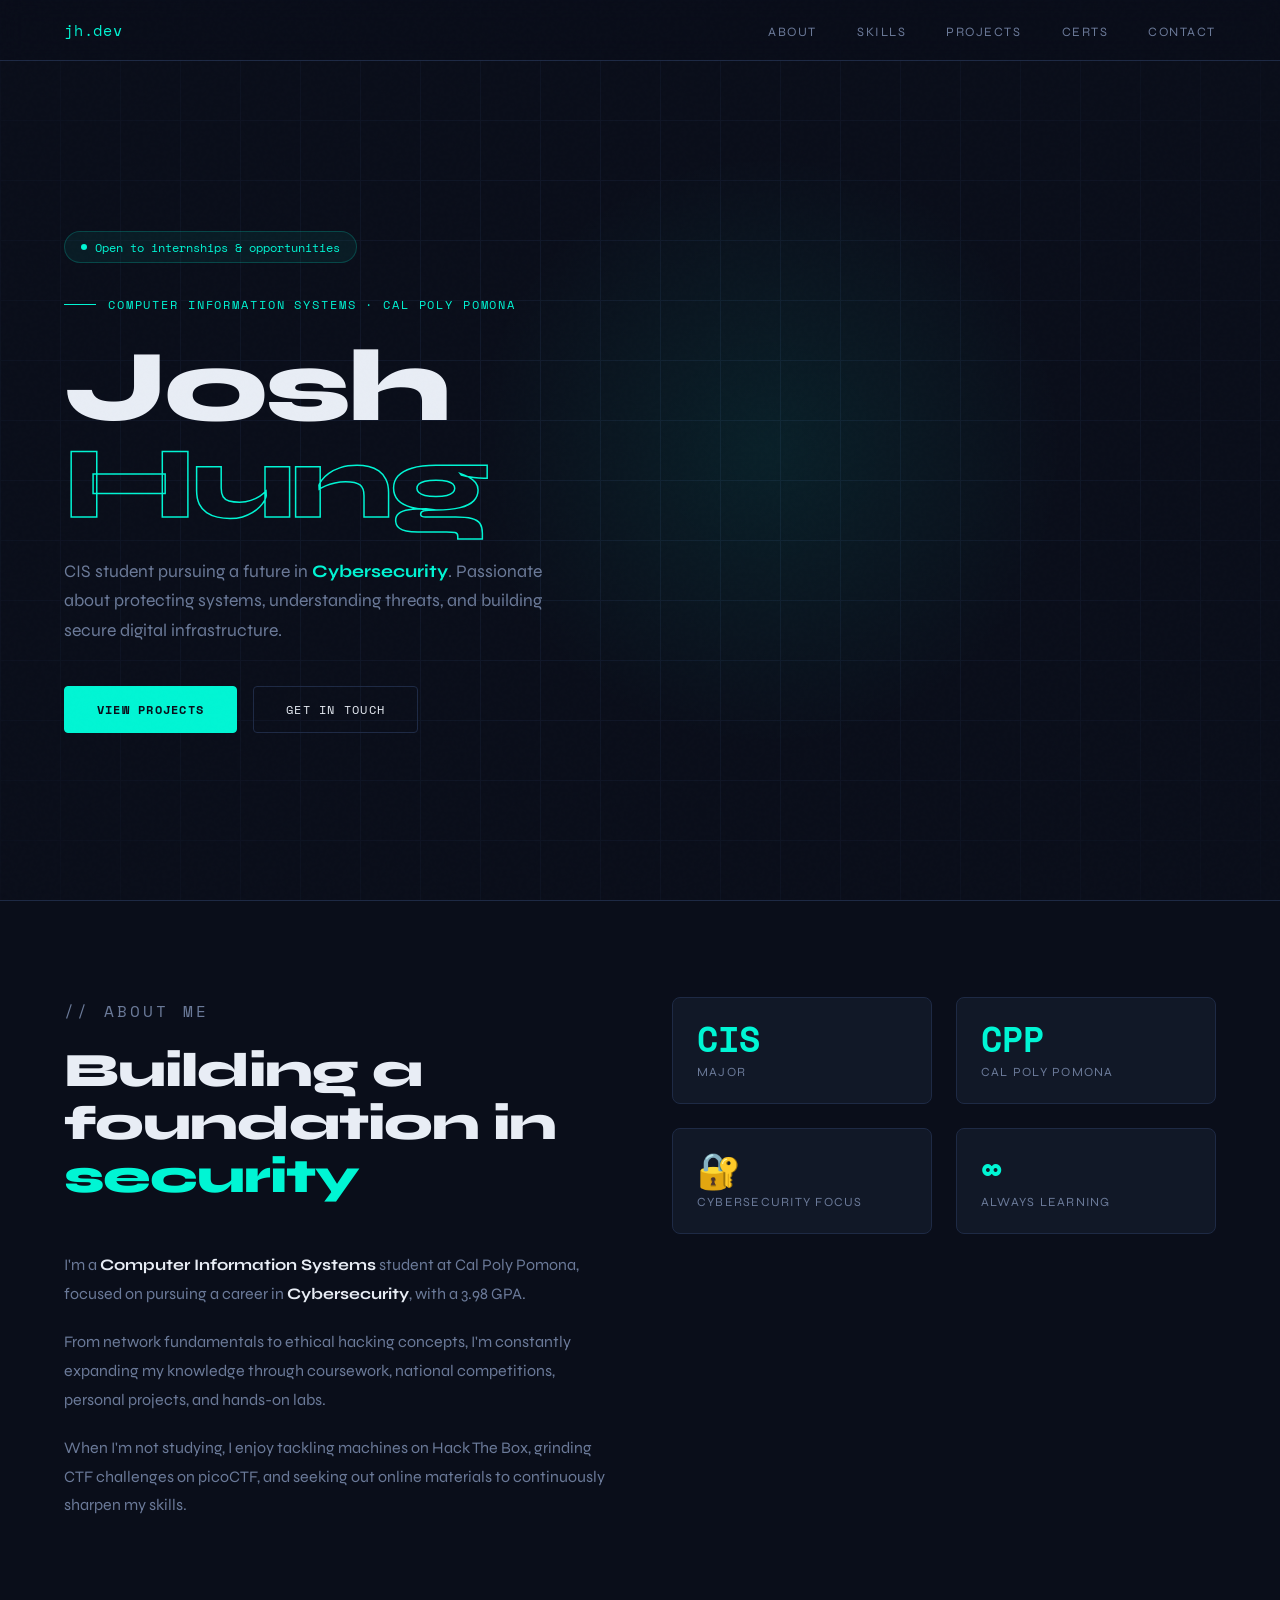
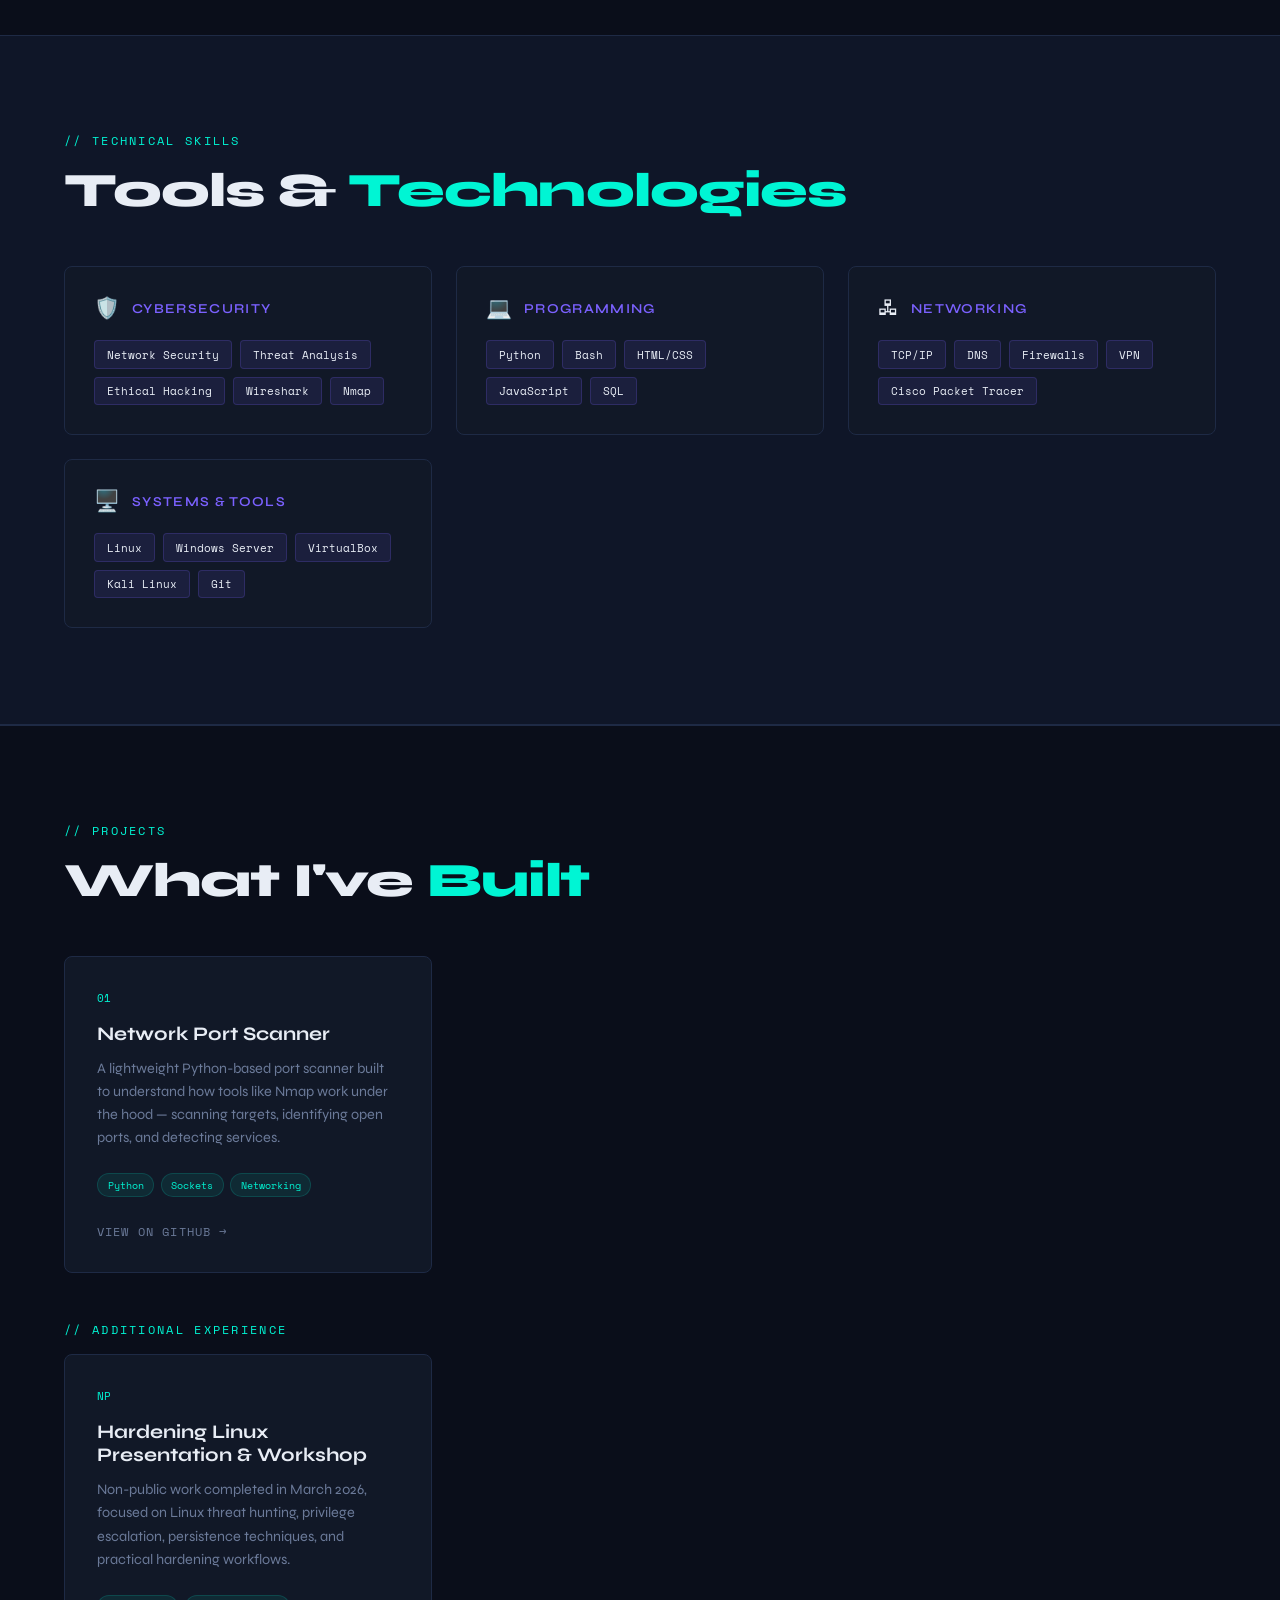
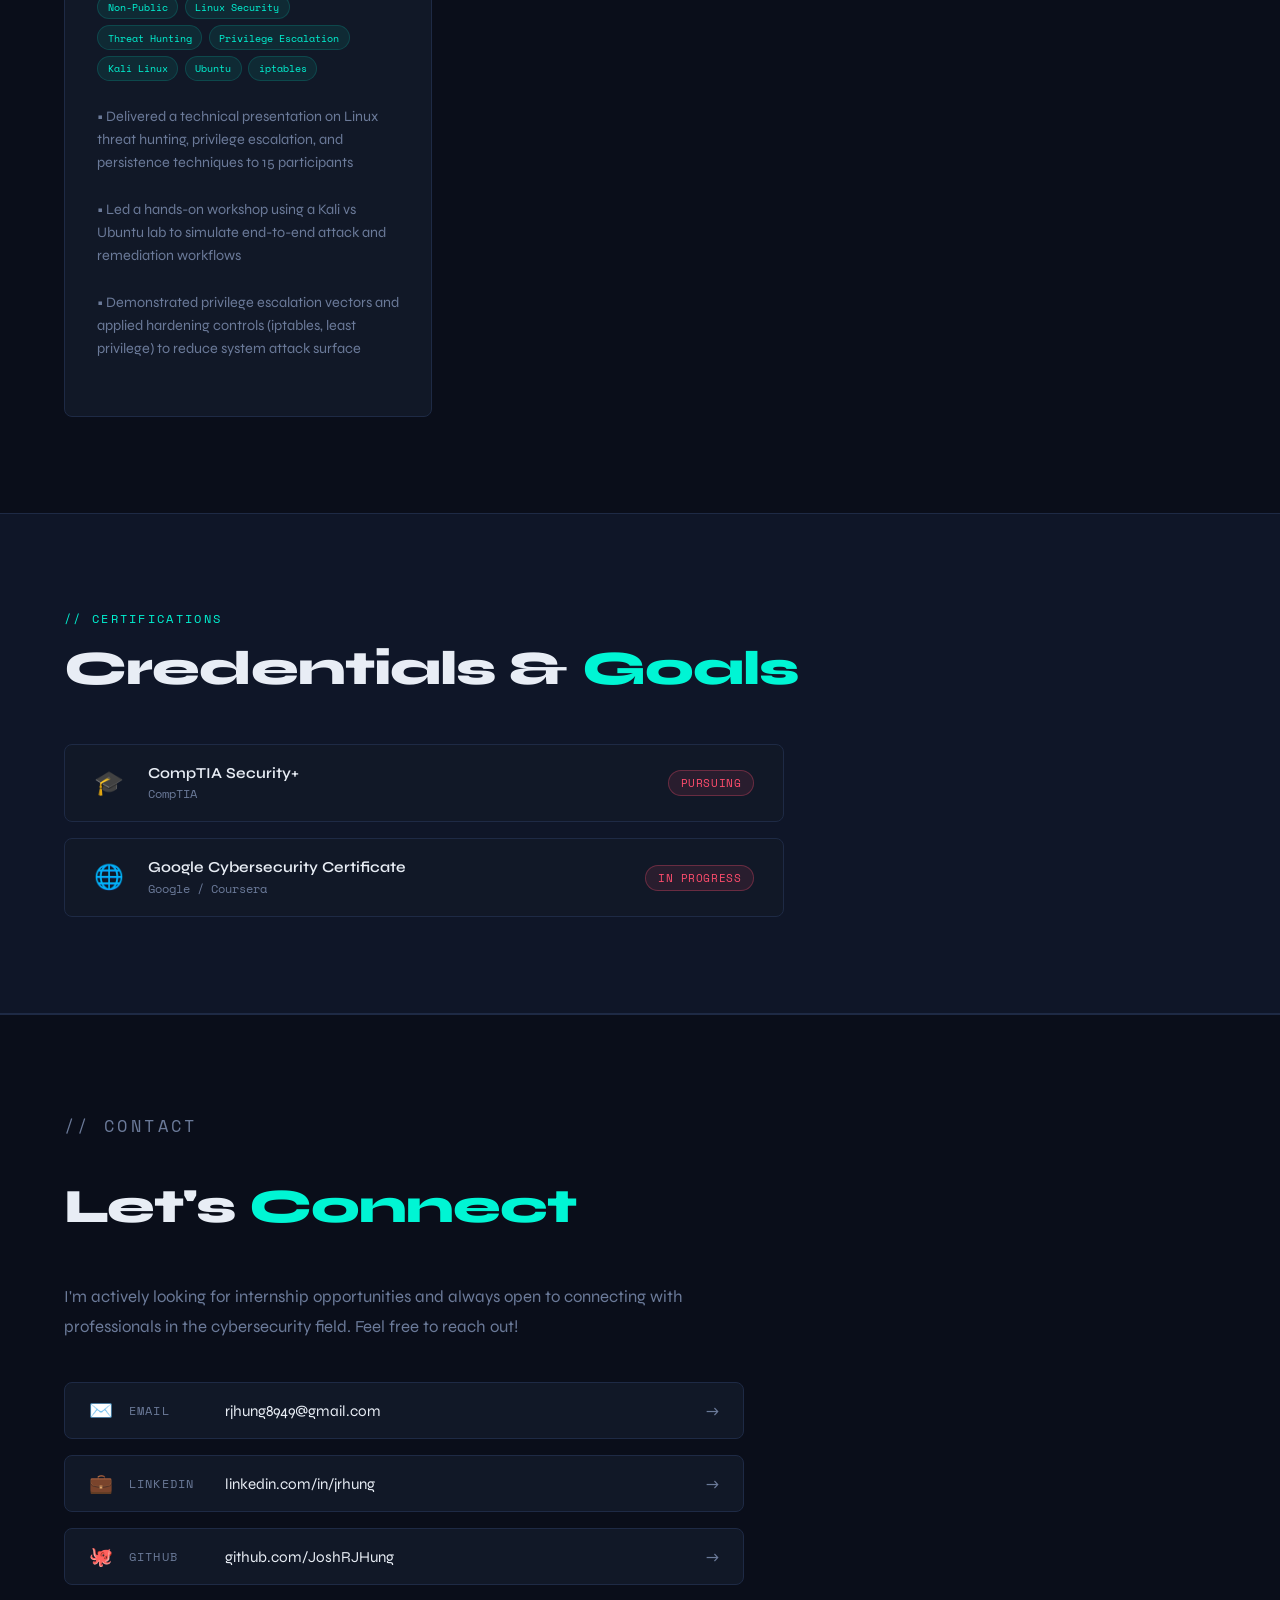
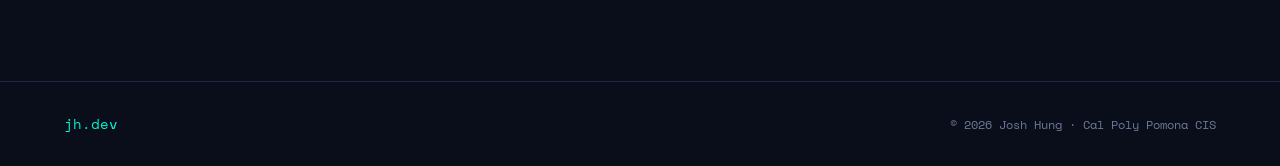
==== index.html @ 4ffeeb9e "Removed Unnecssary projects and made sure Network Port Scanner pointed to the project on my github." ====
<!DOCTYPE html>
<html lang="en">
<head>
  <meta charset="UTF-8" />
  <meta name="viewport" content="width=device-width, initial-scale=1.0"/>
  <title>Josh Hung | CIS & Cybersecurity</title>
  <link href="https://fonts.googleapis.com/css2?family=Space+Mono:wght@400;700&family=Syne:wght@400;600;800&display=swap" rel="stylesheet">
  <style>
    :root {
      --bg: #0a0e1a;
      --surface: #0f1628;
      --border: #1e2a45;
      --accent: #00f5d4;
      --accent2: #7b61ff;
      --accent3: #ff4d6d;
      --text: #e8edf5;
      --muted: #6b7a99;
      --card: #111827;
    }

    * { margin: 0; padding: 0; box-sizing: border-box; }

    html { scroll-behavior: smooth; }

    body {
      font-family: 'Syne', sans-serif;
      background: var(--bg);
      color: var(--text);
      overflow-x: hidden;
    }

    /* ─── NOISE OVERLAY ─── */
    body::before {
      content: '';
      position: fixed;
      inset: 0;
      background-image: url("data:image/svg+xml,%3Csvg viewBox='0 0 256 256' xmlns='http://www.w3.org/2000/svg'%3E%3Cfilter id='noise'%3E%3CfeTurbulence type='fractalNoise' baseFrequency='0.9' numOctaves='4' stitchTiles='stitch'/%3E%3C/filter%3E%3Crect width='100%25' height='100%25' filter='url(%23noise)' opacity='0.03'/%3E%3C/svg%3E");
      pointer-events: none;
      z-index: 9999;
      opacity: 0.4;
    }

    /* ─── NAV ─── */
    nav {
      position: fixed;
      top: 0; left: 0; right: 0;
      z-index: 100;
      display: flex;
      justify-content: space-between;
      align-items: center;
      padding: 1.2rem 4rem;
      border-bottom: 1px solid var(--border);
      background: rgba(10, 14, 26, 0.85);
      backdrop-filter: blur(12px);
    }

    .nav-logo {
      font-family: 'Space Mono', monospace;
      font-size: 0.95rem;
      color: var(--accent);
      letter-spacing: 0.05em;
    }

    .nav-links {
      display: flex;
      gap: 2.5rem;
      list-style: none;
    }

    .nav-links a {
      font-size: 0.8rem;
      text-transform: uppercase;
      letter-spacing: 0.12em;
      color: var(--muted);
      text-decoration: none;
      transition: color 0.2s;
    }

    .nav-links a:hover { color: var(--accent); }

    /* ─── HERO ─── */
    #hero {
      min-height: 100vh;
      display: flex;
      align-items: center;
      padding: 8rem 4rem 4rem;
      position: relative;
      overflow: hidden;
    }

    .hero-grid {
      position: absolute;
      inset: 0;
      background-image:
        linear-gradient(var(--border) 1px, transparent 1px),
        linear-gradient(90deg, var(--border) 1px, transparent 1px);
      background-size: 60px 60px;
      opacity: 0.4;
      mask-image: radial-gradient(ellipse 80% 80% at 50% 50%, black 20%, transparent 100%);
    }

    .hero-glow {
      position: absolute;
      width: 600px; height: 600px;
      border-radius: 50%;
      background: radial-gradient(circle, rgba(0,245,212,0.08) 0%, transparent 70%);
      top: 50%; left: 60%;
      transform: translate(-50%, -50%);
      pointer-events: none;
    }

    .hero-content { position: relative; max-width: 900px; }

    .hero-tag {
      font-family: 'Space Mono', monospace;
      font-size: 0.78rem;
      color: var(--accent);
      letter-spacing: 0.15em;
      text-transform: uppercase;
      margin-bottom: 1.5rem;
      display: flex;
      align-items: center;
      gap: 0.75rem;
    }

    .hero-tag::before {
      content: '';
      display: inline-block;
      width: 32px; height: 1px;
      background: var(--accent);
    }

    h1 {
      font-size: clamp(3.5rem, 8vw, 7rem);
      font-weight: 800;
      line-height: 0.95;
      letter-spacing: -0.03em;
      margin-bottom: 1.5rem;
    }

    h1 span.highlight {
      color: transparent;
      -webkit-text-stroke: 1.5px var(--accent);
    }

    .hero-desc {
      font-size: 1.1rem;
      color: var(--muted);
      max-width: 520px;
      line-height: 1.7;
      margin-bottom: 2.5rem;
    }

    .hero-btns {
      display: flex;
      gap: 1rem;
      flex-wrap: wrap;
    }

    .btn {
      padding: 0.8rem 2rem;
      font-family: 'Space Mono', monospace;
      font-size: 0.78rem;
      letter-spacing: 0.1em;
      text-transform: uppercase;
      text-decoration: none;
      border-radius: 4px;
      transition: all 0.2s;
      cursor: pointer;
    }

    .btn-primary {
      background: var(--accent);
      color: var(--bg);
      border: 1px solid var(--accent);
      font-weight: 700;
    }

    .btn-primary:hover {
      background: transparent;
      color: var(--accent);
    }

    .btn-secondary {
      background: transparent;
      color: var(--text);
      border: 1px solid var(--border);
    }

    .btn-secondary:hover {
      border-color: var(--accent);
      color: var(--accent);
    }

    .status-badge {
      display: inline-flex;
      align-items: center;
      gap: 0.5rem;
      background: rgba(0,245,212,0.06);
      border: 1px solid rgba(0,245,212,0.2);
      padding: 0.4rem 1rem;
      border-radius: 999px;
      font-family: 'Space Mono', monospace;
      font-size: 0.72rem;
      color: var(--accent);
      margin-bottom: 2rem;
    }

    .status-dot {
      width: 6px; height: 6px;
      background: var(--accent);
      border-radius: 50%;
      animation: pulse 2s infinite;
    }

    @keyframes pulse {
      0%, 100% { opacity: 1; transform: scale(1); }
      50% { opacity: 0.4; transform: scale(1.4); }
    }

    /* ─── SECTIONS ─── */
    section { padding: 6rem 4rem; }

    .section-label {
      font-family: 'Space Mono', monospace;
      font-size: 0.72rem;
      text-transform: uppercase;
      letter-spacing: 0.2em;
      color: var(--accent);
      margin-bottom: 1rem;
    }

    .section-title {
      font-size: clamp(2rem, 4vw, 3rem);
      font-weight: 800;
      letter-spacing: -0.02em;
      margin-bottom: 3rem;
      line-height: 1.1;
    }

    .section-title span { color: var(--accent); }

    /* ─── ABOUT ─── */
    #about { border-top: 1px solid var(--border); }

    .about-grid {
      display: grid;
      grid-template-columns: 1fr 1fr;
      gap: 4rem;
      align-items: start;
    }

    .about-text p {
      color: var(--muted);
      line-height: 1.8;
      margin-bottom: 1.2rem;
      font-size: 1rem;
    }

    .about-text p strong { color: var(--text); }

    .about-stats {
      display: grid;
      grid-template-columns: 1fr 1fr;
      gap: 1.5rem;
    }

    .stat-card {
      background: var(--card);
      border: 1px solid var(--border);
      border-radius: 8px;
      padding: 1.5rem;
      transition: border-color 0.2s;
    }

    .stat-card:hover { border-color: var(--accent); }

    .stat-num {
      font-size: 2.2rem;
      font-weight: 800;
      color: var(--accent);
      font-family: 'Space Mono', monospace;
      line-height: 1;
      margin-bottom: 0.4rem;
    }

    .stat-label {
      font-size: 0.78rem;
      color: var(--muted);
      text-transform: uppercase;
      letter-spacing: 0.1em;
    }

    /* ─── SKILLS ─── */
    #skills { background: var(--surface); border-top: 1px solid var(--border); border-bottom: 1px solid var(--border); }

    .skills-grid {
      display: grid;
      grid-template-columns: repeat(auto-fill, minmax(280px, 1fr));
      gap: 1.5rem;
    }

    .skill-category {
      background: var(--card);
      border: 1px solid var(--border);
      border-radius: 8px;
      padding: 1.8rem;
      transition: border-color 0.2s, transform 0.2s;
    }

    .skill-category:hover {
      border-color: var(--accent2);
      transform: translateY(-2px);
    }

    .skill-cat-header {
      display: flex;
      align-items: center;
      gap: 0.75rem;
      margin-bottom: 1.2rem;
    }

    .skill-icon {
      font-size: 1.3rem;
    }

    .skill-cat-name {
      font-size: 0.85rem;
      font-weight: 600;
      text-transform: uppercase;
      letter-spacing: 0.1em;
      color: var(--accent2);
    }

    .skill-tags {
      display: flex;
      flex-wrap: wrap;
      gap: 0.5rem;
    }

    .tag {
      font-family: 'Space Mono', monospace;
      font-size: 0.7rem;
      padding: 0.3rem 0.75rem;
      border-radius: 4px;
      background: rgba(123,97,255,0.1);
      border: 1px solid rgba(123,97,255,0.2);
      color: var(--text);
    }

    /* ─── PROJECTS ─── */
    #projects { border-top: 1px solid var(--border); }

    .projects-grid {
      display: grid;
      grid-template-columns: repeat(auto-fill, minmax(340px, 1fr));
      gap: 1.5rem;
    }

    .project-card {
      background: var(--card);
      border: 1px solid var(--border);
      border-radius: 8px;
      padding: 2rem;
      transition: border-color 0.2s, transform 0.2s;
      position: relative;
      overflow: hidden;
    }

    .project-card::before {
      content: '';
      position: absolute;
      top: 0; left: 0; right: 0;
      height: 3px;
      background: linear-gradient(90deg, var(--accent), var(--accent2));
      opacity: 0;
      transition: opacity 0.2s;
    }

    .project-card:hover {
      border-color: var(--accent);
      transform: translateY(-3px);
    }

    .project-card:hover::before { opacity: 1; }

    .project-num {
      font-family: 'Space Mono', monospace;
      font-size: 0.7rem;
      color: var(--accent);
      margin-bottom: 1rem;
    }

    .project-title {
      font-size: 1.2rem;
      font-weight: 700;
      margin-bottom: 0.75rem;
    }

    .project-desc {
      font-size: 0.9rem;
      color: var(--muted);
      line-height: 1.6;
      margin-bottom: 1.5rem;
    }

    .project-techs {
      display: flex;
      flex-wrap: wrap;
      gap: 0.4rem;
      margin-bottom: 1.5rem;
    }

    .tech-pill {
      font-family: 'Space Mono', monospace;
      font-size: 0.65rem;
      padding: 0.2rem 0.6rem;
      border-radius: 999px;
      background: rgba(0,245,212,0.08);
      border: 1px solid rgba(0,245,212,0.15);
      color: var(--accent);
    }

    .project-link {
      font-family: 'Space Mono', monospace;
      font-size: 0.72rem;
      color: var(--muted);
      text-decoration: none;
      text-transform: uppercase;
      letter-spacing: 0.1em;
      transition: color 0.2s;
      display: inline-flex;
      align-items: center;
      gap: 0.4rem;
    }

    .project-link:hover { color: var(--accent); }

    /* ─── CERTIFICATIONS ─── */
    #certifications { background: var(--surface); border-top: 1px solid var(--border); border-bottom: 1px solid var(--border); }

    .cert-list {
      display: flex;
      flex-direction: column;
      gap: 1rem;
      max-width: 720px;
    }

    .cert-item {
      display: flex;
      align-items: center;
      gap: 1.5rem;
      background: var(--card);
      border: 1px solid var(--border);
      border-radius: 8px;
      padding: 1.2rem 1.8rem;
      transition: border-color 0.2s;
    }

    .cert-item:hover { border-color: var(--accent3); }

    .cert-icon {
      font-size: 1.5rem;
      flex-shrink: 0;
    }

    .cert-name {
      font-weight: 600;
      font-size: 0.95rem;
      margin-bottom: 0.2rem;
    }

    .cert-org {
      font-family: 'Space Mono', monospace;
      font-size: 0.72rem;
      color: var(--muted);
    }

    .cert-status {
      margin-left: auto;
      font-family: 'Space Mono', monospace;
      font-size: 0.68rem;
      padding: 0.25rem 0.75rem;
      border-radius: 999px;
      text-transform: uppercase;
      letter-spacing: 0.05em;
    }

    .cert-status.pursuing {
      background: rgba(255, 77, 109, 0.1);
      border: 1px solid rgba(255, 77, 109, 0.3);
      color: var(--accent3);
    }

    .cert-status.earned {
      background: rgba(0,245,212,0.1);
      border: 1px solid rgba(0,245,212,0.3);
      color: var(--accent);
    }

    /* ─── CONTACT ─── */
    #contact { border-top: 1px solid var(--border); }

    .contact-inner {
      max-width: 680px;
    }

    .contact-inner p {
      color: var(--muted);
      line-height: 1.8;
      margin-bottom: 2.5rem;
      font-size: 1.05rem;
    }

    .contact-links {
      display: flex;
      flex-direction: column;
      gap: 1rem;
    }

    .contact-row {
      display: flex;
      align-items: center;
      gap: 1rem;
      padding: 1rem 1.5rem;
      background: var(--card);
      border: 1px solid var(--border);
      border-radius: 8px;
      text-decoration: none;
      color: var(--text);
      transition: border-color 0.2s, transform 0.2s;
    }

    .contact-row:hover {
      border-color: var(--accent);
      transform: translateX(4px);
    }

    .contact-row-icon { font-size: 1.2rem; }

    .contact-row-label {
      font-family: 'Space Mono', monospace;
      font-size: 0.72rem;
      color: var(--muted);
      text-transform: uppercase;
      letter-spacing: 0.1em;
      min-width: 80px;
    }

    .contact-row-value { font-size: 0.95rem; }

    .contact-row-arrow {
      margin-left: auto;
      color: var(--muted);
      transition: color 0.2s, transform 0.2s;
    }

    .contact-row:hover .contact-row-arrow {
      color: var(--accent);
      transform: translateX(4px);
    }

    /* ─── FOOTER ─── */
    footer {
      border-top: 1px solid var(--border);
      padding: 2rem 4rem;
      display: flex;
      justify-content: space-between;
      align-items: center;
    }

    footer .logo {
      font-family: 'Space Mono', monospace;
      font-size: 0.85rem;
      color: var(--accent);
    }

    footer p {
      font-family: 'Space Mono', monospace;
      font-size: 0.72rem;
      color: var(--muted);
    }

    /* ─── ANIMATIONS ─── */
    .fade-in {
      opacity: 0;
      transform: translateY(20px);
      transition: opacity 0.6s ease, transform 0.6s ease;
    }

    .fade-in.visible {
      opacity: 1;
      transform: translateY(0);
    }

    /* ─── RESPONSIVE ─── */
    @media (max-width: 768px) {
      nav { padding: 1rem 1.5rem; }
      .nav-links { display: none; }
      #hero { padding: 7rem 1.5rem 3rem; }
      section { padding: 4rem 1.5rem; }
      .about-grid { grid-template-columns: 1fr; gap: 2.5rem; }
      footer { flex-direction: column; gap: 1rem; text-align: center; padding: 2rem 1.5rem; }
    }
  </style>
</head>
<body>

  <!-- NAV -->
  <nav>
    <div class="nav-logo">jh.dev</div>
    <ul class="nav-links">
      <li><a href="#about">About</a></li>
      <li><a href="#skills">Skills</a></li>
      <li><a href="#projects">Projects</a></li>
      <li><a href="#certifications">Certs</a></li>
      <li><a href="#contact">Contact</a></li>
    </ul>
  </nav>

  <!-- HERO -->
  <section id="hero">
    <div class="hero-grid"></div>
    <div class="hero-glow"></div>
    <div class="hero-content">
      <div class="status-badge">
        <span class="status-dot"></span>
        Open to internships & opportunities
      </div>
      <div class="hero-tag">Computer Information Systems · Cal Poly Pomona</div>
      <h1>Josh<br><span class="highlight">Hung</span></h1>
      <p class="hero-desc">
        CIS student pursuing a future in <strong style="color:var(--accent)">Cybersecurity</strong>.
        Passionate about protecting systems, understanding threats, and building secure digital infrastructure.
      </p>
      <div class="hero-btns">
        <a href="#projects" class="btn btn-primary">View Projects</a>
        <a href="#contact" class="btn btn-secondary">Get in Touch</a>
      </div>
    </div>
  </section>

  <!-- ABOUT -->
  <section id="about">
    <div class="about-grid fade-in">
      <div class="about-text">
        <p class="section-label">// about me</p>
        <h2 class="section-title">Building a foundation in <span>security</span></h2>
        <p>
          I'm a <strong>Computer Information Systems</strong> student at Cal Poly Pomona, 
          focused on pursuing a career in <strong>Cybersecurity</strong>, with a 3.98 GPA.
        </p>
        <p>
          From network fundamentals to ethical hacking concepts, I'm constantly expanding my 
          knowledge through coursework, national competitions, personal projects, and hands-on labs.
        </p>
        <p>
          When I'm not studying, I enjoy tackling machines on Hack The Box, grinding CTF challenges on picoCTF, 
	  and seeking out online materials to continuously sharpen my skills.
        </p>
      </div>
      <div class="about-stats">
        <div class="stat-card">
          <div class="stat-num">CIS</div>
          <div class="stat-label">Major</div>
        </div>
        <div class="stat-card">
          <div class="stat-num">CPP</div>
          <div class="stat-label">Cal Poly Pomona</div>
        </div>
        <div class="stat-card">
          <div class="stat-num">🔐</div>
          <div class="stat-label">Cybersecurity Focus</div>
        </div>
        <div class="stat-card">
          <div class="stat-num">∞</div>
          <div class="stat-label">Always Learning</div>
        </div>
      </div>
    </div>
  </section>

  <!-- SKILLS -->
  <section id="skills">
    <div class="fade-in">
      <p class="section-label">// technical skills</p>
      <h2 class="section-title">Tools & <span>Technologies</span></h2>
      <div class="skills-grid">
        <div class="skill-category">
          <div class="skill-cat-header">
            <span class="skill-icon">🛡️</span>
            <span class="skill-cat-name">Cybersecurity</span>
          </div>
          <div class="skill-tags">
            <span class="tag">Network Security</span>
            <span class="tag">Threat Analysis</span>
            <span class="tag">Ethical Hacking</span>
            <span class="tag">Wireshark</span>
            <span class="tag">Nmap</span>
          </div>
        </div>
        <div class="skill-category">
          <div class="skill-cat-header">
            <span class="skill-icon">💻</span>
            <span class="skill-cat-name">Programming</span>
          </div>
          <div class="skill-tags">
            <span class="tag">Python</span>
            <span class="tag">Bash</span>
            <span class="tag">HTML/CSS</span>
            <span class="tag">JavaScript</span>
            <span class="tag">SQL</span>
          </div>
        </div>
        <div class="skill-category">
          <div class="skill-cat-header">
            <span class="skill-icon">🖧</span>
            <span class="skill-cat-name">Networking</span>
          </div>
          <div class="skill-tags">
            <span class="tag">TCP/IP</span>
            <span class="tag">DNS</span>
            <span class="tag">Firewalls</span>
            <span class="tag">VPN</span>
            <span class="tag">Cisco Packet Tracer</span>
          </div>
        </div>
        <div class="skill-category">
          <div class="skill-cat-header">
            <span class="skill-icon">🖥️</span>
            <span class="skill-cat-name">Systems & Tools</span>
          </div>
          <div class="skill-tags">
            <span class="tag">Linux</span>
            <span class="tag">Windows Server</span>
            <span class="tag">VirtualBox</span>
            <span class="tag">Kali Linux</span>
            <span class="tag">Git</span>
          </div>
        </div>
      </div>
    </div>
  </section>

  <!-- PROJECTS -->
  <section id="projects">
    <div class="fade-in">
      <p class="section-label">// projects</p>
      <h2 class="section-title">What I've <span>Built</span></h2>
      <div class="projects-grid">

        <div class="project-card">
          <div class="project-num">01</div>
          <div class="project-title">Network Port Scanner</div>
          <div class="project-desc">
            A lightweight Python-based port scanner built to understand how tools like Nmap 
            work under the hood — scanning targets, identifying open ports, and detecting services.
          </div>
          <div class="project-techs">
            <span class="tech-pill">Python</span>
            <span class="tech-pill">Sockets</span>
            <span class="tech-pill">Networking</span>
          </div>
          <a href="https://github.com/JoshRJHung/packet-sniffer" target="_blank" rel="noreferrer" class="project-link">View on GitHub →</a>
        </div>

      </div>
      <p class="section-label" style="margin-top: 3rem;">// additional experience</p>
      <div class="projects-grid">

        <div class="project-card">
          <div class="project-num">NP</div>
          <div class="project-title">Hardening Linux Presentation & Workshop</div>
          <div class="project-desc">
            Non-public work completed in March 2026, focused on Linux threat hunting, privilege escalation,
            persistence techniques, and practical hardening workflows.
          </div>
          <div class="project-techs">
            <span class="tech-pill">Non-Public</span>
            <span class="tech-pill">Linux Security</span>
            <span class="tech-pill">Threat Hunting</span>
            <span class="tech-pill">Privilege Escalation</span>
            <span class="tech-pill">Kali Linux</span>
            <span class="tech-pill">Ubuntu</span>
            <span class="tech-pill">iptables</span>
          </div>
          <div class="project-desc">
            • Delivered a technical presentation on Linux threat hunting, privilege escalation, and persistence techniques to 15 participants
          </div>
          <div class="project-desc">
            • Led a hands-on workshop using a Kali vs Ubuntu lab to simulate end-to-end attack and remediation workflows
          </div>
          <div class="project-desc">
            • Demonstrated privilege escalation vectors and applied hardening controls (iptables, least privilege) to reduce system attack surface
          </div>
        </div>

      </div>
    </div>
  </section>

  <!-- CERTIFICATIONS -->
  <section id="certifications">
    <div class="fade-in">
      <p class="section-label">// certifications</p>
      <h2 class="section-title">Credentials & <span>Goals</span></h2>
      <div class="cert-list">
        <div class="cert-item">
          <span class="cert-icon">🎓</span>
          <div>
            <div class="cert-name">CompTIA Security+</div>
            <div class="cert-org">CompTIA</div>
          </div>
          <span class="cert-status pursuing">Pursuing</span>
        </div>
        <div class="cert-item">
          <span class="cert-icon">🌐</span>
          <div>
            <div class="cert-name">Google Cybersecurity Certificate</div>
            <div class="cert-org">Google / Coursera</div>
          </div>
          <span class="cert-status pursuing">In Progress</span>
        </div>
      </div>
    </div>
  </section>

  <!-- CONTACT -->
  <section id="contact">
    <div class="contact-inner fade-in">
      <p class="section-label">// contact</p>
      <h2 class="section-title">Let's <span>Connect</span></h2>
      <p>
        I'm actively looking for internship opportunities and always open to connecting with 
        professionals in the cybersecurity field. Feel free to reach out!
      </p>
      <div class="contact-links">
        <a href="mailto:rjhung8949@gmail.com" class="contact-row">
          <span class="contact-row-icon">✉️</span>
          <span class="contact-row-label">Email</span>
          <span class="contact-row-value">rjhung8949@gmail.com</span>
          <span class="contact-row-arrow">→</span>
        </a>
        <a href="https://linkedin.com/in/joshhung" target="_blank" class="contact-row">
          <span class="contact-row-icon">💼</span>
          <span class="contact-row-label">LinkedIn</span>
          <span class="contact-row-value">linkedin.com/in/jrhung</span>
          <span class="contact-row-arrow">→</span>
        </a>
        <a href="https://github.com/JoshRJHung" target="_blank" class="contact-row">
          <span class="contact-row-icon">🐙</span>
          <span class="contact-row-label">GitHub</span>
          <span class="contact-row-value">github.com/JoshRJHung</span>
          <span class="contact-row-arrow">→</span>
        </a>
      </div>
    </div>
  </section>

  <!-- FOOTER -->
  <footer>
    <div class="logo">jh.dev</div>
    <p>© 2026 Josh Hung · Cal Poly Pomona CIS</p>
  </footer>

  <script>
    // Fade-in on scroll
    const observer = new IntersectionObserver((entries) => {
      entries.forEach(e => {
        if (e.isIntersecting) {
          e.target.classList.add('visible');
          observer.unobserve(e.target);
        }
      });
    }, { threshold: 0.1 });

    document.querySelectorAll('.fade-in').forEach(el => observer.observe(el));
  </script>

</body>
</html>
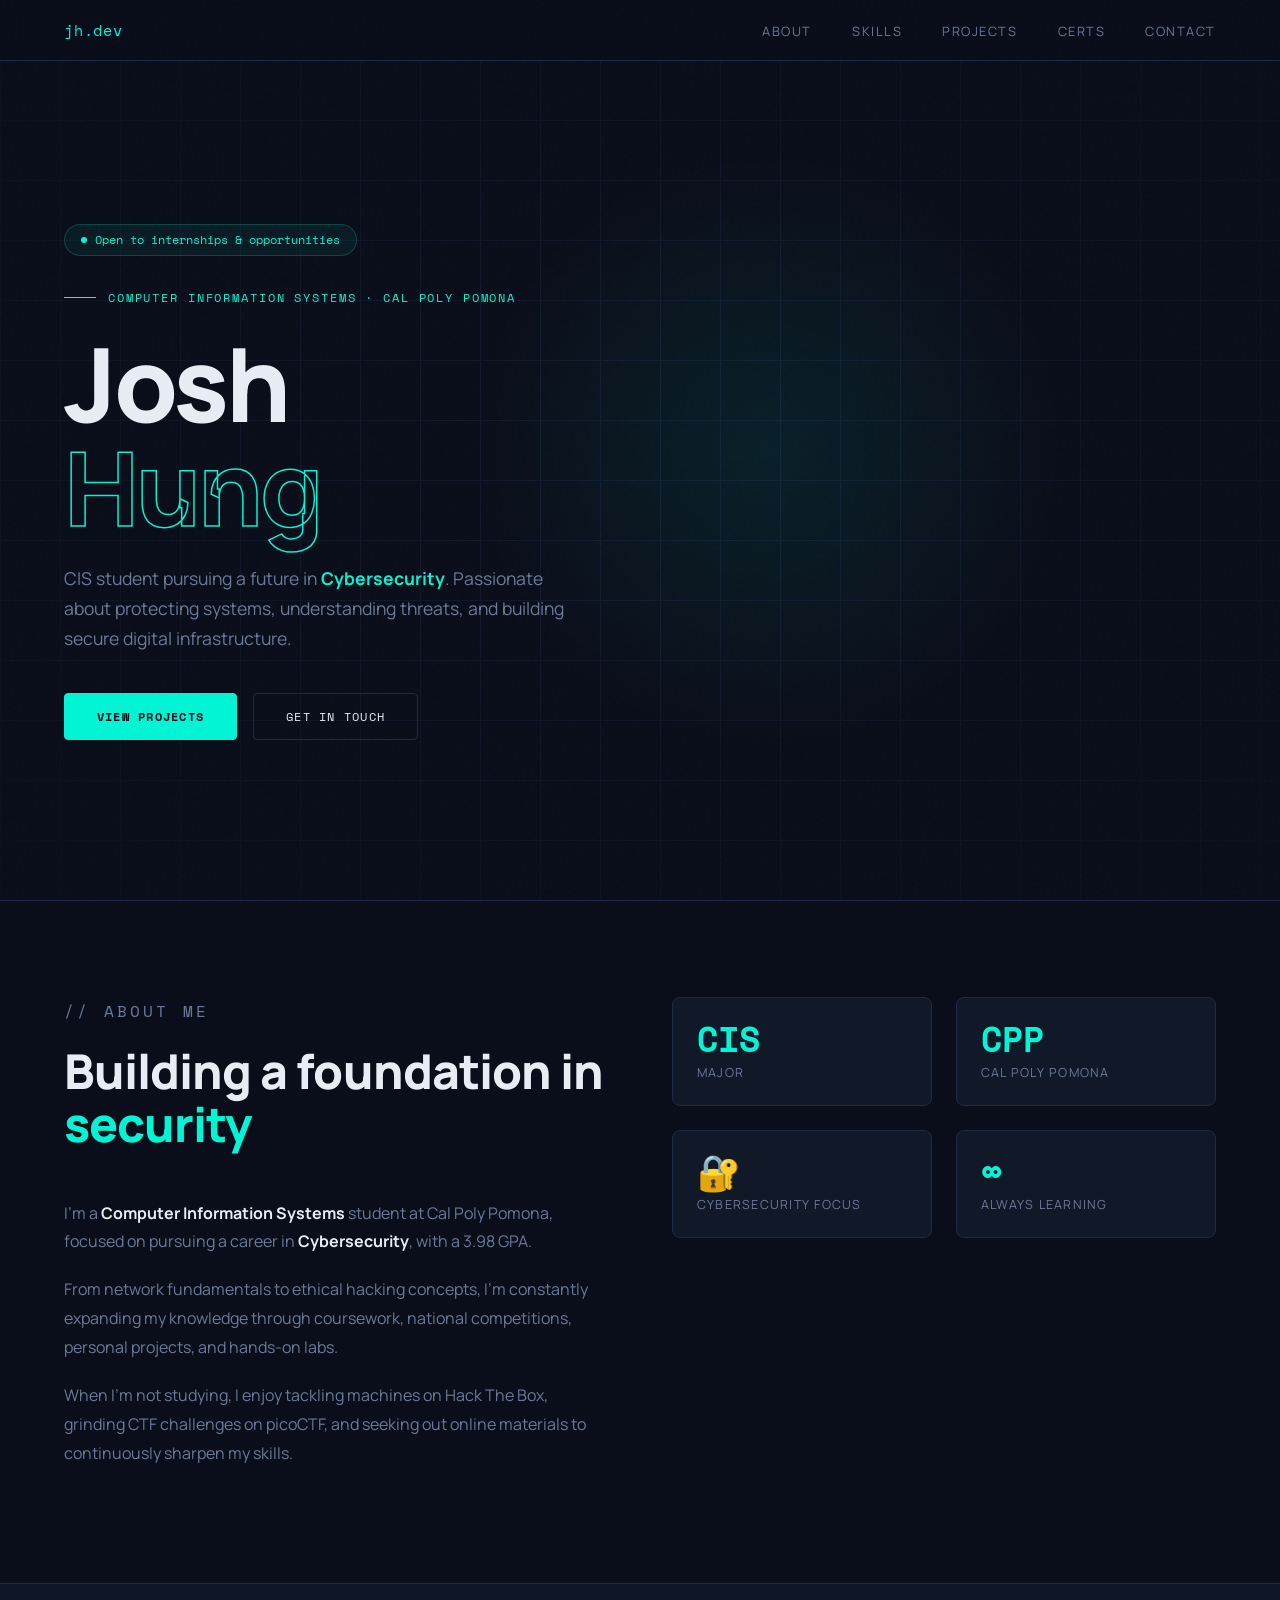
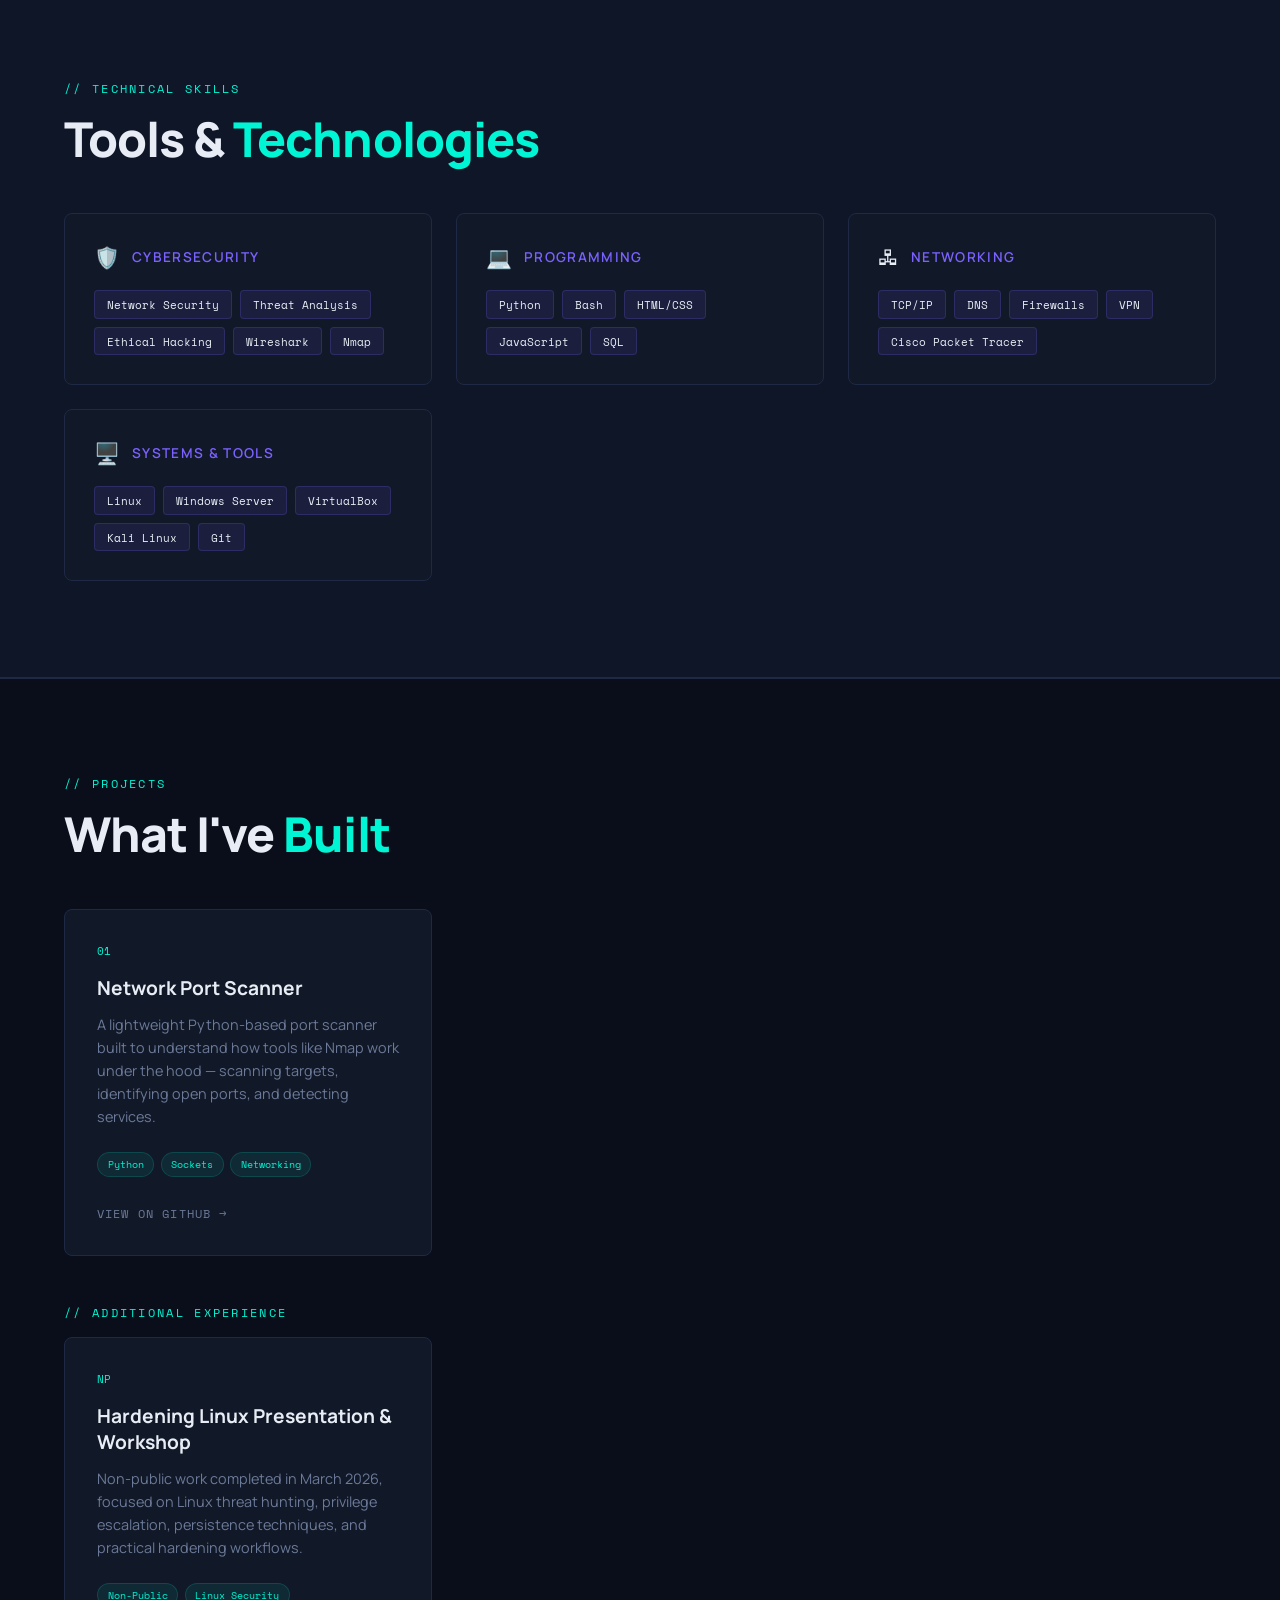
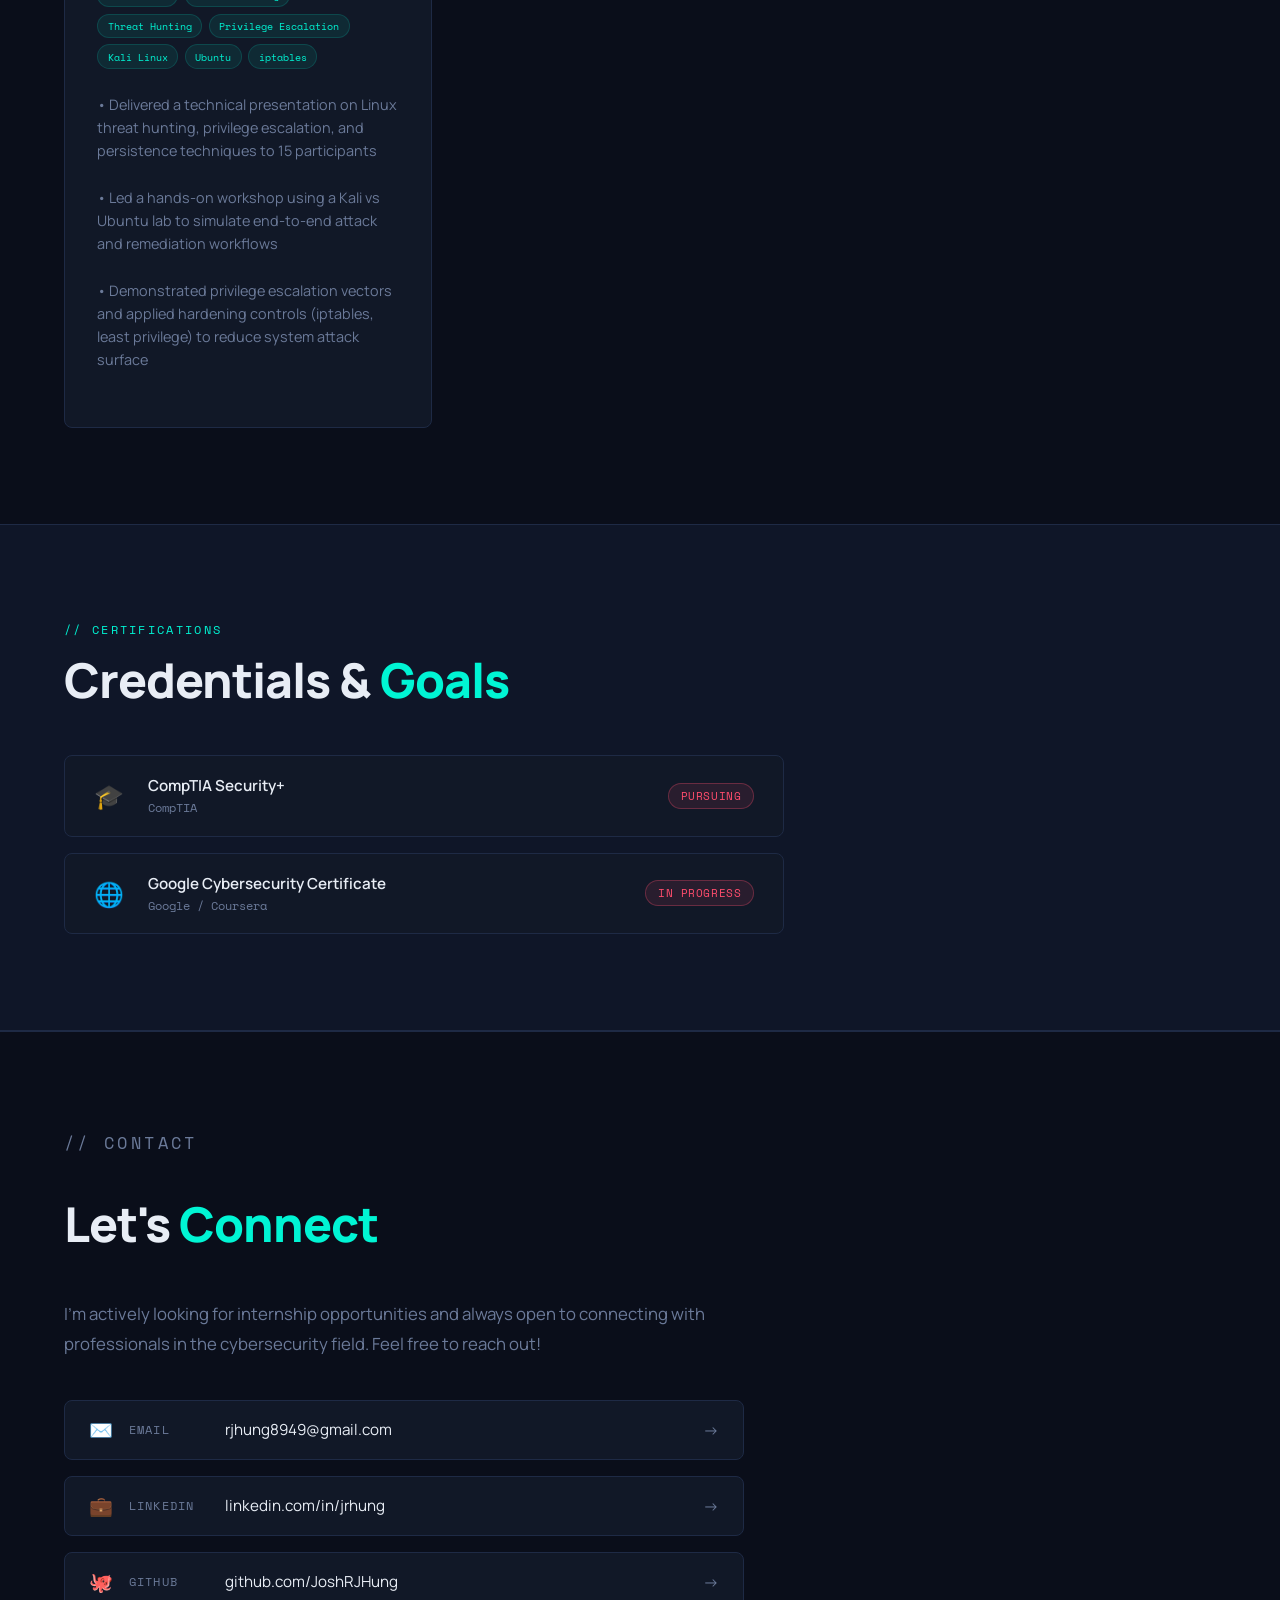
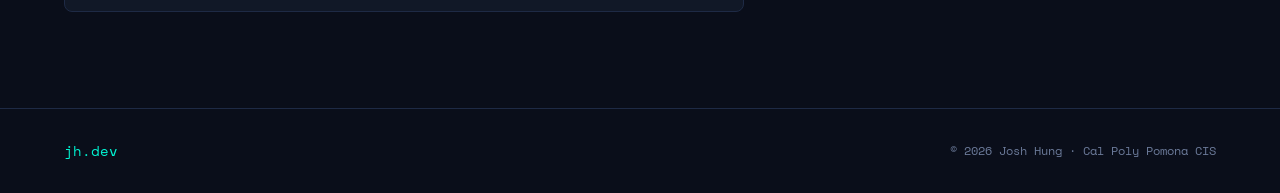
==== commit 266cbba7: "Changed font that index.html was using." ====
--- a/index.html
+++ b/index.html
@@ -4,7 +4,7 @@
   <meta charset="UTF-8" />
   <meta name="viewport" content="width=device-width, initial-scale=1.0"/>
   <title>Josh Hung | CIS & Cybersecurity</title>
-  <link href="https://fonts.googleapis.com/css2?family=Space+Mono:wght@400;700&family=Syne:wght@400;600;800&display=swap" rel="stylesheet">
+  <link href="https://fonts.googleapis.com/css2?family=Manrope:wght@400;500;700;800&family=Space+Mono:wght@400;700&display=swap" rel="stylesheet">
   <style>
     :root {
       --bg: #0a0e1a;
@@ -23,7 +23,7 @@
     html { scroll-behavior: smooth; }
 
     body {
-      font-family: 'Syne', sans-serif;
+      font-family: 'Manrope', sans-serif;
       background: var(--bg);
       color: var(--text);
       overflow-x: hidden;
@@ -133,7 +133,7 @@
     h1 {
       font-size: clamp(3.5rem, 8vw, 7rem);
       font-weight: 800;
-      line-height: 0.95;
+      line-height: 1.02;
       letter-spacing: -0.03em;
       margin-bottom: 1.5rem;
     }
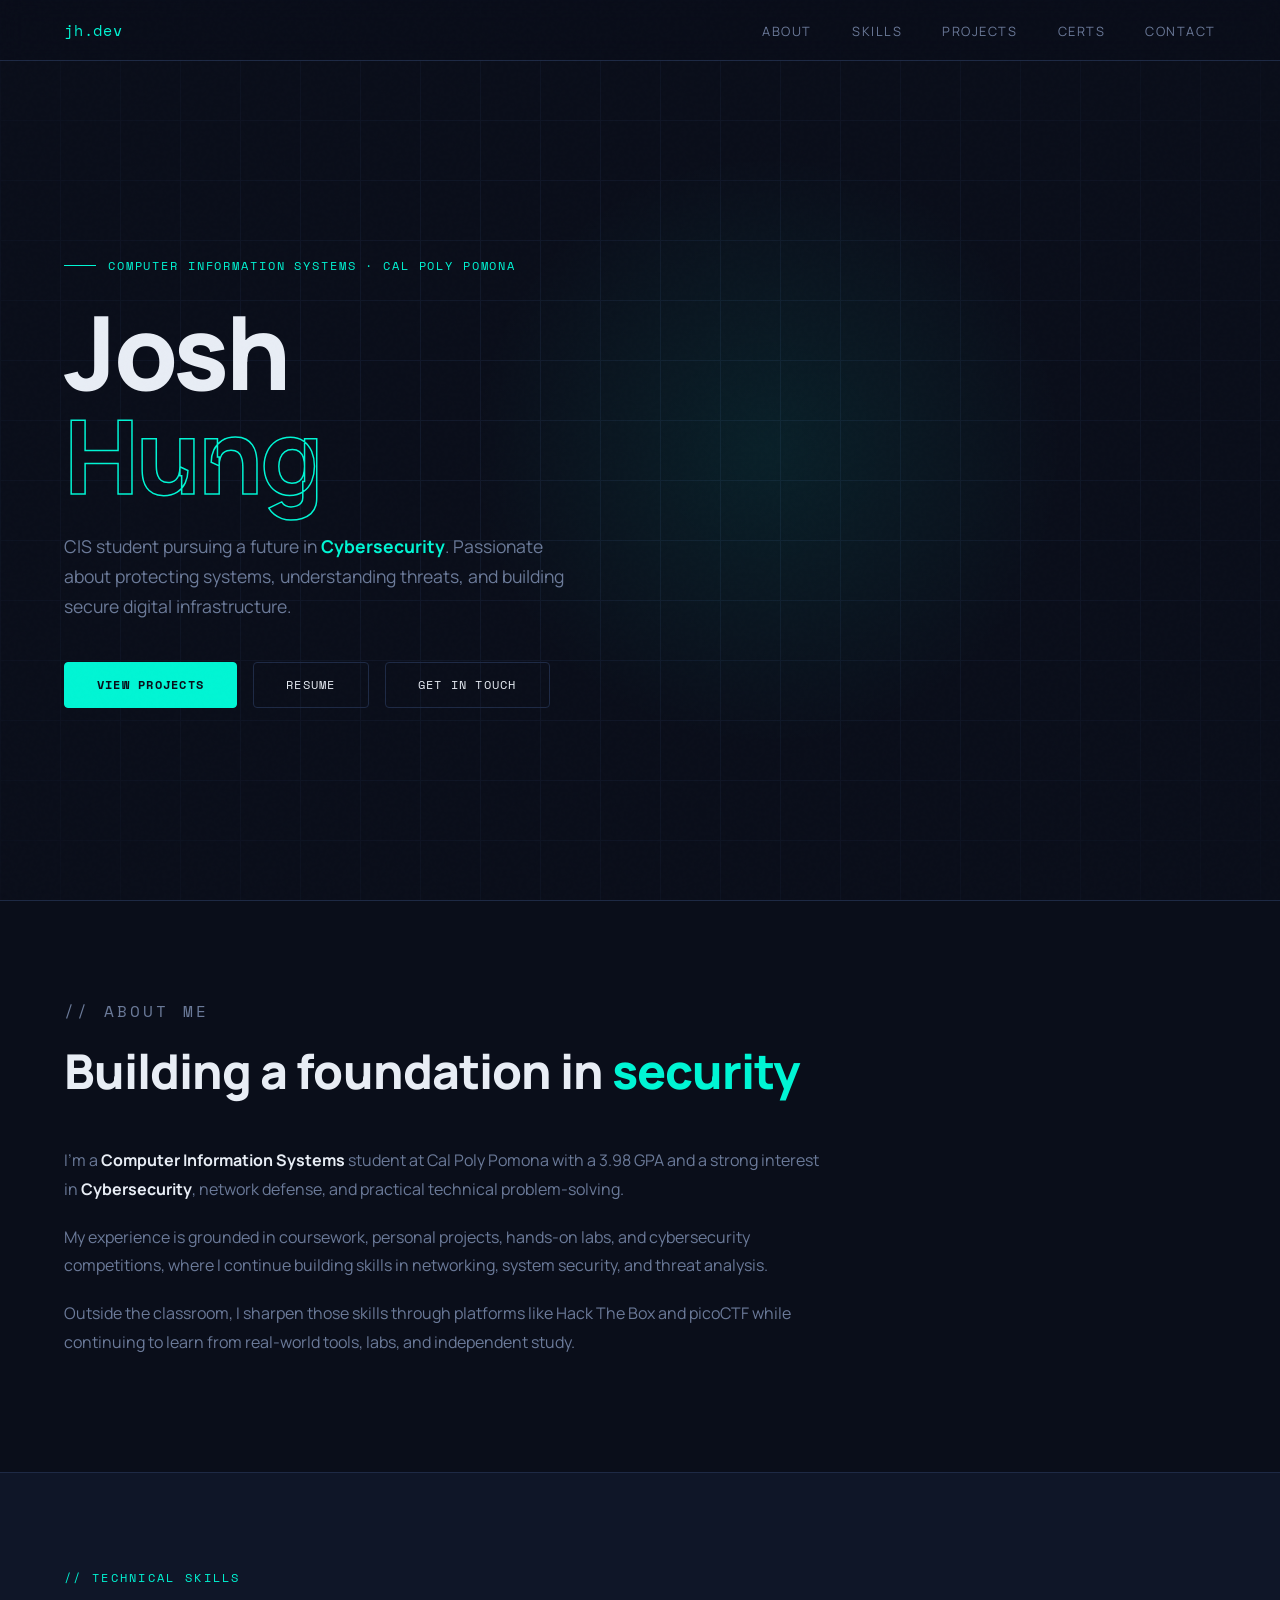
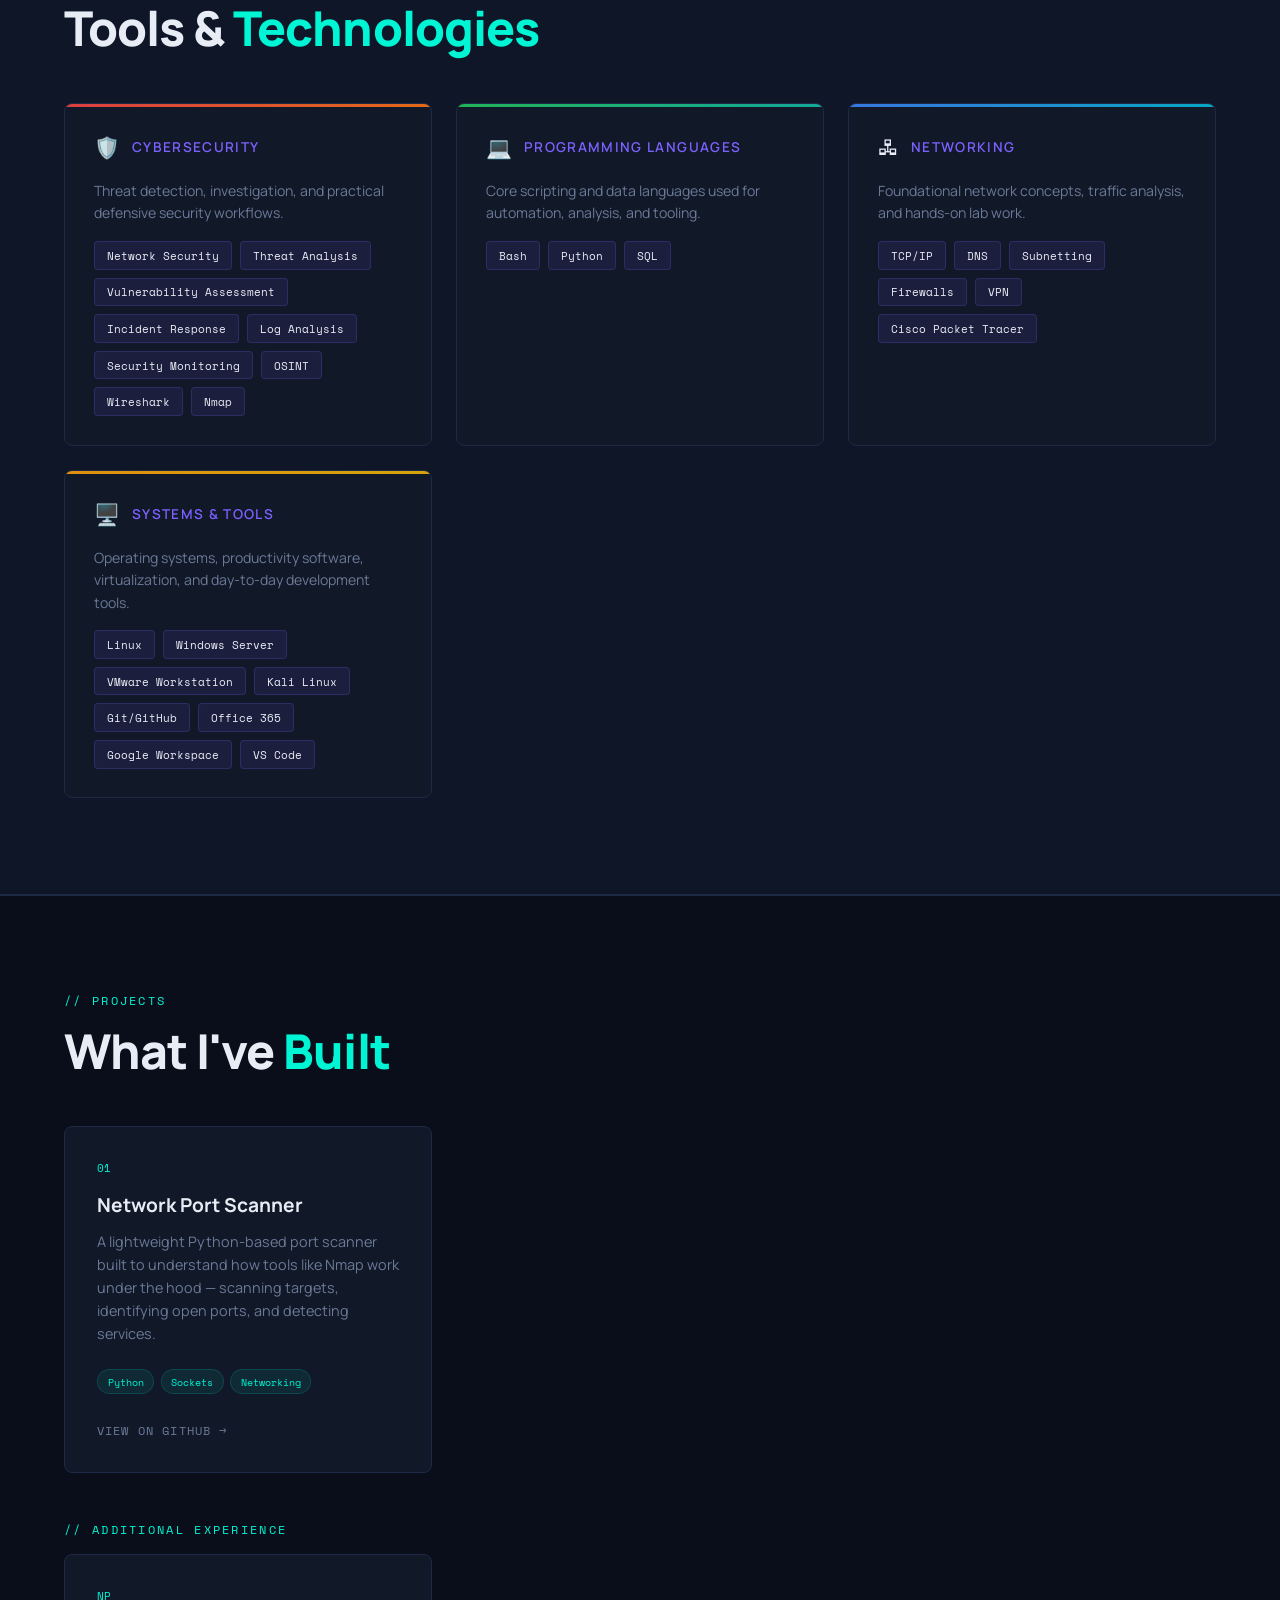
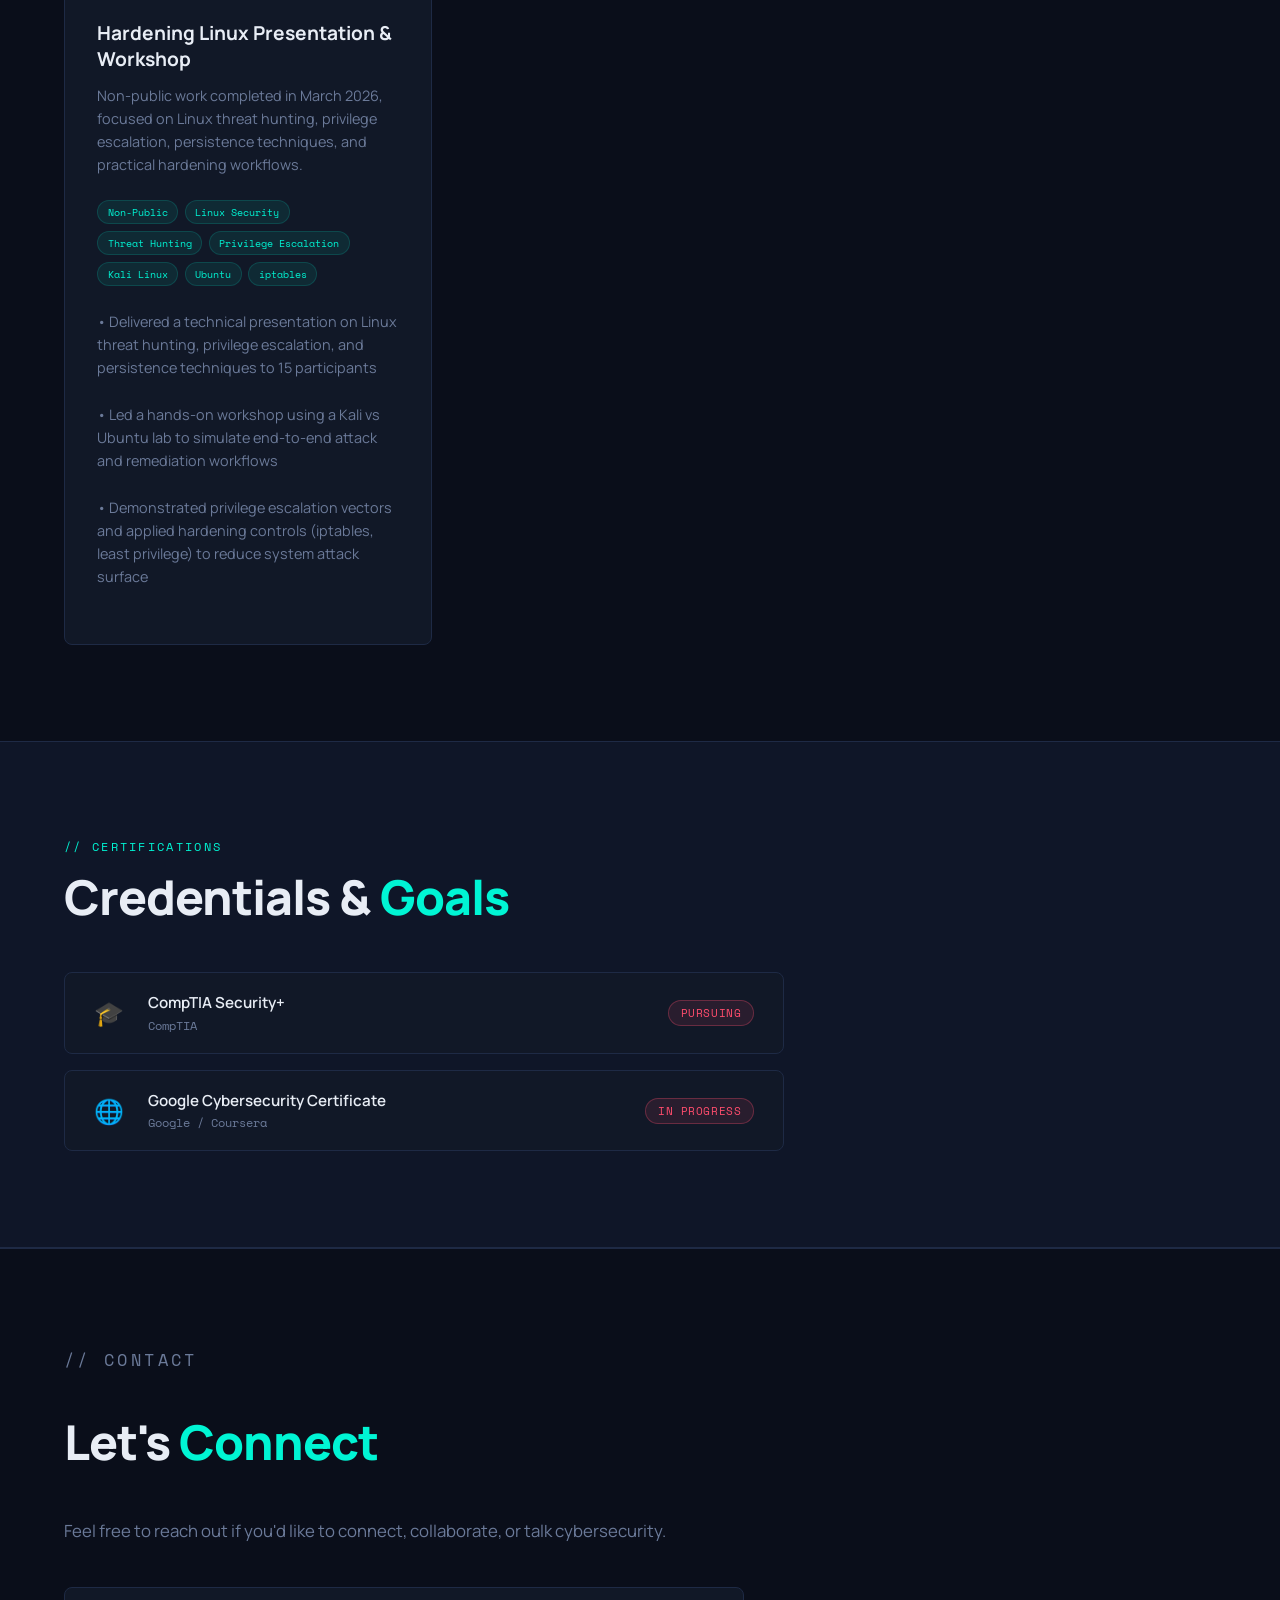
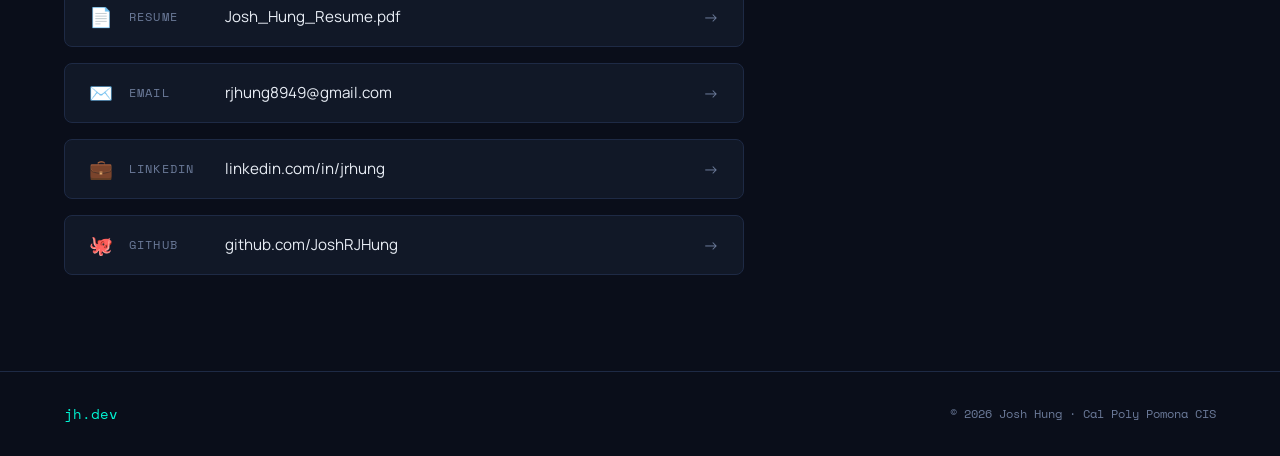
==== commit 03addb64: "Added resume button, made text changes, overall improvements." ====
--- a/index.html
+++ b/index.html
@@ -244,10 +244,7 @@
     #about { border-top: 1px solid var(--border); }
 
     .about-grid {
-      display: grid;
-      grid-template-columns: 1fr 1fr;
-      gap: 4rem;
-      align-items: start;
+      max-width: 760px;
     }
 
     .about-text p {
@@ -258,38 +255,6 @@
     }
 
     .about-text p strong { color: var(--text); }
-
-    .about-stats {
-      display: grid;
-      grid-template-columns: 1fr 1fr;
-      gap: 1.5rem;
-    }
-
-    .stat-card {
-      background: var(--card);
-      border: 1px solid var(--border);
-      border-radius: 8px;
-      padding: 1.5rem;
-      transition: border-color 0.2s;
-    }
-
-    .stat-card:hover { border-color: var(--accent); }
-
-    .stat-num {
-      font-size: 2.2rem;
-      font-weight: 800;
-      color: var(--accent);
-      font-family: 'Space Mono', monospace;
-      line-height: 1;
-      margin-bottom: 0.4rem;
-    }
-
-    .stat-label {
-      font-size: 0.78rem;
-      color: var(--muted);
-      text-transform: uppercase;
-      letter-spacing: 0.1em;
-    }
 
     /* ─── SKILLS ─── */
     #skills { background: var(--surface); border-top: 1px solid var(--border); border-bottom: 1px solid var(--border); }
@@ -306,6 +271,19 @@
       border-radius: 8px;
       padding: 1.8rem;
       transition: border-color 0.2s, transform 0.2s;
+      position: relative;
+      overflow: hidden;
+    }
+
+    .skill-category::before {
+      content: '';
+      position: absolute;
+      top: 0;
+      left: 0;
+      right: 0;
+      height: 3px;
+      opacity: 0.9;
+      background: linear-gradient(90deg, var(--accent), var(--accent2));
     }
 
     .skill-category:hover {
@@ -332,6 +310,13 @@
       color: var(--accent2);
     }
 
+    .skill-summary {
+      margin: 0 0 1rem;
+      font-size: 0.88rem;
+      line-height: 1.6;
+      color: var(--muted);
+    }
+
     .skill-tags {
       display: flex;
       flex-wrap: wrap;
@@ -346,6 +331,22 @@
       background: rgba(123,97,255,0.1);
       border: 1px solid rgba(123,97,255,0.2);
       color: var(--text);
+    }
+
+    .skill-category--security::before {
+      background: linear-gradient(90deg, #ef4444, #f97316);
+    }
+
+    .skill-category--languages::before {
+      background: linear-gradient(90deg, #22c55e, #14b8a6);
+    }
+
+    .skill-category--networking::before {
+      background: linear-gradient(90deg, #3b82f6, #06b6d4);
+    }
+
+    .skill-category--tools::before {
+      background: linear-gradient(90deg, #f59e0b, #eab308);
     }
 
     /* ─── PROJECTS ─── */
@@ -623,10 +624,6 @@
     <div class="hero-grid"></div>
     <div class="hero-glow"></div>
     <div class="hero-content">
-      <div class="status-badge">
-        <span class="status-dot"></span>
-        Open to internships & opportunities
-      </div>
       <div class="hero-tag">Computer Information Systems · Cal Poly Pomona</div>
       <h1>Josh<br><span class="highlight">Hung</span></h1>
       <p class="hero-desc">
@@ -635,6 +632,7 @@
       </p>
       <div class="hero-btns">
         <a href="#projects" class="btn btn-primary">View Projects</a>
+        <a href="Josh_Hung_Resume.pdf" target="_blank" class="btn btn-secondary">Resume</a>
         <a href="#contact" class="btn btn-secondary">Get in Touch</a>
       </div>
     </div>
@@ -647,35 +645,17 @@
         <p class="section-label">// about me</p>
         <h2 class="section-title">Building a foundation in <span>security</span></h2>
         <p>
-          I'm a <strong>Computer Information Systems</strong> student at Cal Poly Pomona, 
-          focused on pursuing a career in <strong>Cybersecurity</strong>, with a 3.98 GPA.
+          I'm a <strong>Computer Information Systems</strong> student at Cal Poly Pomona with a
+          3.98 GPA and a strong interest in <strong>Cybersecurity</strong>, network defense, and practical technical problem-solving.
         </p>
         <p>
-          From network fundamentals to ethical hacking concepts, I'm constantly expanding my 
-          knowledge through coursework, national competitions, personal projects, and hands-on labs.
+          My experience is grounded in coursework, personal projects, hands-on labs, and cybersecurity competitions,
+          where I continue building skills in networking, system security, and threat analysis.
         </p>
         <p>
-          When I'm not studying, I enjoy tackling machines on Hack The Box, grinding CTF challenges on picoCTF, 
-	  and seeking out online materials to continuously sharpen my skills.
+          Outside the classroom, I sharpen those skills through platforms like Hack The Box and picoCTF while
+          continuing to learn from real-world tools, labs, and independent study.
         </p>
-      </div>
-      <div class="about-stats">
-        <div class="stat-card">
-          <div class="stat-num">CIS</div>
-          <div class="stat-label">Major</div>
-        </div>
-        <div class="stat-card">
-          <div class="stat-num">CPP</div>
-          <div class="stat-label">Cal Poly Pomona</div>
-        </div>
-        <div class="stat-card">
-          <div class="stat-num">🔐</div>
-          <div class="stat-label">Cybersecurity Focus</div>
-        </div>
-        <div class="stat-card">
-          <div class="stat-num">∞</div>
-          <div class="stat-label">Always Learning</div>
-        </div>
       </div>
     </div>
   </section>
@@ -686,56 +666,66 @@
       <p class="section-label">// technical skills</p>
       <h2 class="section-title">Tools & <span>Technologies</span></h2>
       <div class="skills-grid">
-        <div class="skill-category">
+        <div class="skill-category skill-category--security">
           <div class="skill-cat-header">
             <span class="skill-icon">🛡️</span>
             <span class="skill-cat-name">Cybersecurity</span>
           </div>
+          <p class="skill-summary">Threat detection, investigation, and practical defensive security workflows.</p>
           <div class="skill-tags">
             <span class="tag">Network Security</span>
             <span class="tag">Threat Analysis</span>
-            <span class="tag">Ethical Hacking</span>
+            <span class="tag">Vulnerability Assessment</span>
+            <span class="tag">Incident Response</span>
+            <span class="tag">Log Analysis</span>
+            <span class="tag">Security Monitoring</span>
+            <span class="tag">OSINT</span>
             <span class="tag">Wireshark</span>
             <span class="tag">Nmap</span>
           </div>
         </div>
-        <div class="skill-category">
+        <div class="skill-category skill-category--languages">
           <div class="skill-cat-header">
             <span class="skill-icon">💻</span>
-            <span class="skill-cat-name">Programming</span>
-          </div>
+            <span class="skill-cat-name">Programming Languages</span>
+          </div>
+          <p class="skill-summary">Core scripting and data languages used for automation, analysis, and tooling.</p>
           <div class="skill-tags">
+            <span class="tag">Bash</span>
             <span class="tag">Python</span>
-            <span class="tag">Bash</span>
-            <span class="tag">HTML/CSS</span>
-            <span class="tag">JavaScript</span>
             <span class="tag">SQL</span>
           </div>
         </div>
-        <div class="skill-category">
+        <div class="skill-category skill-category--networking">
           <div class="skill-cat-header">
             <span class="skill-icon">🖧</span>
             <span class="skill-cat-name">Networking</span>
           </div>
+          <p class="skill-summary">Foundational network concepts, traffic analysis, and hands-on lab work.</p>
           <div class="skill-tags">
             <span class="tag">TCP/IP</span>
             <span class="tag">DNS</span>
+            <span class="tag">Subnetting</span>
             <span class="tag">Firewalls</span>
             <span class="tag">VPN</span>
             <span class="tag">Cisco Packet Tracer</span>
           </div>
         </div>
-        <div class="skill-category">
+        <div class="skill-category skill-category--tools">
           <div class="skill-cat-header">
             <span class="skill-icon">🖥️</span>
             <span class="skill-cat-name">Systems & Tools</span>
           </div>
+          <p class="skill-summary">Operating systems, productivity software, virtualization, and day-to-day development tools.</p>
           <div class="skill-tags">
             <span class="tag">Linux</span>
             <span class="tag">Windows Server</span>
-            <span class="tag">VirtualBox</span>
+            <span class="tag">VMware Workstation</span>
             <span class="tag">Kali Linux</span>
-            <span class="tag">Git</span>
+            <span class="tag">Git/GitHub</span>
+            <span class="tag">Office 365</span>
+            <span class="tag">Google Workspace</span>
+            <span class="tag">VS Code</span>
           </div>
         </div>
       </div>
@@ -831,17 +821,22 @@
       <p class="section-label">// contact</p>
       <h2 class="section-title">Let's <span>Connect</span></h2>
       <p>
-        I'm actively looking for internship opportunities and always open to connecting with 
-        professionals in the cybersecurity field. Feel free to reach out!
+        Feel free to reach out if you'd like to connect, collaborate, or talk cybersecurity.
       </p>
       <div class="contact-links">
+        <a href="Josh_Hung_Resume.pdf" target="_blank" class="contact-row">
+          <span class="contact-row-icon">📄</span>
+          <span class="contact-row-label">Resume</span>
+          <span class="contact-row-value">Josh_Hung_Resume.pdf</span>
+          <span class="contact-row-arrow">→</span>
+        </a>
         <a href="mailto:rjhung8949@gmail.com" class="contact-row">
           <span class="contact-row-icon">✉️</span>
           <span class="contact-row-label">Email</span>
           <span class="contact-row-value">rjhung8949@gmail.com</span>
           <span class="contact-row-arrow">→</span>
         </a>
-        <a href="https://linkedin.com/in/joshhung" target="_blank" class="contact-row">
+        <a href="https://linkedin.com/in/jrhung" target="_blank" class="contact-row">
           <span class="contact-row-icon">💼</span>
           <span class="contact-row-label">LinkedIn</span>
           <span class="contact-row-value">linkedin.com/in/jrhung</span>
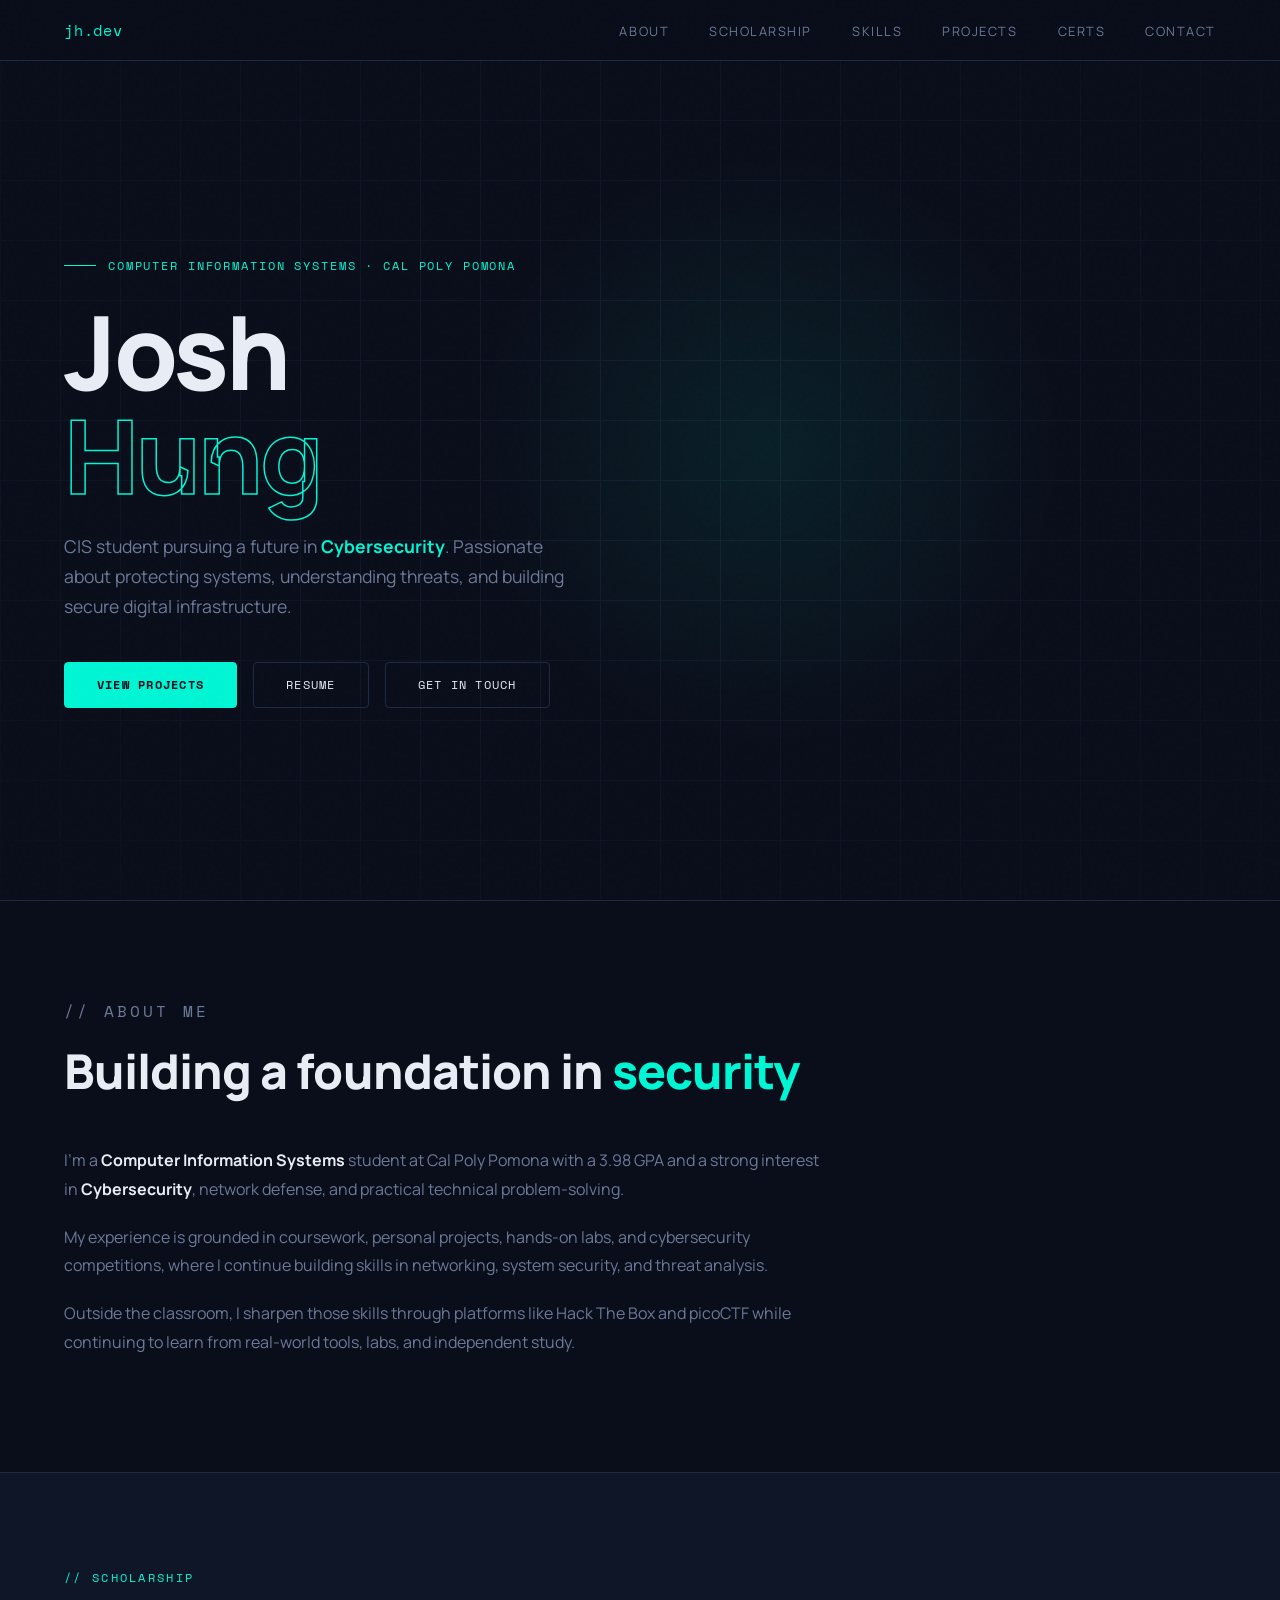
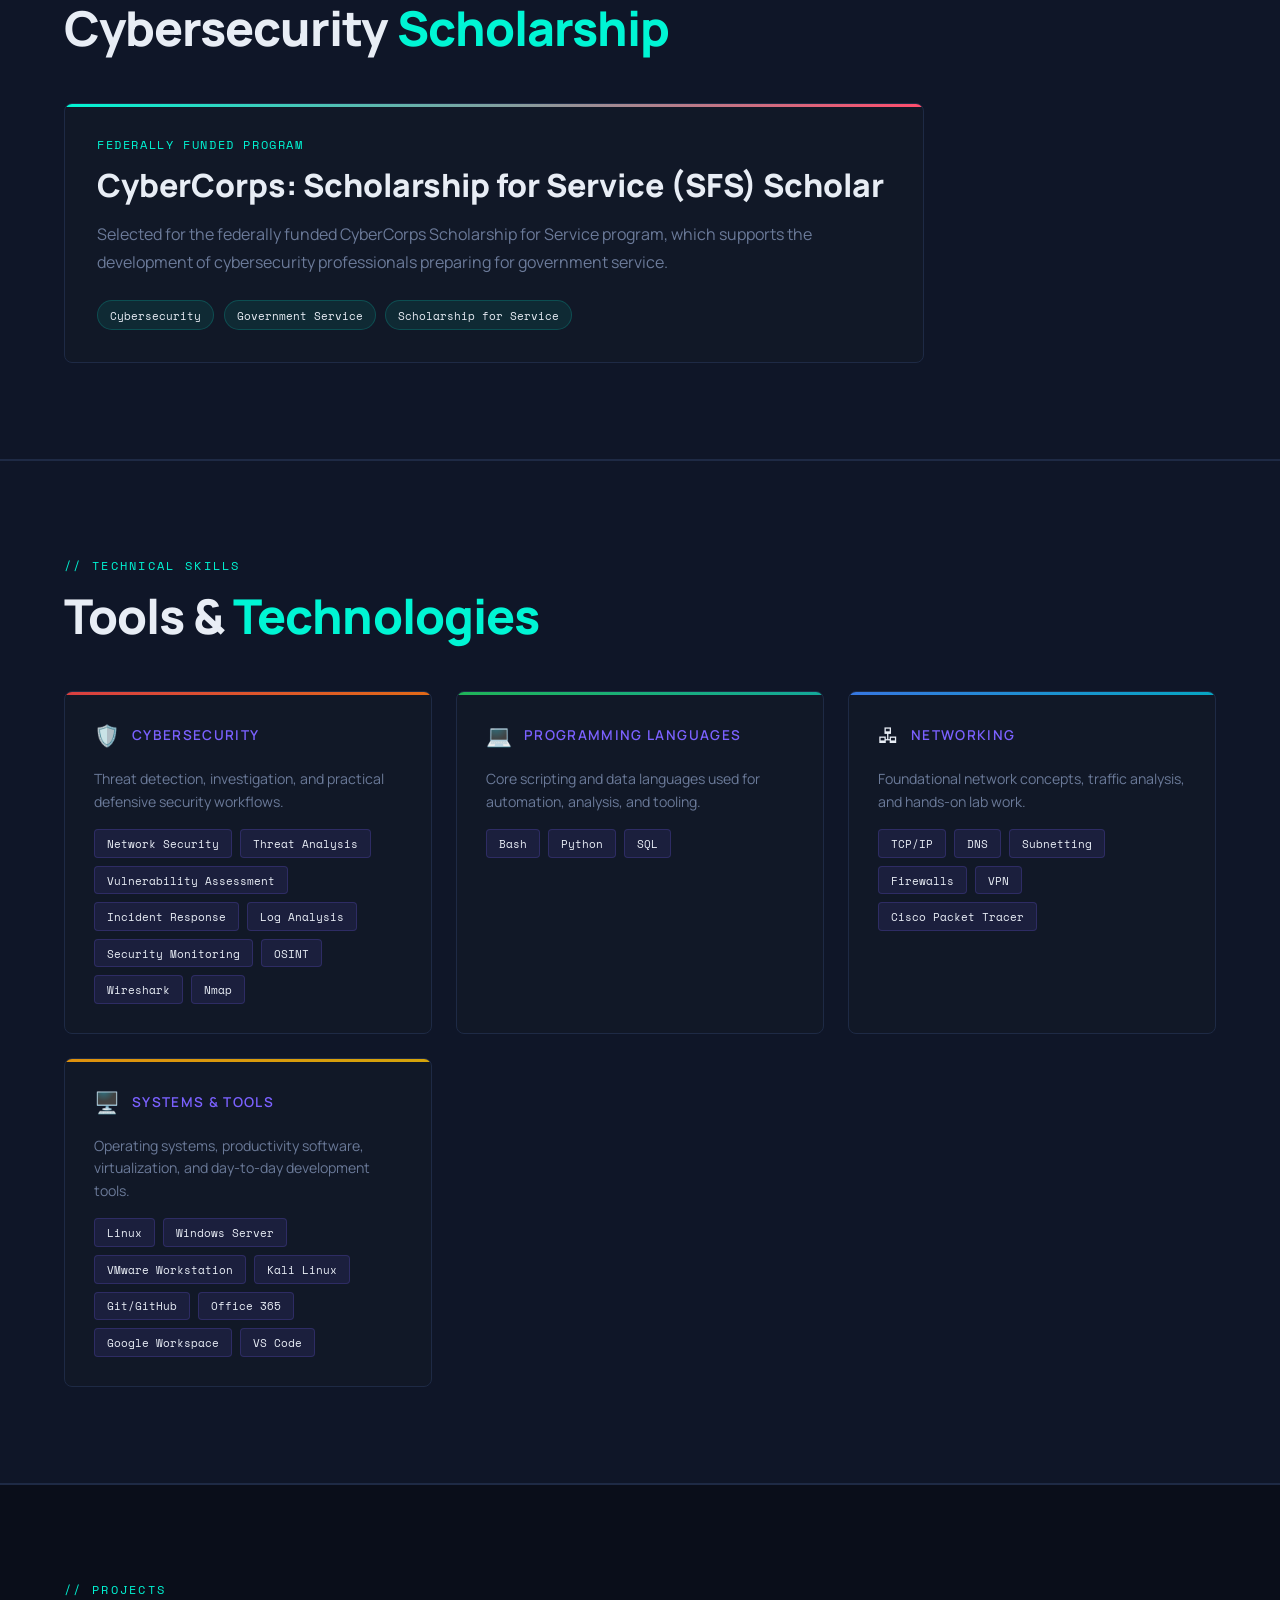
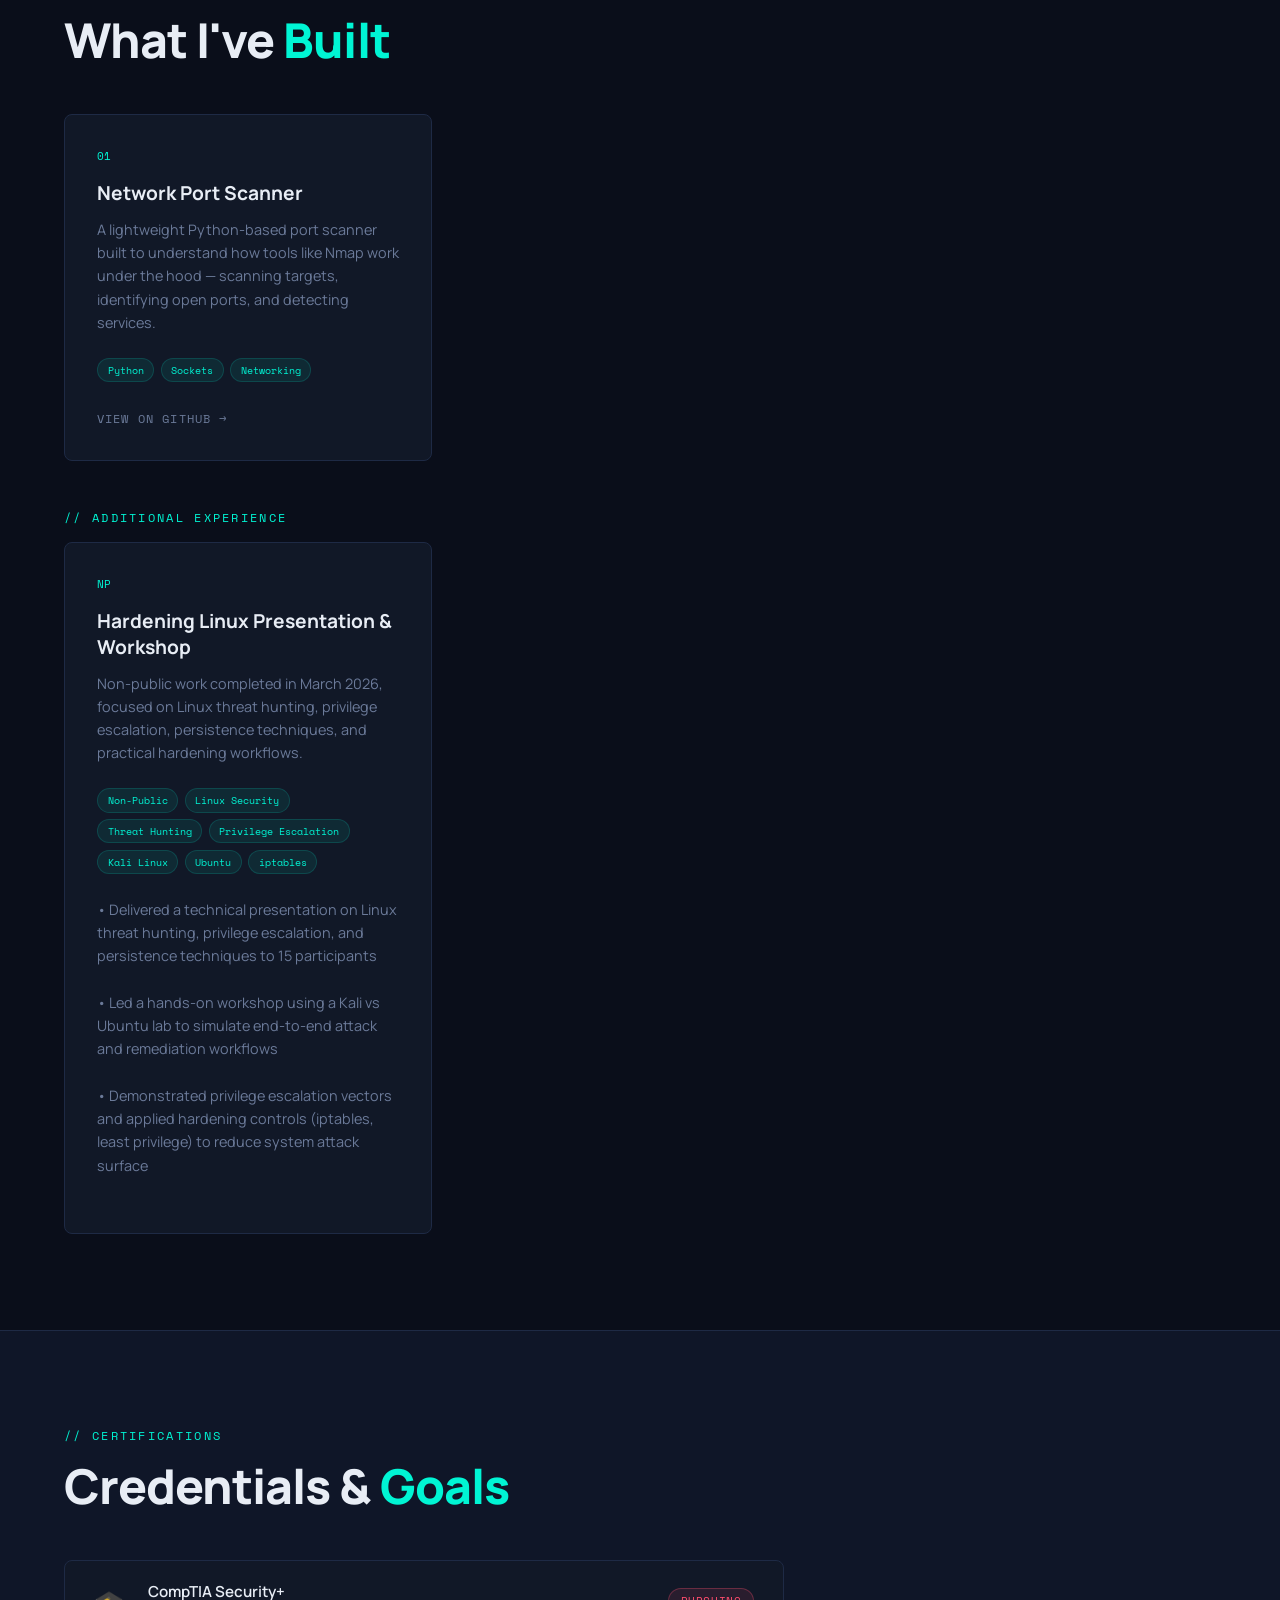
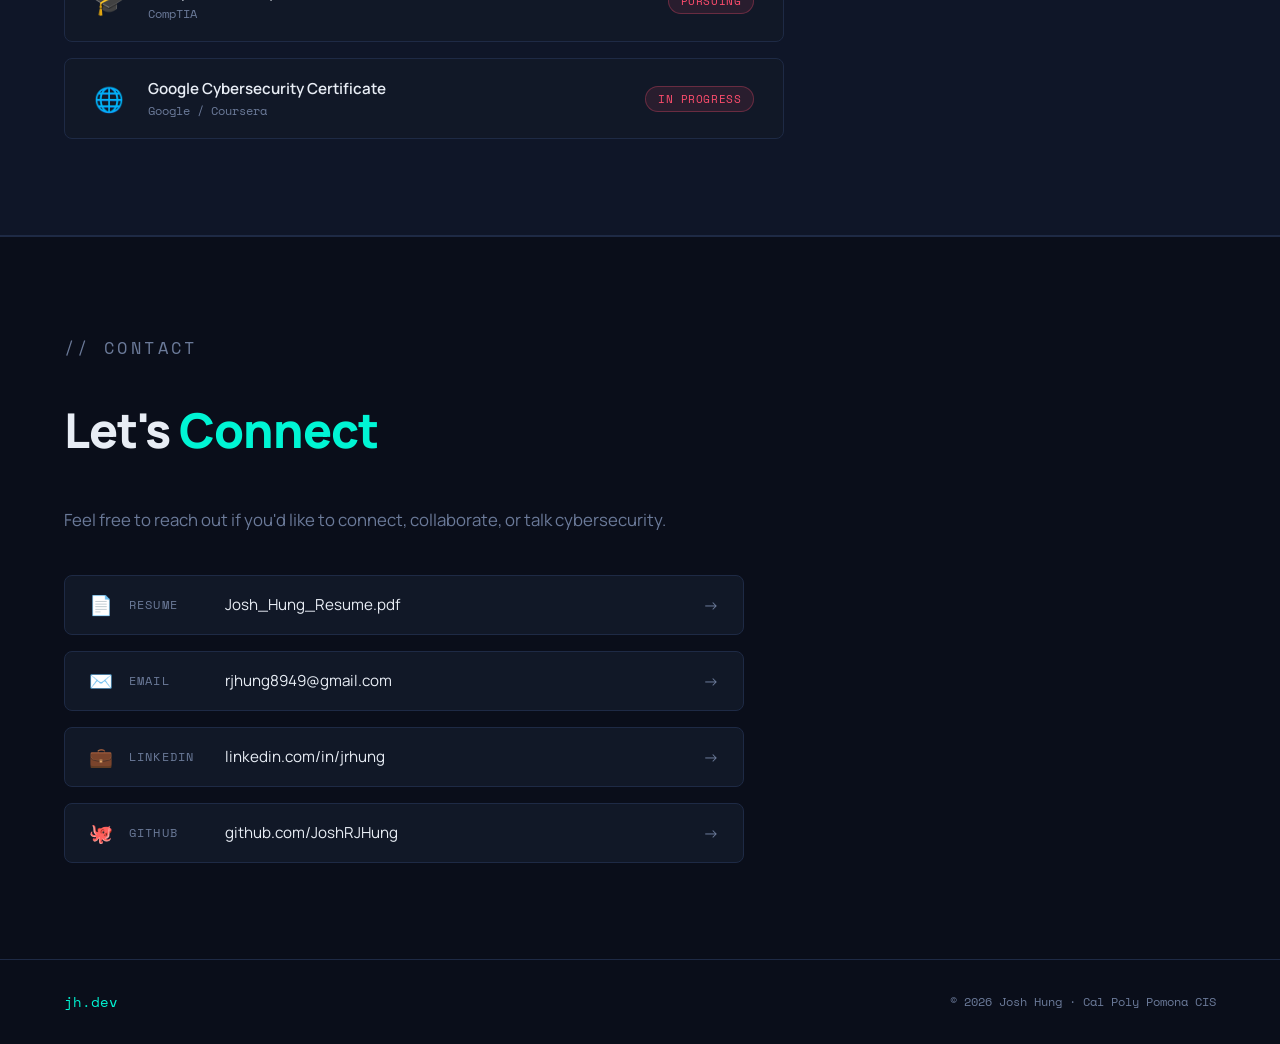
==== commit faa167c5: "Add CyberCorps scholarship section" ====
--- a/index.html
+++ b/index.html
@@ -256,6 +256,73 @@
 
     .about-text p strong { color: var(--text); }
 
+    /* ─── SCHOLARSHIP ─── */
+    #scholarship {
+      background: var(--surface);
+      border-top: 1px solid var(--border);
+      border-bottom: 1px solid var(--border);
+    }
+
+    .scholarship-panel {
+      max-width: 860px;
+      background: var(--card);
+      border: 1px solid var(--border);
+      border-radius: 8px;
+      padding: 2rem;
+      position: relative;
+      overflow: hidden;
+    }
+
+    .scholarship-panel::before {
+      content: '';
+      position: absolute;
+      top: 0;
+      left: 0;
+      right: 0;
+      height: 3px;
+      background: linear-gradient(90deg, var(--accent), var(--accent3));
+    }
+
+    .scholarship-kicker {
+      font-family: 'Space Mono', monospace;
+      font-size: 0.72rem;
+      color: var(--accent);
+      text-transform: uppercase;
+      letter-spacing: 0.14em;
+      margin-bottom: 0.8rem;
+    }
+
+    .scholarship-title {
+      font-size: clamp(1.4rem, 3vw, 2rem);
+      font-weight: 800;
+      line-height: 1.2;
+      margin-bottom: 1rem;
+    }
+
+    .scholarship-desc {
+      max-width: 720px;
+      color: var(--muted);
+      line-height: 1.75;
+      font-size: 1rem;
+    }
+
+    .scholarship-meta {
+      display: flex;
+      flex-wrap: wrap;
+      gap: 0.6rem;
+      margin-top: 1.5rem;
+    }
+
+    .scholarship-badge {
+      font-family: 'Space Mono', monospace;
+      font-size: 0.7rem;
+      color: var(--text);
+      padding: 0.35rem 0.75rem;
+      border-radius: 999px;
+      background: rgba(0,245,212,0.08);
+      border: 1px solid rgba(0,245,212,0.18);
+    }
+
     /* ─── SKILLS ─── */
     #skills { background: var(--surface); border-top: 1px solid var(--border); border-bottom: 1px solid var(--border); }
 
@@ -612,6 +679,7 @@
     <div class="nav-logo">jh.dev</div>
     <ul class="nav-links">
       <li><a href="#about">About</a></li>
+      <li><a href="#scholarship">Scholarship</a></li>
       <li><a href="#skills">Skills</a></li>
       <li><a href="#projects">Projects</a></li>
       <li><a href="#certifications">Certs</a></li>
@@ -656,6 +724,27 @@
           Outside the classroom, I sharpen those skills through platforms like Hack The Box and picoCTF while
           continuing to learn from real-world tools, labs, and independent study.
         </p>
+      </div>
+    </div>
+  </section>
+
+  <!-- SCHOLARSHIP -->
+  <section id="scholarship">
+    <div class="fade-in">
+      <p class="section-label">// scholarship</p>
+      <h2 class="section-title">Cybersecurity <span>Scholarship</span></h2>
+      <div class="scholarship-panel">
+        <div class="scholarship-kicker">Federally Funded Program</div>
+        <h3 class="scholarship-title">CyberCorps: Scholarship for Service (SFS) Scholar</h3>
+        <p class="scholarship-desc">
+          Selected for the federally funded CyberCorps Scholarship for Service program, which supports
+          the development of cybersecurity professionals preparing for government service.
+        </p>
+        <div class="scholarship-meta">
+          <span class="scholarship-badge">Cybersecurity</span>
+          <span class="scholarship-badge">Government Service</span>
+          <span class="scholarship-badge">Scholarship for Service</span>
+        </div>
       </div>
     </div>
   </section>
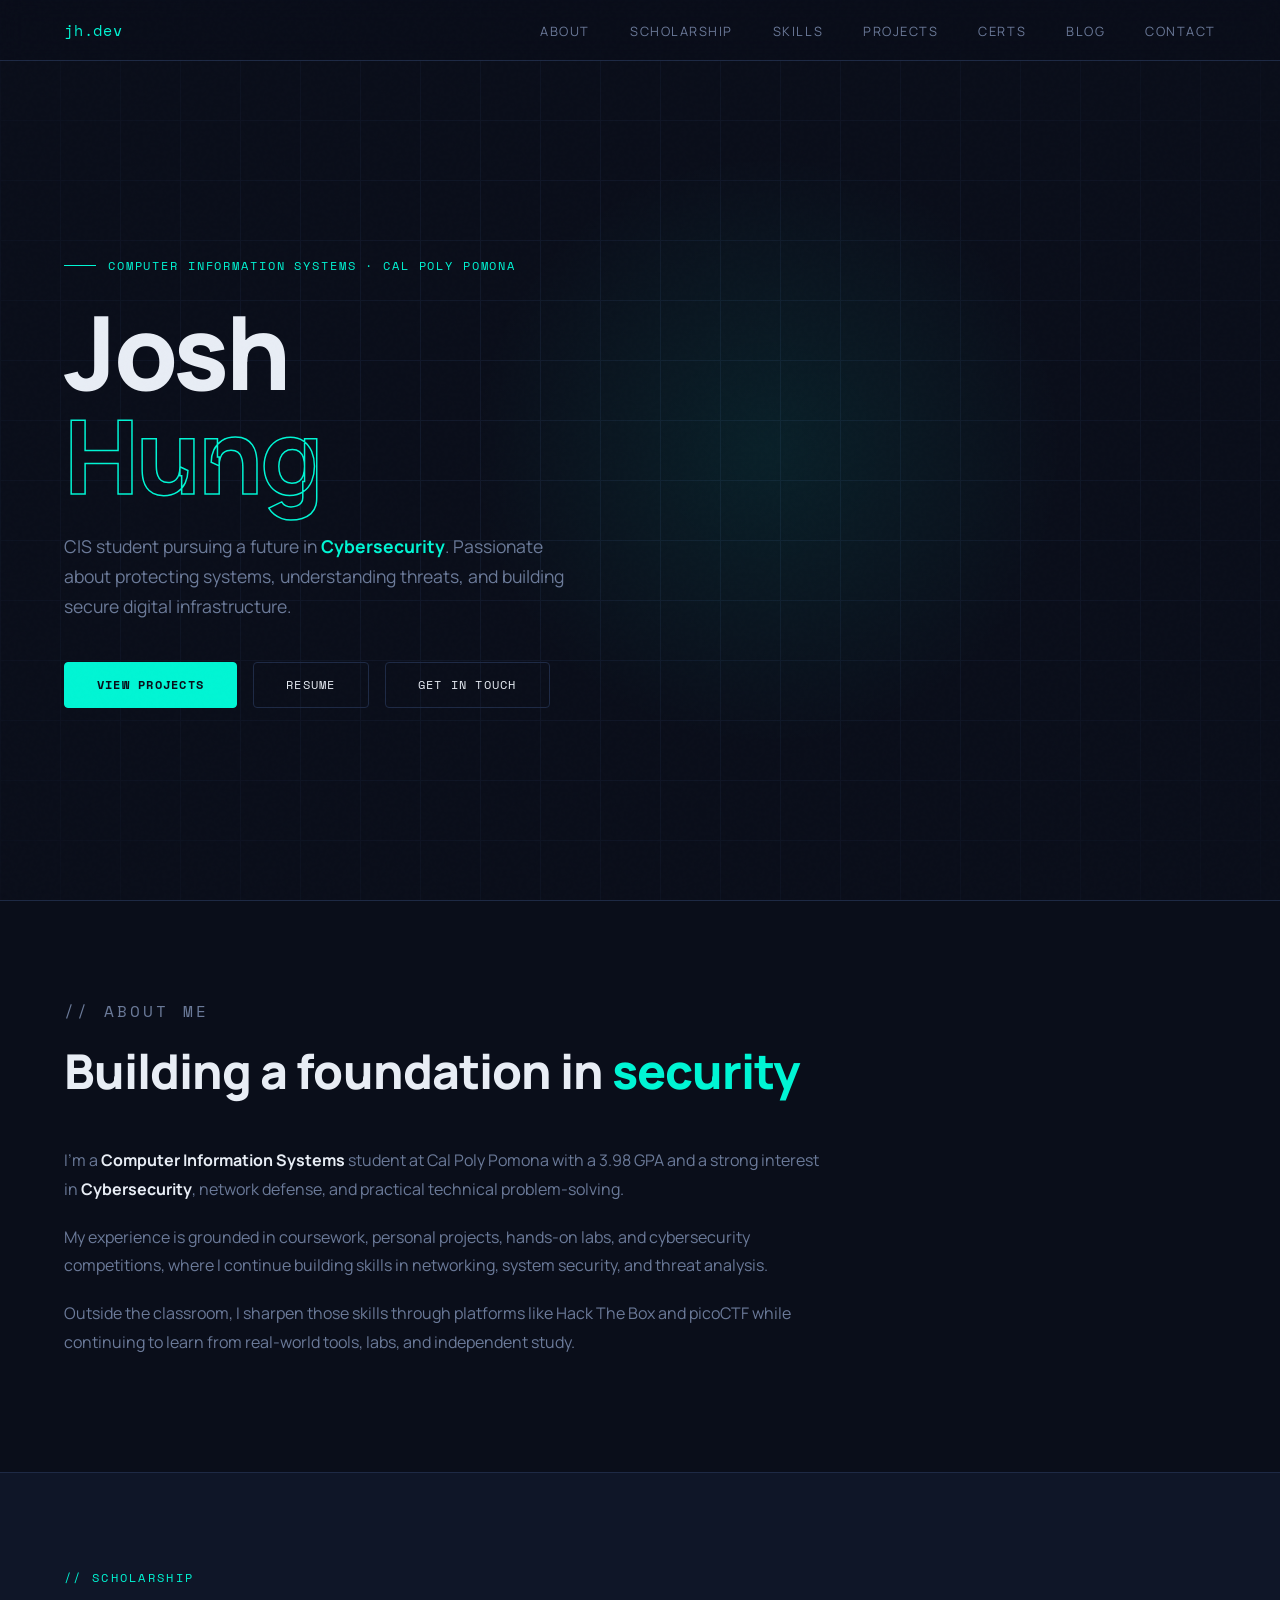
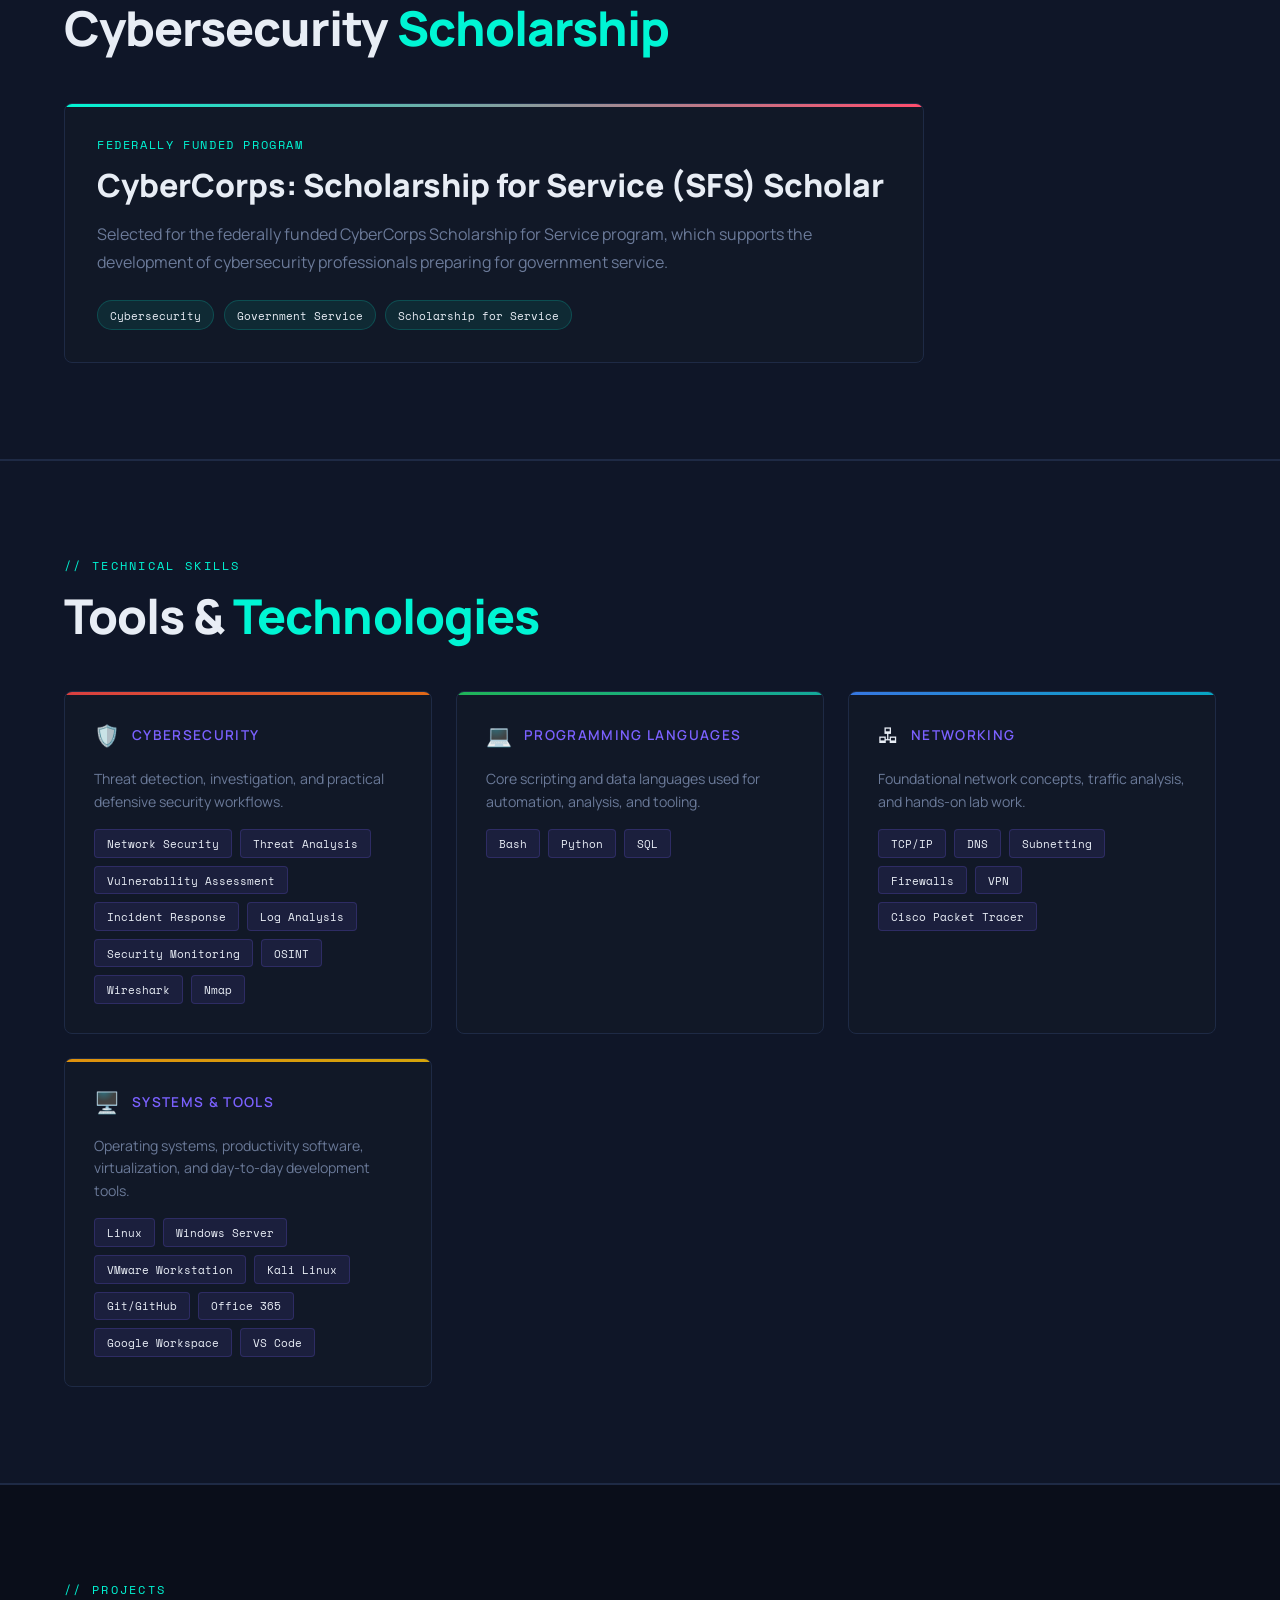
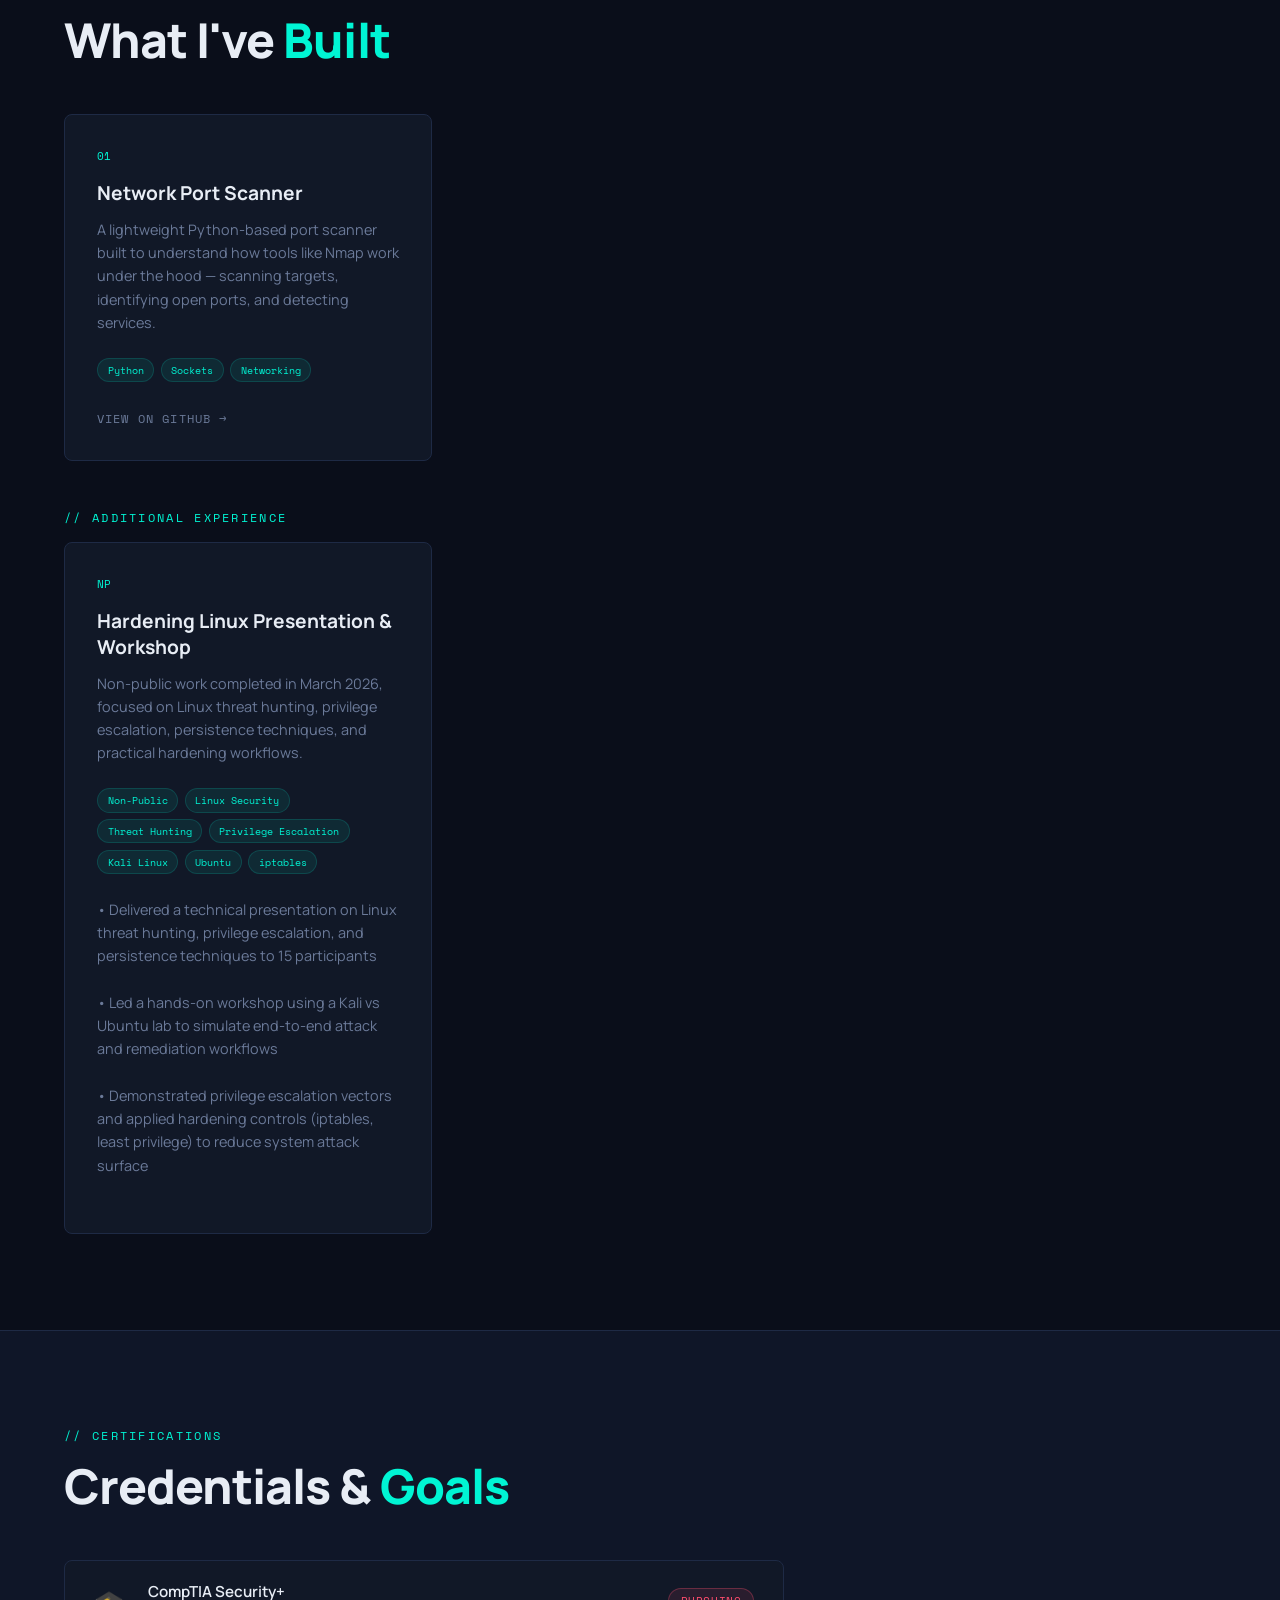
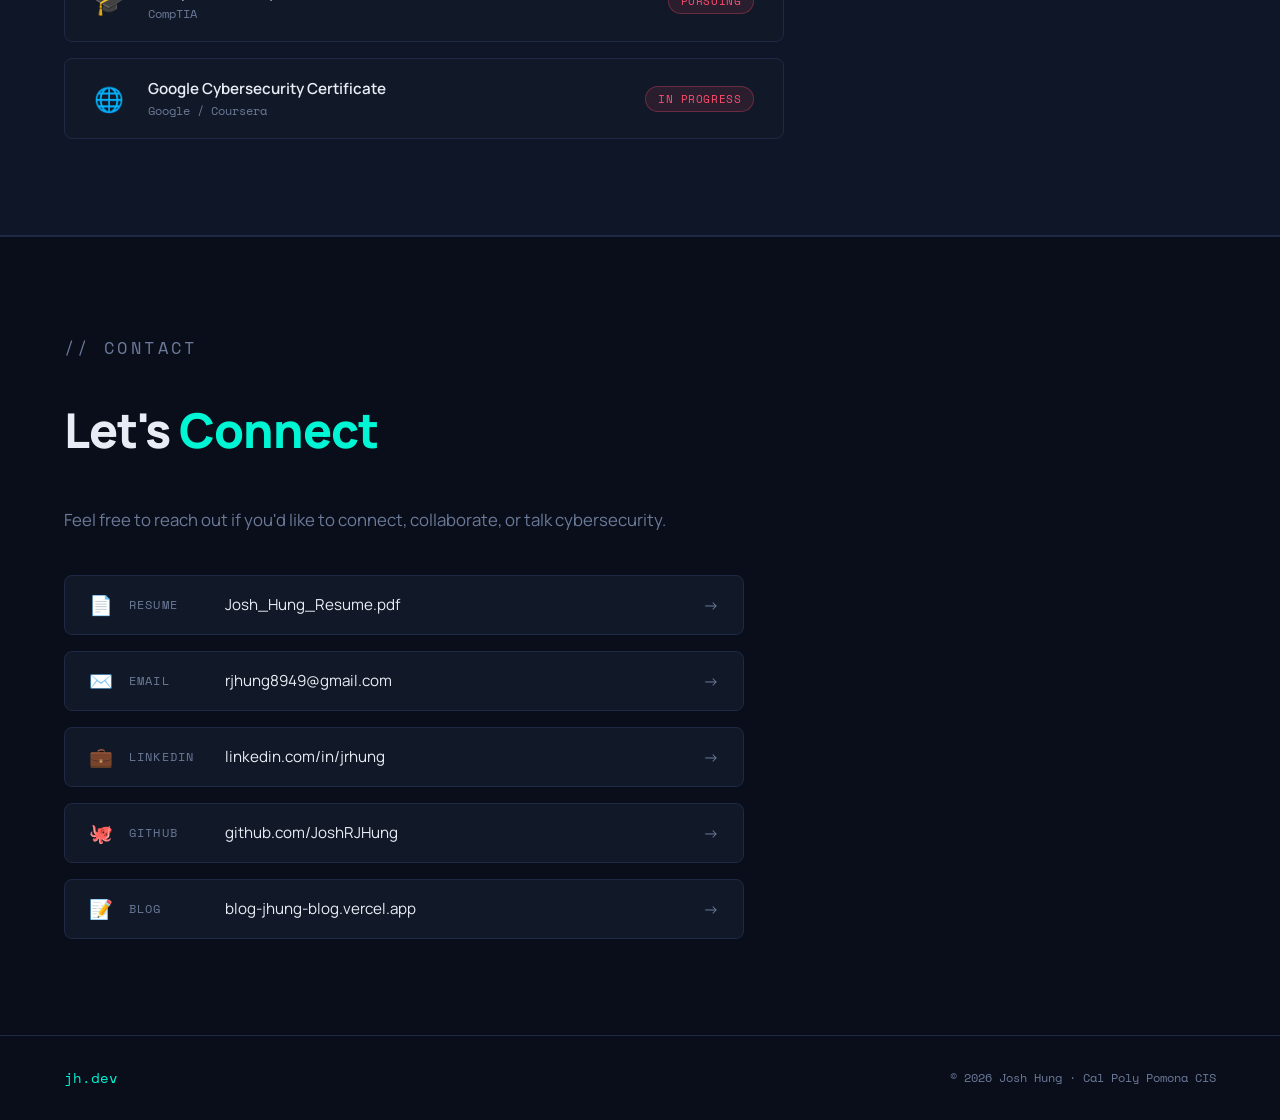
==== commit 9da81c5e: "Add personal blog link" ====
--- a/index.html
+++ b/index.html
@@ -683,6 +683,7 @@
       <li><a href="#skills">Skills</a></li>
       <li><a href="#projects">Projects</a></li>
       <li><a href="#certifications">Certs</a></li>
+      <li><a href="https://blog-jhung-blog.vercel.app/" target="_blank" rel="noreferrer">Blog</a></li>
       <li><a href="#contact">Contact</a></li>
     </ul>
   </nav>
@@ -937,6 +938,12 @@
           <span class="contact-row-value">github.com/JoshRJHung</span>
           <span class="contact-row-arrow">→</span>
         </a>
+        <a href="https://blog-jhung-blog.vercel.app/" target="_blank" rel="noreferrer" class="contact-row">
+          <span class="contact-row-icon">📝</span>
+          <span class="contact-row-label">Blog</span>
+          <span class="contact-row-value">blog-jhung-blog.vercel.app</span>
+          <span class="contact-row-arrow">→</span>
+        </a>
       </div>
     </div>
   </section>
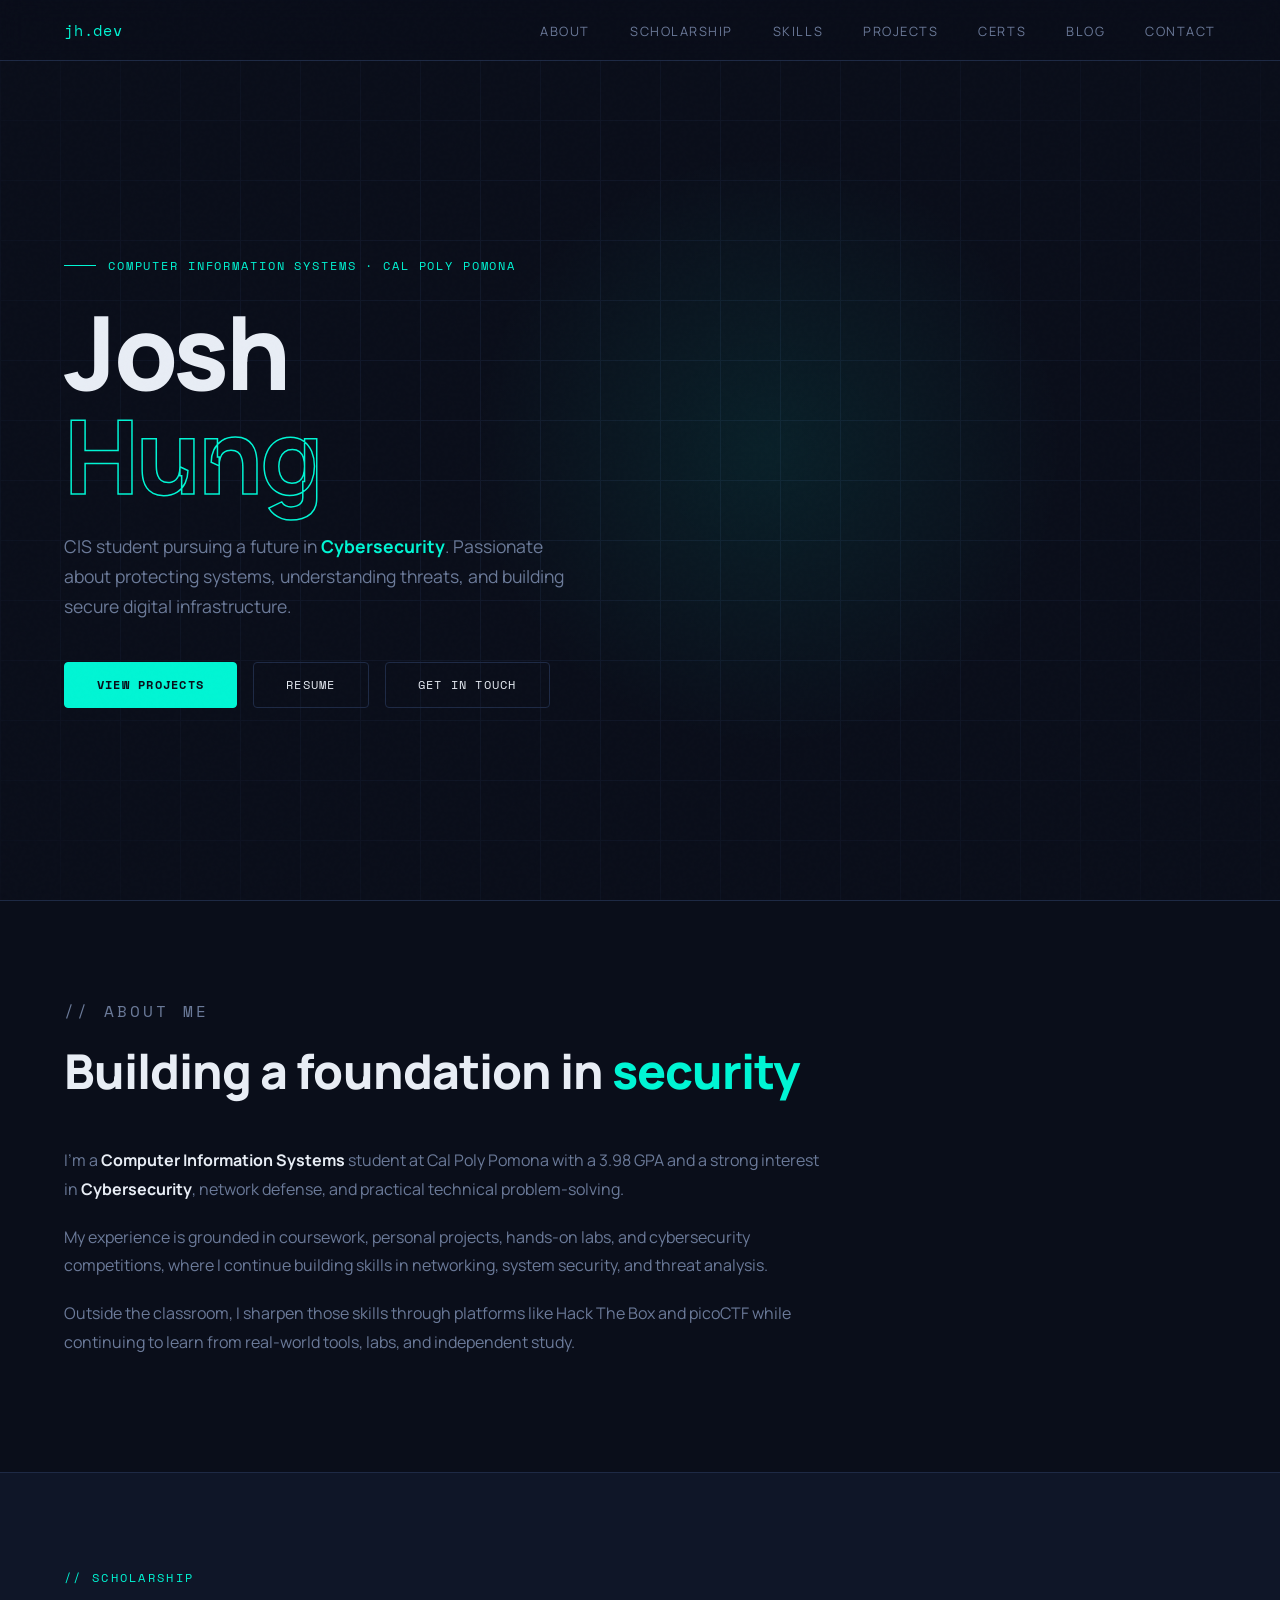
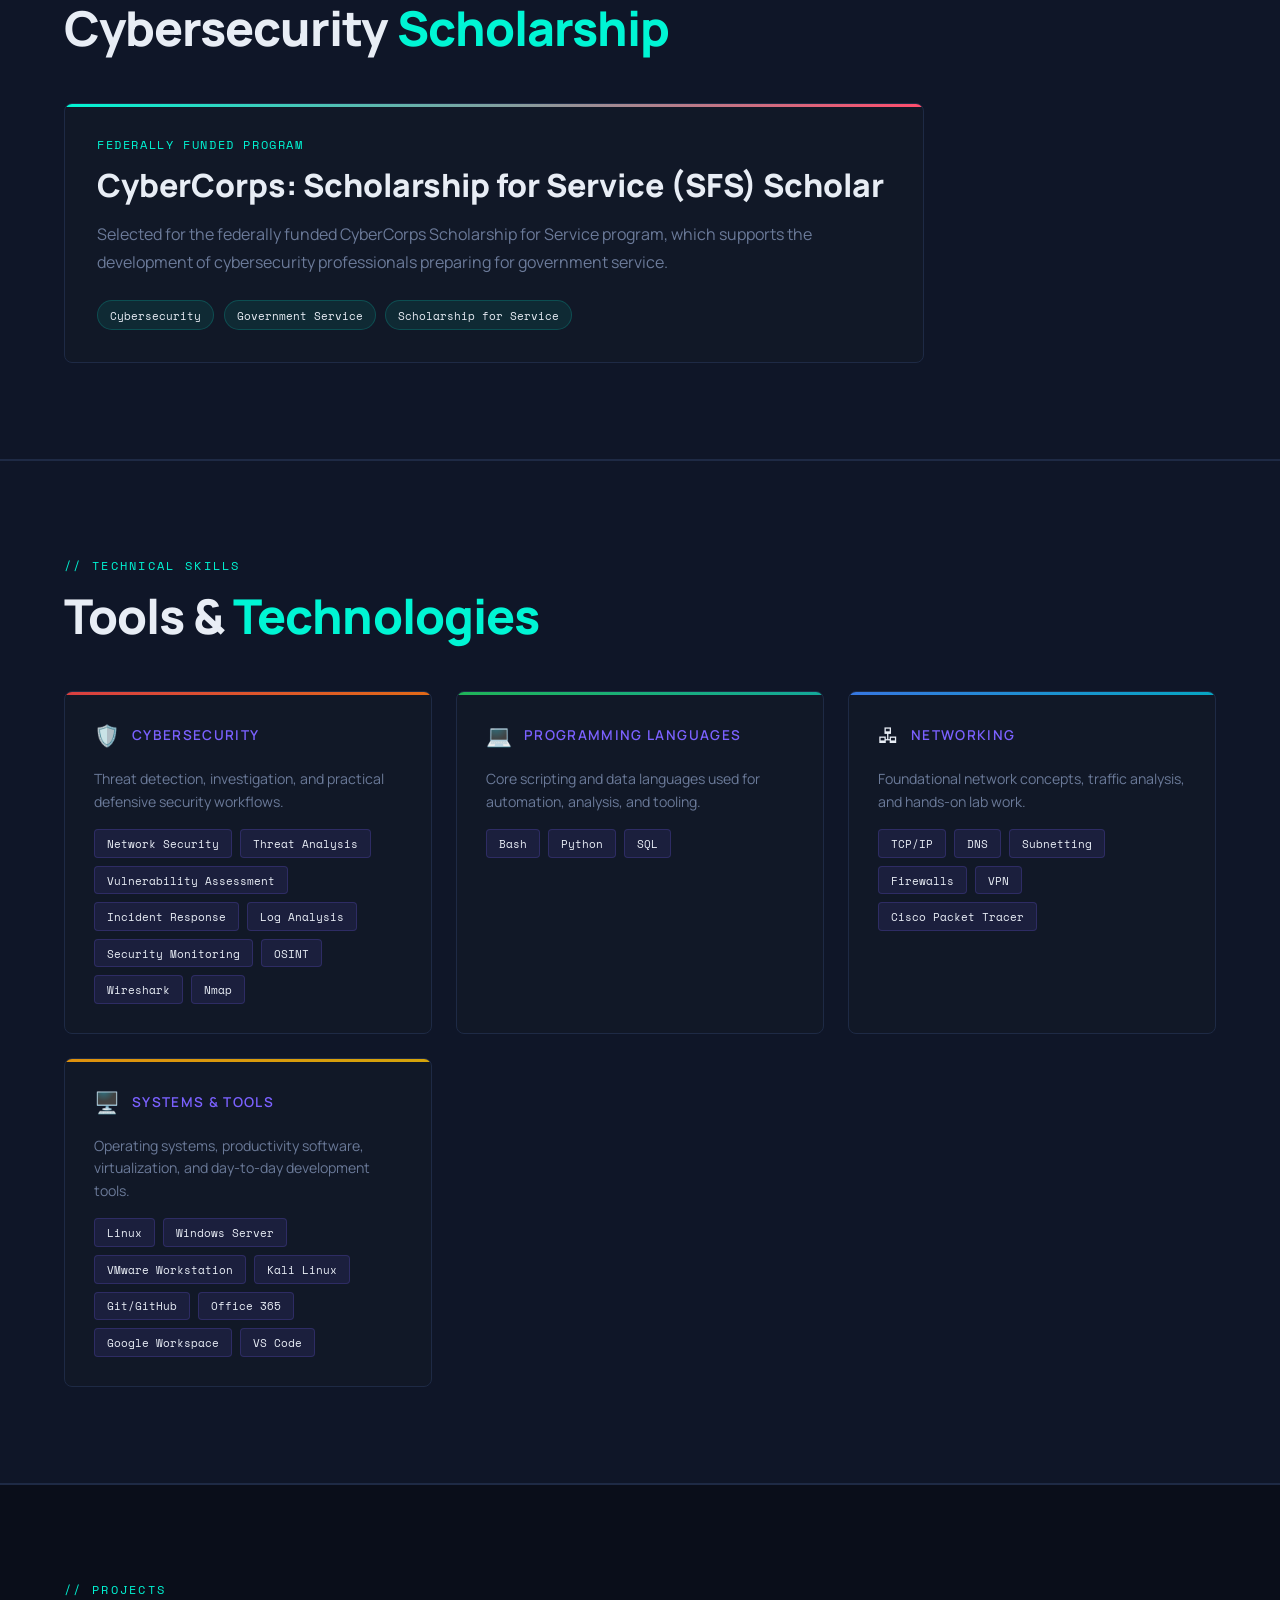
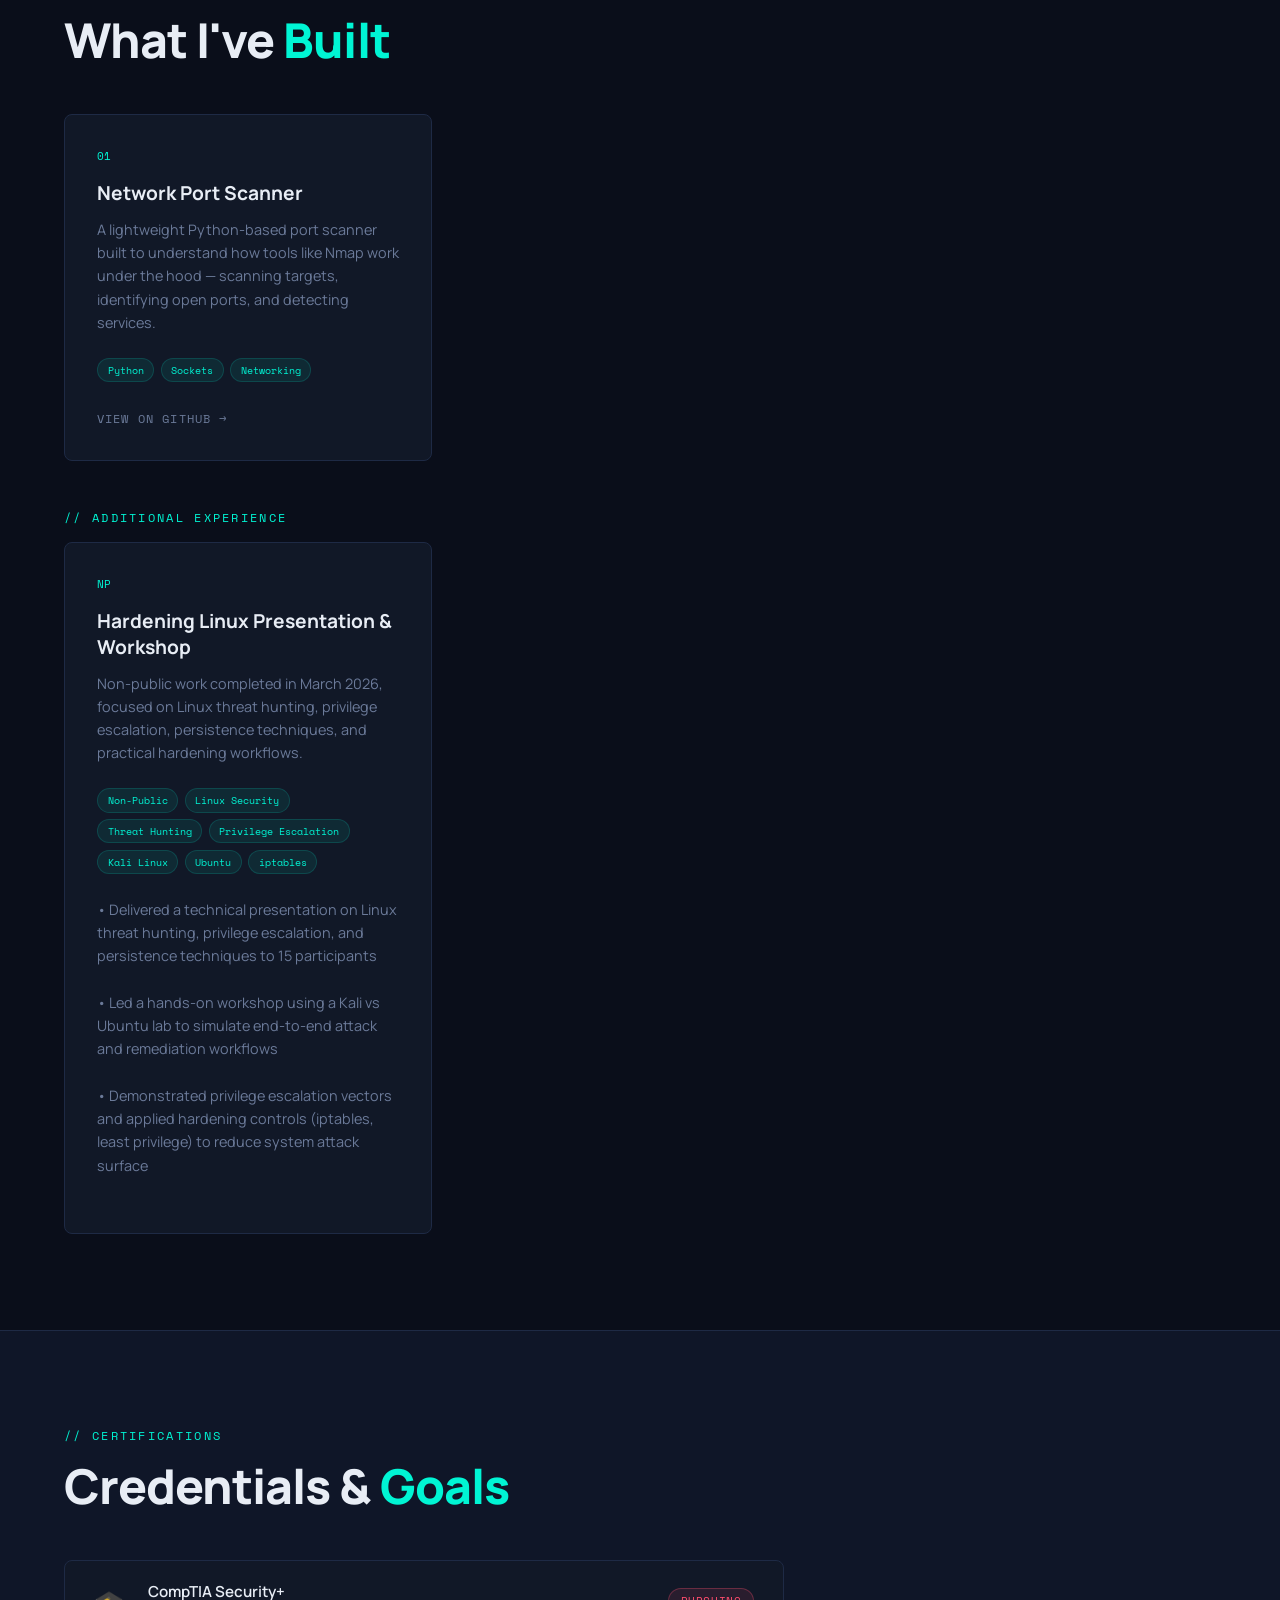
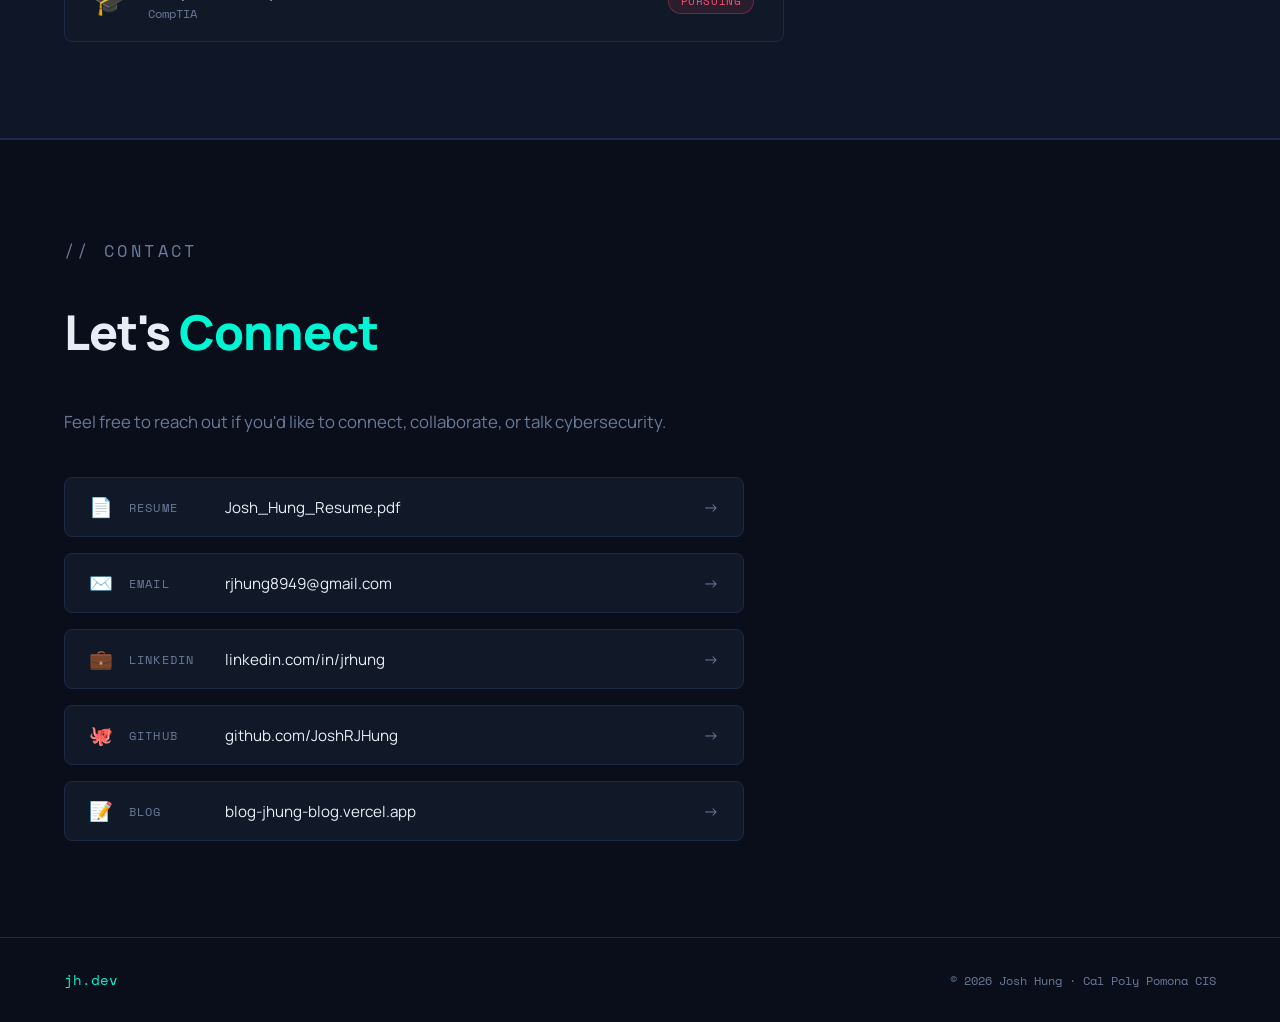
==== commit b4de073c: "Update resume PDF and remove Google Cybersecurity Certificate entry Co-Authored-By: Claude Sonnet 5 " ====
--- a/index.html
+++ b/index.html
@@ -892,14 +892,6 @@
             <div class="cert-org">CompTIA</div>
           </div>
           <span class="cert-status pursuing">Pursuing</span>
-        </div>
-        <div class="cert-item">
-          <span class="cert-icon">🌐</span>
-          <div>
-            <div class="cert-name">Google Cybersecurity Certificate</div>
-            <div class="cert-org">Google / Coursera</div>
-          </div>
-          <span class="cert-status pursuing">In Progress</span>
         </div>
       </div>
     </div>
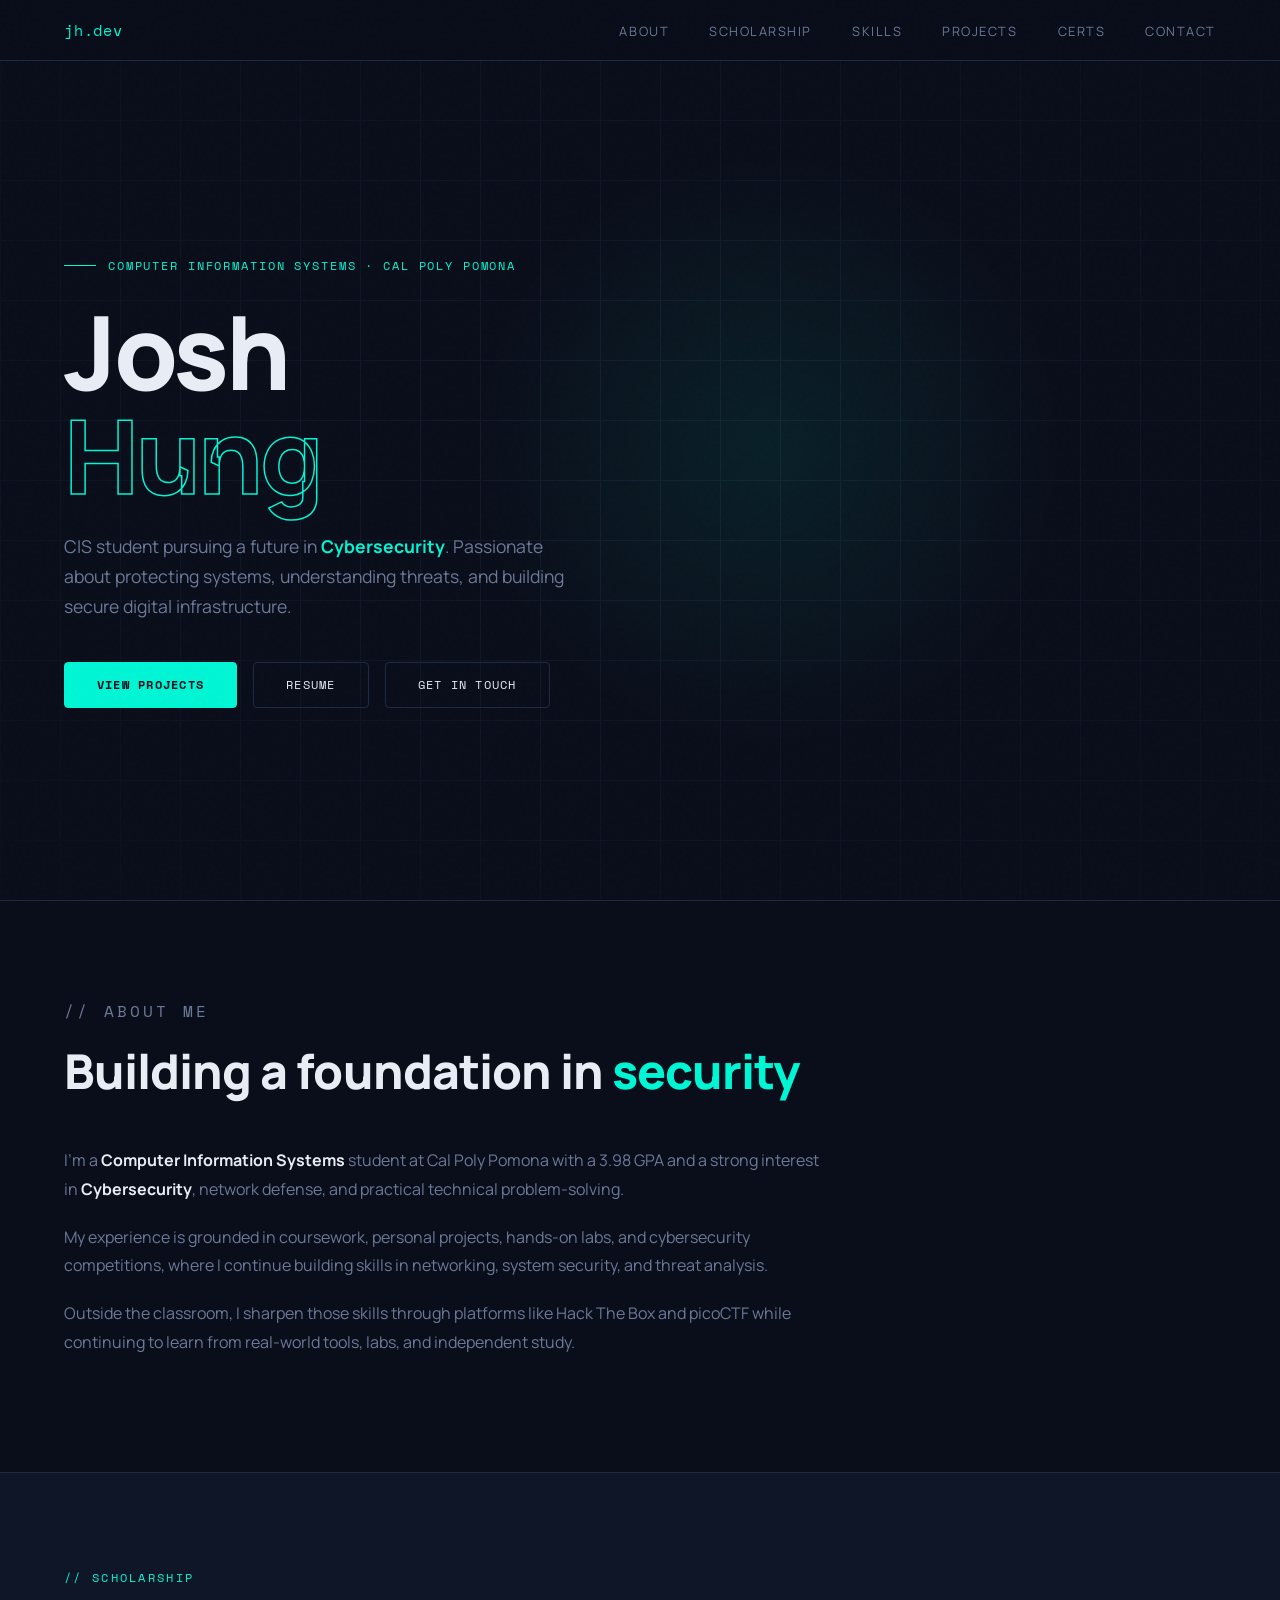
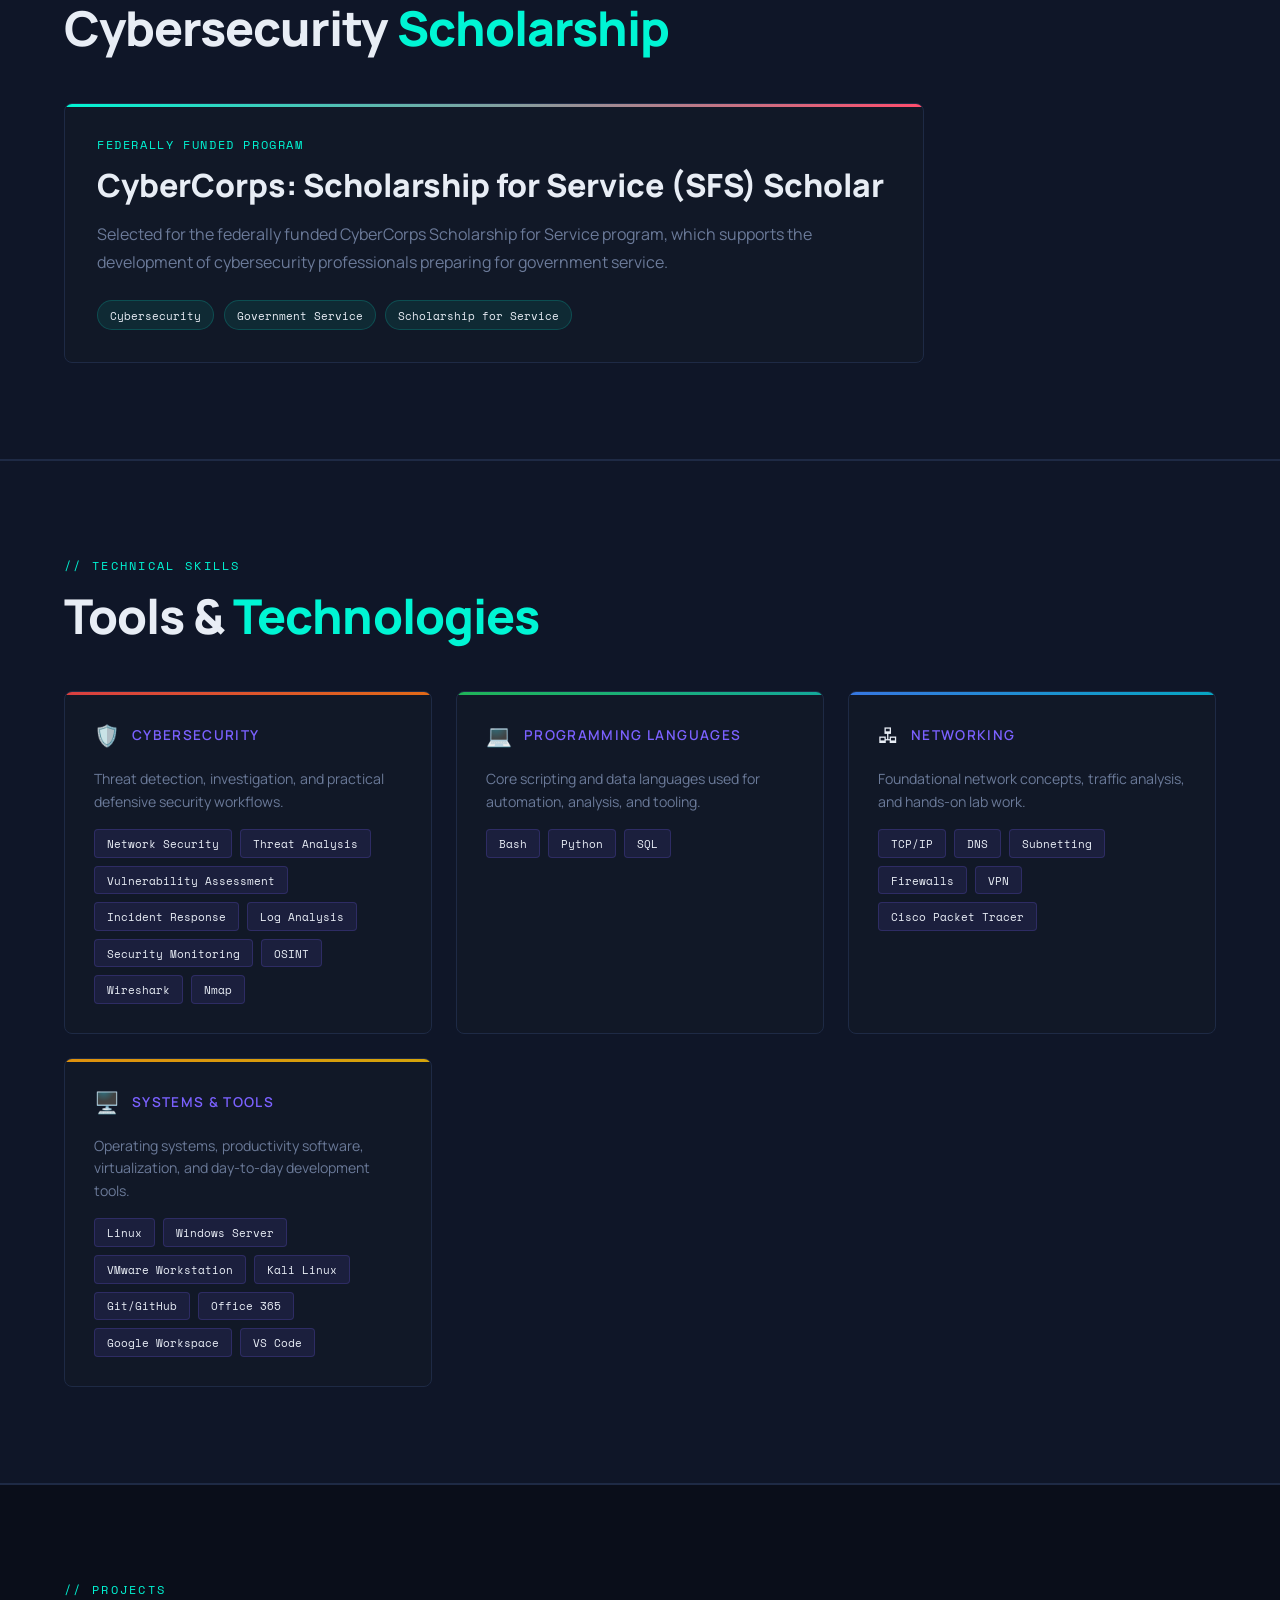
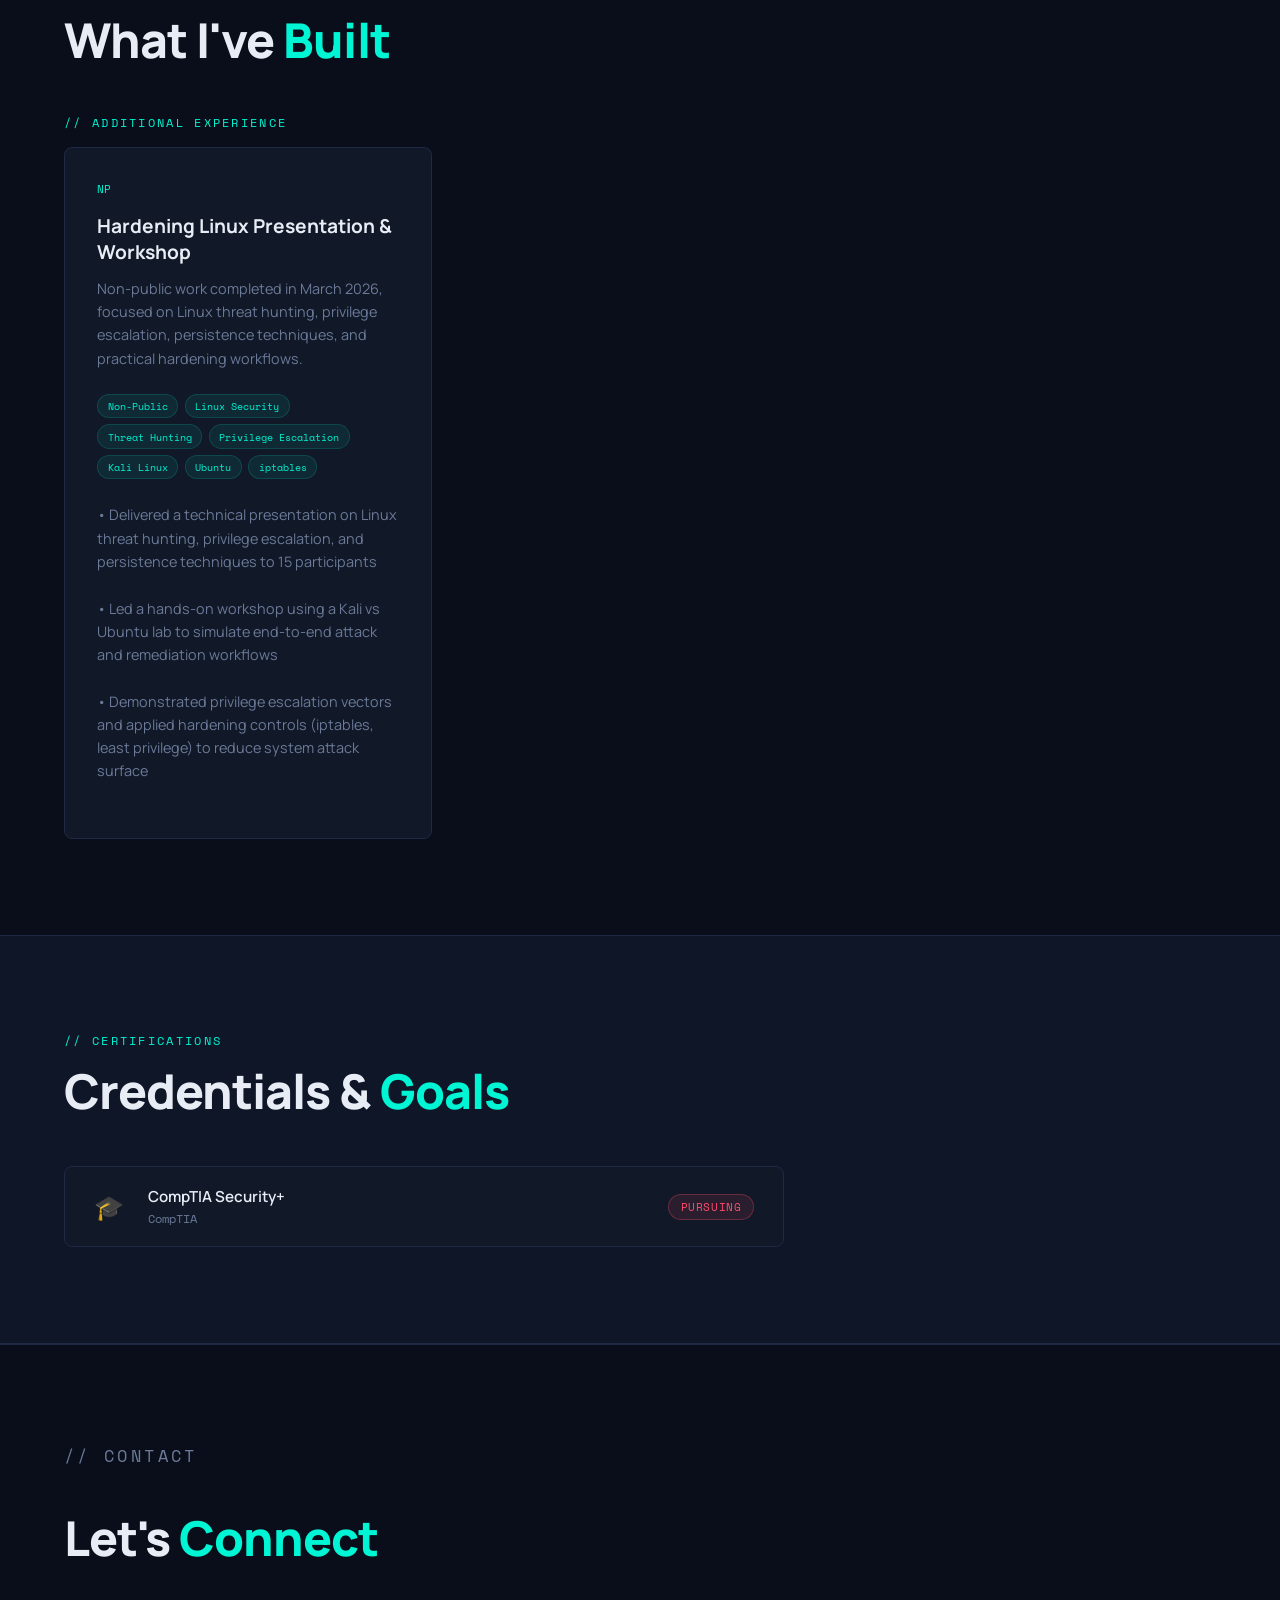
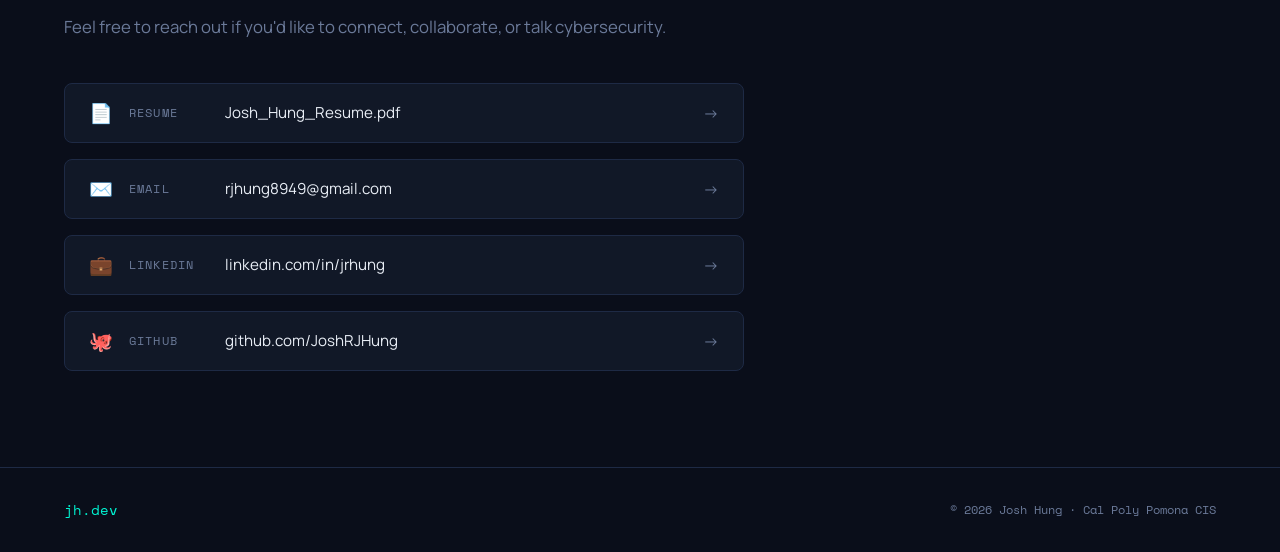
==== commit 44bcb412: "Remove blog links and Network Port Scanner project Co-Authored-By: Claude Sonnet 5 <noreply@anthropi" ====
--- a/index.html
+++ b/index.html
@@ -683,7 +683,6 @@
       <li><a href="#skills">Skills</a></li>
       <li><a href="#projects">Projects</a></li>
       <li><a href="#certifications">Certs</a></li>
-      <li><a href="https://blog-jhung-blog.vercel.app/" target="_blank" rel="noreferrer">Blog</a></li>
       <li><a href="#contact">Contact</a></li>
     </ul>
   </nav>
@@ -827,25 +826,7 @@
     <div class="fade-in">
       <p class="section-label">// projects</p>
       <h2 class="section-title">What I've <span>Built</span></h2>
-      <div class="projects-grid">
-
-        <div class="project-card">
-          <div class="project-num">01</div>
-          <div class="project-title">Network Port Scanner</div>
-          <div class="project-desc">
-            A lightweight Python-based port scanner built to understand how tools like Nmap 
-            work under the hood — scanning targets, identifying open ports, and detecting services.
-          </div>
-          <div class="project-techs">
-            <span class="tech-pill">Python</span>
-            <span class="tech-pill">Sockets</span>
-            <span class="tech-pill">Networking</span>
-          </div>
-          <a href="https://github.com/JoshRJHung/packet-sniffer" target="_blank" rel="noreferrer" class="project-link">View on GitHub →</a>
-        </div>
-
-      </div>
-      <p class="section-label" style="margin-top: 3rem;">// additional experience</p>
+      <p class="section-label">// additional experience</p>
       <div class="projects-grid">
 
         <div class="project-card">
@@ -930,12 +911,6 @@
           <span class="contact-row-value">github.com/JoshRJHung</span>
           <span class="contact-row-arrow">→</span>
         </a>
-        <a href="https://blog-jhung-blog.vercel.app/" target="_blank" rel="noreferrer" class="contact-row">
-          <span class="contact-row-icon">📝</span>
-          <span class="contact-row-label">Blog</span>
-          <span class="contact-row-value">blog-jhung-blog.vercel.app</span>
-          <span class="contact-row-arrow">→</span>
-        </a>
       </div>
     </div>
   </section>
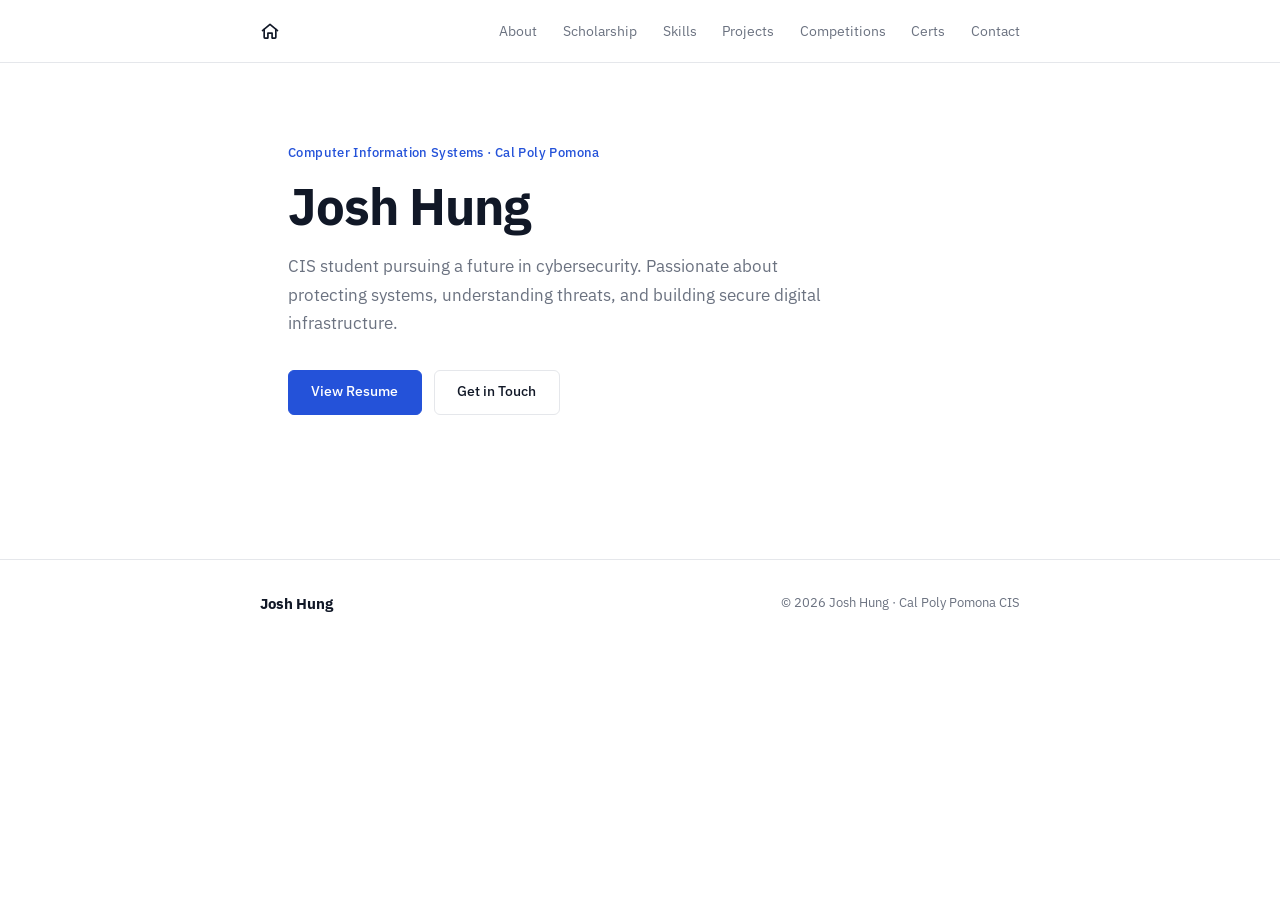
==== commit 885e4e4e: "Redesign portfolio as minimal multi-page site Replace the single-page dark/neon design with a clean," ====
--- a/index.html
+++ b/index.html
@@ -4,936 +4,51 @@
   <meta charset="UTF-8" />
   <meta name="viewport" content="width=device-width, initial-scale=1.0"/>
   <title>Josh Hung | CIS & Cybersecurity</title>
-  <link href="https://fonts.googleapis.com/css2?family=Manrope:wght@400;500;700;800&family=Space+Mono:wght@400;700&display=swap" rel="stylesheet">
-  <style>
-    :root {
-      --bg: #0a0e1a;
-      --surface: #0f1628;
-      --border: #1e2a45;
-      --accent: #00f5d4;
-      --accent2: #7b61ff;
-      --accent3: #ff4d6d;
-      --text: #e8edf5;
-      --muted: #6b7a99;
-      --card: #111827;
-    }
-
-    * { margin: 0; padding: 0; box-sizing: border-box; }
-
-    html { scroll-behavior: smooth; }
-
-    body {
-      font-family: 'Manrope', sans-serif;
-      background: var(--bg);
-      color: var(--text);
-      overflow-x: hidden;
-    }
-
-    /* ─── NOISE OVERLAY ─── */
-    body::before {
-      content: '';
-      position: fixed;
-      inset: 0;
-      background-image: url("data:image/svg+xml,%3Csvg viewBox='0 0 256 256' xmlns='http://www.w3.org/2000/svg'%3E%3Cfilter id='noise'%3E%3CfeTurbulence type='fractalNoise' baseFrequency='0.9' numOctaves='4' stitchTiles='stitch'/%3E%3C/filter%3E%3Crect width='100%25' height='100%25' filter='url(%23noise)' opacity='0.03'/%3E%3C/svg%3E");
-      pointer-events: none;
-      z-index: 9999;
-      opacity: 0.4;
-    }
-
-    /* ─── NAV ─── */
-    nav {
-      position: fixed;
-      top: 0; left: 0; right: 0;
-      z-index: 100;
-      display: flex;
-      justify-content: space-between;
-      align-items: center;
-      padding: 1.2rem 4rem;
-      border-bottom: 1px solid var(--border);
-      background: rgba(10, 14, 26, 0.85);
-      backdrop-filter: blur(12px);
-    }
-
-    .nav-logo {
-      font-family: 'Space Mono', monospace;
-      font-size: 0.95rem;
-      color: var(--accent);
-      letter-spacing: 0.05em;
-    }
-
-    .nav-links {
-      display: flex;
-      gap: 2.5rem;
-      list-style: none;
-    }
-
-    .nav-links a {
-      font-size: 0.8rem;
-      text-transform: uppercase;
-      letter-spacing: 0.12em;
-      color: var(--muted);
-      text-decoration: none;
-      transition: color 0.2s;
-    }
-
-    .nav-links a:hover { color: var(--accent); }
-
-    /* ─── HERO ─── */
-    #hero {
-      min-height: 100vh;
-      display: flex;
-      align-items: center;
-      padding: 8rem 4rem 4rem;
-      position: relative;
-      overflow: hidden;
-    }
-
-    .hero-grid {
-      position: absolute;
-      inset: 0;
-      background-image:
-        linear-gradient(var(--border) 1px, transparent 1px),
-        linear-gradient(90deg, var(--border) 1px, transparent 1px);
-      background-size: 60px 60px;
-      opacity: 0.4;
-      mask-image: radial-gradient(ellipse 80% 80% at 50% 50%, black 20%, transparent 100%);
-    }
-
-    .hero-glow {
-      position: absolute;
-      width: 600px; height: 600px;
-      border-radius: 50%;
-      background: radial-gradient(circle, rgba(0,245,212,0.08) 0%, transparent 70%);
-      top: 50%; left: 60%;
-      transform: translate(-50%, -50%);
-      pointer-events: none;
-    }
-
-    .hero-content { position: relative; max-width: 900px; }
-
-    .hero-tag {
-      font-family: 'Space Mono', monospace;
-      font-size: 0.78rem;
-      color: var(--accent);
-      letter-spacing: 0.15em;
-      text-transform: uppercase;
-      margin-bottom: 1.5rem;
-      display: flex;
-      align-items: center;
-      gap: 0.75rem;
-    }
-
-    .hero-tag::before {
-      content: '';
-      display: inline-block;
-      width: 32px; height: 1px;
-      background: var(--accent);
-    }
-
-    h1 {
-      font-size: clamp(3.5rem, 8vw, 7rem);
-      font-weight: 800;
-      line-height: 1.02;
-      letter-spacing: -0.03em;
-      margin-bottom: 1.5rem;
-    }
-
-    h1 span.highlight {
-      color: transparent;
-      -webkit-text-stroke: 1.5px var(--accent);
-    }
-
-    .hero-desc {
-      font-size: 1.1rem;
-      color: var(--muted);
-      max-width: 520px;
-      line-height: 1.7;
-      margin-bottom: 2.5rem;
-    }
-
-    .hero-btns {
-      display: flex;
-      gap: 1rem;
-      flex-wrap: wrap;
-    }
-
-    .btn {
-      padding: 0.8rem 2rem;
-      font-family: 'Space Mono', monospace;
-      font-size: 0.78rem;
-      letter-spacing: 0.1em;
-      text-transform: uppercase;
-      text-decoration: none;
-      border-radius: 4px;
-      transition: all 0.2s;
-      cursor: pointer;
-    }
-
-    .btn-primary {
-      background: var(--accent);
-      color: var(--bg);
-      border: 1px solid var(--accent);
-      font-weight: 700;
-    }
-
-    .btn-primary:hover {
-      background: transparent;
-      color: var(--accent);
-    }
-
-    .btn-secondary {
-      background: transparent;
-      color: var(--text);
-      border: 1px solid var(--border);
-    }
-
-    .btn-secondary:hover {
-      border-color: var(--accent);
-      color: var(--accent);
-    }
-
-    .status-badge {
-      display: inline-flex;
-      align-items: center;
-      gap: 0.5rem;
-      background: rgba(0,245,212,0.06);
-      border: 1px solid rgba(0,245,212,0.2);
-      padding: 0.4rem 1rem;
-      border-radius: 999px;
-      font-family: 'Space Mono', monospace;
-      font-size: 0.72rem;
-      color: var(--accent);
-      margin-bottom: 2rem;
-    }
-
-    .status-dot {
-      width: 6px; height: 6px;
-      background: var(--accent);
-      border-radius: 50%;
-      animation: pulse 2s infinite;
-    }
-
-    @keyframes pulse {
-      0%, 100% { opacity: 1; transform: scale(1); }
-      50% { opacity: 0.4; transform: scale(1.4); }
-    }
-
-    /* ─── SECTIONS ─── */
-    section { padding: 6rem 4rem; }
-
-    .section-label {
-      font-family: 'Space Mono', monospace;
-      font-size: 0.72rem;
-      text-transform: uppercase;
-      letter-spacing: 0.2em;
-      color: var(--accent);
-      margin-bottom: 1rem;
-    }
-
-    .section-title {
-      font-size: clamp(2rem, 4vw, 3rem);
-      font-weight: 800;
-      letter-spacing: -0.02em;
-      margin-bottom: 3rem;
-      line-height: 1.1;
-    }
-
-    .section-title span { color: var(--accent); }
-
-    /* ─── ABOUT ─── */
-    #about { border-top: 1px solid var(--border); }
-
-    .about-grid {
-      max-width: 760px;
-    }
-
-    .about-text p {
-      color: var(--muted);
-      line-height: 1.8;
-      margin-bottom: 1.2rem;
-      font-size: 1rem;
-    }
-
-    .about-text p strong { color: var(--text); }
-
-    /* ─── SCHOLARSHIP ─── */
-    #scholarship {
-      background: var(--surface);
-      border-top: 1px solid var(--border);
-      border-bottom: 1px solid var(--border);
-    }
-
-    .scholarship-panel {
-      max-width: 860px;
-      background: var(--card);
-      border: 1px solid var(--border);
-      border-radius: 8px;
-      padding: 2rem;
-      position: relative;
-      overflow: hidden;
-    }
-
-    .scholarship-panel::before {
-      content: '';
-      position: absolute;
-      top: 0;
-      left: 0;
-      right: 0;
-      height: 3px;
-      background: linear-gradient(90deg, var(--accent), var(--accent3));
-    }
-
-    .scholarship-kicker {
-      font-family: 'Space Mono', monospace;
-      font-size: 0.72rem;
-      color: var(--accent);
-      text-transform: uppercase;
-      letter-spacing: 0.14em;
-      margin-bottom: 0.8rem;
-    }
-
-    .scholarship-title {
-      font-size: clamp(1.4rem, 3vw, 2rem);
-      font-weight: 800;
-      line-height: 1.2;
-      margin-bottom: 1rem;
-    }
-
-    .scholarship-desc {
-      max-width: 720px;
-      color: var(--muted);
-      line-height: 1.75;
-      font-size: 1rem;
-    }
-
-    .scholarship-meta {
-      display: flex;
-      flex-wrap: wrap;
-      gap: 0.6rem;
-      margin-top: 1.5rem;
-    }
-
-    .scholarship-badge {
-      font-family: 'Space Mono', monospace;
-      font-size: 0.7rem;
-      color: var(--text);
-      padding: 0.35rem 0.75rem;
-      border-radius: 999px;
-      background: rgba(0,245,212,0.08);
-      border: 1px solid rgba(0,245,212,0.18);
-    }
-
-    /* ─── SKILLS ─── */
-    #skills { background: var(--surface); border-top: 1px solid var(--border); border-bottom: 1px solid var(--border); }
-
-    .skills-grid {
-      display: grid;
-      grid-template-columns: repeat(auto-fill, minmax(280px, 1fr));
-      gap: 1.5rem;
-    }
-
-    .skill-category {
-      background: var(--card);
-      border: 1px solid var(--border);
-      border-radius: 8px;
-      padding: 1.8rem;
-      transition: border-color 0.2s, transform 0.2s;
-      position: relative;
-      overflow: hidden;
-    }
-
-    .skill-category::before {
-      content: '';
-      position: absolute;
-      top: 0;
-      left: 0;
-      right: 0;
-      height: 3px;
-      opacity: 0.9;
-      background: linear-gradient(90deg, var(--accent), var(--accent2));
-    }
-
-    .skill-category:hover {
-      border-color: var(--accent2);
-      transform: translateY(-2px);
-    }
-
-    .skill-cat-header {
-      display: flex;
-      align-items: center;
-      gap: 0.75rem;
-      margin-bottom: 1.2rem;
-    }
-
-    .skill-icon {
-      font-size: 1.3rem;
-    }
-
-    .skill-cat-name {
-      font-size: 0.85rem;
-      font-weight: 600;
-      text-transform: uppercase;
-      letter-spacing: 0.1em;
-      color: var(--accent2);
-    }
-
-    .skill-summary {
-      margin: 0 0 1rem;
-      font-size: 0.88rem;
-      line-height: 1.6;
-      color: var(--muted);
-    }
-
-    .skill-tags {
-      display: flex;
-      flex-wrap: wrap;
-      gap: 0.5rem;
-    }
-
-    .tag {
-      font-family: 'Space Mono', monospace;
-      font-size: 0.7rem;
-      padding: 0.3rem 0.75rem;
-      border-radius: 4px;
-      background: rgba(123,97,255,0.1);
-      border: 1px solid rgba(123,97,255,0.2);
-      color: var(--text);
-    }
-
-    .skill-category--security::before {
-      background: linear-gradient(90deg, #ef4444, #f97316);
-    }
-
-    .skill-category--languages::before {
-      background: linear-gradient(90deg, #22c55e, #14b8a6);
-    }
-
-    .skill-category--networking::before {
-      background: linear-gradient(90deg, #3b82f6, #06b6d4);
-    }
-
-    .skill-category--tools::before {
-      background: linear-gradient(90deg, #f59e0b, #eab308);
-    }
-
-    /* ─── PROJECTS ─── */
-    #projects { border-top: 1px solid var(--border); }
-
-    .projects-grid {
-      display: grid;
-      grid-template-columns: repeat(auto-fill, minmax(340px, 1fr));
-      gap: 1.5rem;
-    }
-
-    .project-card {
-      background: var(--card);
-      border: 1px solid var(--border);
-      border-radius: 8px;
-      padding: 2rem;
-      transition: border-color 0.2s, transform 0.2s;
-      position: relative;
-      overflow: hidden;
-    }
-
-    .project-card::before {
-      content: '';
-      position: absolute;
-      top: 0; left: 0; right: 0;
-      height: 3px;
-      background: linear-gradient(90deg, var(--accent), var(--accent2));
-      opacity: 0;
-      transition: opacity 0.2s;
-    }
-
-    .project-card:hover {
-      border-color: var(--accent);
-      transform: translateY(-3px);
-    }
-
-    .project-card:hover::before { opacity: 1; }
-
-    .project-num {
-      font-family: 'Space Mono', monospace;
-      font-size: 0.7rem;
-      color: var(--accent);
-      margin-bottom: 1rem;
-    }
-
-    .project-title {
-      font-size: 1.2rem;
-      font-weight: 700;
-      margin-bottom: 0.75rem;
-    }
-
-    .project-desc {
-      font-size: 0.9rem;
-      color: var(--muted);
-      line-height: 1.6;
-      margin-bottom: 1.5rem;
-    }
-
-    .project-techs {
-      display: flex;
-      flex-wrap: wrap;
-      gap: 0.4rem;
-      margin-bottom: 1.5rem;
-    }
-
-    .tech-pill {
-      font-family: 'Space Mono', monospace;
-      font-size: 0.65rem;
-      padding: 0.2rem 0.6rem;
-      border-radius: 999px;
-      background: rgba(0,245,212,0.08);
-      border: 1px solid rgba(0,245,212,0.15);
-      color: var(--accent);
-    }
-
-    .project-link {
-      font-family: 'Space Mono', monospace;
-      font-size: 0.72rem;
-      color: var(--muted);
-      text-decoration: none;
-      text-transform: uppercase;
-      letter-spacing: 0.1em;
-      transition: color 0.2s;
-      display: inline-flex;
-      align-items: center;
-      gap: 0.4rem;
-    }
-
-    .project-link:hover { color: var(--accent); }
-
-    /* ─── CERTIFICATIONS ─── */
-    #certifications { background: var(--surface); border-top: 1px solid var(--border); border-bottom: 1px solid var(--border); }
-
-    .cert-list {
-      display: flex;
-      flex-direction: column;
-      gap: 1rem;
-      max-width: 720px;
-    }
-
-    .cert-item {
-      display: flex;
-      align-items: center;
-      gap: 1.5rem;
-      background: var(--card);
-      border: 1px solid var(--border);
-      border-radius: 8px;
-      padding: 1.2rem 1.8rem;
-      transition: border-color 0.2s;
-    }
-
-    .cert-item:hover { border-color: var(--accent3); }
-
-    .cert-icon {
-      font-size: 1.5rem;
-      flex-shrink: 0;
-    }
-
-    .cert-name {
-      font-weight: 600;
-      font-size: 0.95rem;
-      margin-bottom: 0.2rem;
-    }
-
-    .cert-org {
-      font-family: 'Space Mono', monospace;
-      font-size: 0.72rem;
-      color: var(--muted);
-    }
-
-    .cert-status {
-      margin-left: auto;
-      font-family: 'Space Mono', monospace;
-      font-size: 0.68rem;
-      padding: 0.25rem 0.75rem;
-      border-radius: 999px;
-      text-transform: uppercase;
-      letter-spacing: 0.05em;
-    }
-
-    .cert-status.pursuing {
-      background: rgba(255, 77, 109, 0.1);
-      border: 1px solid rgba(255, 77, 109, 0.3);
-      color: var(--accent3);
-    }
-
-    .cert-status.earned {
-      background: rgba(0,245,212,0.1);
-      border: 1px solid rgba(0,245,212,0.3);
-      color: var(--accent);
-    }
-
-    /* ─── CONTACT ─── */
-    #contact { border-top: 1px solid var(--border); }
-
-    .contact-inner {
-      max-width: 680px;
-    }
-
-    .contact-inner p {
-      color: var(--muted);
-      line-height: 1.8;
-      margin-bottom: 2.5rem;
-      font-size: 1.05rem;
-    }
-
-    .contact-links {
-      display: flex;
-      flex-direction: column;
-      gap: 1rem;
-    }
-
-    .contact-row {
-      display: flex;
-      align-items: center;
-      gap: 1rem;
-      padding: 1rem 1.5rem;
-      background: var(--card);
-      border: 1px solid var(--border);
-      border-radius: 8px;
-      text-decoration: none;
-      color: var(--text);
-      transition: border-color 0.2s, transform 0.2s;
-    }
-
-    .contact-row:hover {
-      border-color: var(--accent);
-      transform: translateX(4px);
-    }
-
-    .contact-row-icon { font-size: 1.2rem; }
-
-    .contact-row-label {
-      font-family: 'Space Mono', monospace;
-      font-size: 0.72rem;
-      color: var(--muted);
-      text-transform: uppercase;
-      letter-spacing: 0.1em;
-      min-width: 80px;
-    }
-
-    .contact-row-value { font-size: 0.95rem; }
-
-    .contact-row-arrow {
-      margin-left: auto;
-      color: var(--muted);
-      transition: color 0.2s, transform 0.2s;
-    }
-
-    .contact-row:hover .contact-row-arrow {
-      color: var(--accent);
-      transform: translateX(4px);
-    }
-
-    /* ─── FOOTER ─── */
-    footer {
-      border-top: 1px solid var(--border);
-      padding: 2rem 4rem;
-      display: flex;
-      justify-content: space-between;
-      align-items: center;
-    }
-
-    footer .logo {
-      font-family: 'Space Mono', monospace;
-      font-size: 0.85rem;
-      color: var(--accent);
-    }
-
-    footer p {
-      font-family: 'Space Mono', monospace;
-      font-size: 0.72rem;
-      color: var(--muted);
-    }
-
-    /* ─── ANIMATIONS ─── */
-    .fade-in {
-      opacity: 0;
-      transform: translateY(20px);
-      transition: opacity 0.6s ease, transform 0.6s ease;
-    }
-
-    .fade-in.visible {
-      opacity: 1;
-      transform: translateY(0);
-    }
-
-    /* ─── RESPONSIVE ─── */
-    @media (max-width: 768px) {
-      nav { padding: 1rem 1.5rem; }
-      .nav-links { display: none; }
-      #hero { padding: 7rem 1.5rem 3rem; }
-      section { padding: 4rem 1.5rem; }
-      .about-grid { grid-template-columns: 1fr; gap: 2.5rem; }
-      footer { flex-direction: column; gap: 1rem; text-align: center; padding: 2rem 1.5rem; }
-    }
-  </style>
+  <link rel="preconnect" href="https://fonts.googleapis.com">
+  <link href="https://fonts.googleapis.com/css2?family=IBM+Plex+Sans:wght@400;500;600;700&display=swap" rel="stylesheet">
+  <link rel="stylesheet" href="styles.css">
 </head>
 <body>
 
-  <!-- NAV -->
   <nav>
-    <div class="nav-logo">jh.dev</div>
-    <ul class="nav-links">
-      <li><a href="#about">About</a></li>
-      <li><a href="#scholarship">Scholarship</a></li>
-      <li><a href="#skills">Skills</a></li>
-      <li><a href="#projects">Projects</a></li>
-      <li><a href="#certifications">Certs</a></li>
-      <li><a href="#contact">Contact</a></li>
-    </ul>
+    <div class="nav-inner">
+      <a href="index.html" class="nav-home" aria-label="Home"><svg width="20" height="20" viewBox="0 0 24 24" fill="none" stroke="currentColor" stroke-width="2" stroke-linecap="round" stroke-linejoin="round"><path d="M3 11.5 12 4l9 7.5"/><path d="M5 10v9.5a1 1 0 0 0 1 1h3.5v-6h5v6H18a1 1 0 0 0 1-1V10"/></svg></a>
+      <ul class="nav-links">
+        <li><a href="about/">About</a></li>
+        <li><a href="scholarship/">Scholarship</a></li>
+        <li><a href="skills/">Skills</a></li>
+        <li><a href="projects/">Projects</a></li>
+        <li><a href="competitions/">Competitions</a></li>
+        <li><a href="certifications/">Certs</a></li>
+        <li><a href="contact/">Contact</a></li>
+      </ul>
+    </div>
   </nav>
 
-  <!-- HERO -->
-  <section id="hero">
-    <div class="hero-grid"></div>
-    <div class="hero-glow"></div>
-    <div class="hero-content">
-      <div class="hero-tag">Computer Information Systems · Cal Poly Pomona</div>
-      <h1>Josh<br><span class="highlight">Hung</span></h1>
-      <p class="hero-desc">
-        CIS student pursuing a future in <strong style="color:var(--accent)">Cybersecurity</strong>.
-        Passionate about protecting systems, understanding threats, and building secure digital infrastructure.
-      </p>
-      <div class="hero-btns">
-        <a href="#projects" class="btn btn-primary">View Projects</a>
-        <a href="Josh_Hung_Resume.pdf" target="_blank" class="btn btn-secondary">Resume</a>
-        <a href="#contact" class="btn btn-secondary">Get in Touch</a>
-      </div>
+  <main>
+    <div class="container">
+      <section id="hero">
+        <div class="hero-tag">Computer Information Systems · Cal Poly Pomona</div>
+        <h1>Josh Hung</h1>
+        <p class="hero-desc">
+          CIS student pursuing a future in cybersecurity. Passionate about protecting systems,
+          understanding threats, and building secure digital infrastructure.
+        </p>
+        <div class="hero-btns">
+          <a href="Josh_Hung_Resume.pdf" target="_blank" class="btn btn-primary">View Resume</a>
+          <a href="contact/" class="btn btn-secondary">Get in Touch</a>
+        </div>
+      </section>
+
     </div>
-  </section>
+  </main>
 
-  <!-- ABOUT -->
-  <section id="about">
-    <div class="about-grid fade-in">
-      <div class="about-text">
-        <p class="section-label">// about me</p>
-        <h2 class="section-title">Building a foundation in <span>security</span></h2>
-        <p>
-          I'm a <strong>Computer Information Systems</strong> student at Cal Poly Pomona with a
-          3.98 GPA and a strong interest in <strong>Cybersecurity</strong>, network defense, and practical technical problem-solving.
-        </p>
-        <p>
-          My experience is grounded in coursework, personal projects, hands-on labs, and cybersecurity competitions,
-          where I continue building skills in networking, system security, and threat analysis.
-        </p>
-        <p>
-          Outside the classroom, I sharpen those skills through platforms like Hack The Box and picoCTF while
-          continuing to learn from real-world tools, labs, and independent study.
-        </p>
-      </div>
+  <footer>
+    <div class="footer-inner">
+      <div class="nav-logo">Josh Hung</div>
+      <p>© 2026 Josh Hung · Cal Poly Pomona CIS</p>
     </div>
-  </section>
-
-  <!-- SCHOLARSHIP -->
-  <section id="scholarship">
-    <div class="fade-in">
-      <p class="section-label">// scholarship</p>
-      <h2 class="section-title">Cybersecurity <span>Scholarship</span></h2>
-      <div class="scholarship-panel">
-        <div class="scholarship-kicker">Federally Funded Program</div>
-        <h3 class="scholarship-title">CyberCorps: Scholarship for Service (SFS) Scholar</h3>
-        <p class="scholarship-desc">
-          Selected for the federally funded CyberCorps Scholarship for Service program, which supports
-          the development of cybersecurity professionals preparing for government service.
-        </p>
-        <div class="scholarship-meta">
-          <span class="scholarship-badge">Cybersecurity</span>
-          <span class="scholarship-badge">Government Service</span>
-          <span class="scholarship-badge">Scholarship for Service</span>
-        </div>
-      </div>
-    </div>
-  </section>
-
-  <!-- SKILLS -->
-  <section id="skills">
-    <div class="fade-in">
-      <p class="section-label">// technical skills</p>
-      <h2 class="section-title">Tools & <span>Technologies</span></h2>
-      <div class="skills-grid">
-        <div class="skill-category skill-category--security">
-          <div class="skill-cat-header">
-            <span class="skill-icon">🛡️</span>
-            <span class="skill-cat-name">Cybersecurity</span>
-          </div>
-          <p class="skill-summary">Threat detection, investigation, and practical defensive security workflows.</p>
-          <div class="skill-tags">
-            <span class="tag">Network Security</span>
-            <span class="tag">Threat Analysis</span>
-            <span class="tag">Vulnerability Assessment</span>
-            <span class="tag">Incident Response</span>
-            <span class="tag">Log Analysis</span>
-            <span class="tag">Security Monitoring</span>
-            <span class="tag">OSINT</span>
-            <span class="tag">Wireshark</span>
-            <span class="tag">Nmap</span>
-          </div>
-        </div>
-        <div class="skill-category skill-category--languages">
-          <div class="skill-cat-header">
-            <span class="skill-icon">💻</span>
-            <span class="skill-cat-name">Programming Languages</span>
-          </div>
-          <p class="skill-summary">Core scripting and data languages used for automation, analysis, and tooling.</p>
-          <div class="skill-tags">
-            <span class="tag">Bash</span>
-            <span class="tag">Python</span>
-            <span class="tag">SQL</span>
-          </div>
-        </div>
-        <div class="skill-category skill-category--networking">
-          <div class="skill-cat-header">
-            <span class="skill-icon">🖧</span>
-            <span class="skill-cat-name">Networking</span>
-          </div>
-          <p class="skill-summary">Foundational network concepts, traffic analysis, and hands-on lab work.</p>
-          <div class="skill-tags">
-            <span class="tag">TCP/IP</span>
-            <span class="tag">DNS</span>
-            <span class="tag">Subnetting</span>
-            <span class="tag">Firewalls</span>
-            <span class="tag">VPN</span>
-            <span class="tag">Cisco Packet Tracer</span>
-          </div>
-        </div>
-        <div class="skill-category skill-category--tools">
-          <div class="skill-cat-header">
-            <span class="skill-icon">🖥️</span>
-            <span class="skill-cat-name">Systems & Tools</span>
-          </div>
-          <p class="skill-summary">Operating systems, productivity software, virtualization, and day-to-day development tools.</p>
-          <div class="skill-tags">
-            <span class="tag">Linux</span>
-            <span class="tag">Windows Server</span>
-            <span class="tag">VMware Workstation</span>
-            <span class="tag">Kali Linux</span>
-            <span class="tag">Git/GitHub</span>
-            <span class="tag">Office 365</span>
-            <span class="tag">Google Workspace</span>
-            <span class="tag">VS Code</span>
-          </div>
-        </div>
-      </div>
-    </div>
-  </section>
-
-  <!-- PROJECTS -->
-  <section id="projects">
-    <div class="fade-in">
-      <p class="section-label">// projects</p>
-      <h2 class="section-title">What I've <span>Built</span></h2>
-      <p class="section-label">// additional experience</p>
-      <div class="projects-grid">
-
-        <div class="project-card">
-          <div class="project-num">NP</div>
-          <div class="project-title">Hardening Linux Presentation & Workshop</div>
-          <div class="project-desc">
-            Non-public work completed in March 2026, focused on Linux threat hunting, privilege escalation,
-            persistence techniques, and practical hardening workflows.
-          </div>
-          <div class="project-techs">
-            <span class="tech-pill">Non-Public</span>
-            <span class="tech-pill">Linux Security</span>
-            <span class="tech-pill">Threat Hunting</span>
-            <span class="tech-pill">Privilege Escalation</span>
-            <span class="tech-pill">Kali Linux</span>
-            <span class="tech-pill">Ubuntu</span>
-            <span class="tech-pill">iptables</span>
-          </div>
-          <div class="project-desc">
-            • Delivered a technical presentation on Linux threat hunting, privilege escalation, and persistence techniques to 15 participants
-          </div>
-          <div class="project-desc">
-            • Led a hands-on workshop using a Kali vs Ubuntu lab to simulate end-to-end attack and remediation workflows
-          </div>
-          <div class="project-desc">
-            • Demonstrated privilege escalation vectors and applied hardening controls (iptables, least privilege) to reduce system attack surface
-          </div>
-        </div>
-
-      </div>
-    </div>
-  </section>
-
-  <!-- CERTIFICATIONS -->
-  <section id="certifications">
-    <div class="fade-in">
-      <p class="section-label">// certifications</p>
-      <h2 class="section-title">Credentials & <span>Goals</span></h2>
-      <div class="cert-list">
-        <div class="cert-item">
-          <span class="cert-icon">🎓</span>
-          <div>
-            <div class="cert-name">CompTIA Security+</div>
-            <div class="cert-org">CompTIA</div>
-          </div>
-          <span class="cert-status pursuing">Pursuing</span>
-        </div>
-      </div>
-    </div>
-  </section>
-
-  <!-- CONTACT -->
-  <section id="contact">
-    <div class="contact-inner fade-in">
-      <p class="section-label">// contact</p>
-      <h2 class="section-title">Let's <span>Connect</span></h2>
-      <p>
-        Feel free to reach out if you'd like to connect, collaborate, or talk cybersecurity.
-      </p>
-      <div class="contact-links">
-        <a href="Josh_Hung_Resume.pdf" target="_blank" class="contact-row">
-          <span class="contact-row-icon">📄</span>
-          <span class="contact-row-label">Resume</span>
-          <span class="contact-row-value">Josh_Hung_Resume.pdf</span>
-          <span class="contact-row-arrow">→</span>
-        </a>
-        <a href="mailto:rjhung8949@gmail.com" class="contact-row">
-          <span class="contact-row-icon">✉️</span>
-          <span class="contact-row-label">Email</span>
-          <span class="contact-row-value">rjhung8949@gmail.com</span>
-          <span class="contact-row-arrow">→</span>
-        </a>
-        <a href="https://linkedin.com/in/jrhung" target="_blank" class="contact-row">
-          <span class="contact-row-icon">💼</span>
-          <span class="contact-row-label">LinkedIn</span>
-          <span class="contact-row-value">linkedin.com/in/jrhung</span>
-          <span class="contact-row-arrow">→</span>
-        </a>
-        <a href="https://github.com/JoshRJHung" target="_blank" class="contact-row">
-          <span class="contact-row-icon">🐙</span>
-          <span class="contact-row-label">GitHub</span>
-          <span class="contact-row-value">github.com/JoshRJHung</span>
-          <span class="contact-row-arrow">→</span>
-        </a>
-      </div>
-    </div>
-  </section>
-
-  <!-- FOOTER -->
-  <footer>
-    <div class="logo">jh.dev</div>
-    <p>© 2026 Josh Hung · Cal Poly Pomona CIS</p>
   </footer>
-
-  <script>
-    // Fade-in on scroll
-    const observer = new IntersectionObserver((entries) => {
-      entries.forEach(e => {
-        if (e.isIntersecting) {
-          e.target.classList.add('visible');
-          observer.unobserve(e.target);
-        }
-      });
-    }, { threshold: 0.1 });
-
-    document.querySelectorAll('.fade-in').forEach(el => observer.observe(el));
-  </script>
 
 </body>
 </html>
--- a/styles.css
+++ b/styles.css
@@ -0,0 +1,495 @@
+:root {
+  --bg: #ffffff;
+  --surface: #f8f9fb;
+  --border: #e5e7eb;
+  --text: #111827;
+  --muted: #6b7280;
+  --accent: #2452d9;
+  --accent-soft: #eef2ff;
+}
+
+* { margin: 0; padding: 0; box-sizing: border-box; }
+
+html { scroll-behavior: smooth; }
+
+body {
+  font-family: 'IBM Plex Sans', -apple-system, BlinkMacSystemFont, sans-serif;
+  background: var(--bg);
+  color: var(--text);
+  line-height: 1.55;
+  -webkit-font-smoothing: antialiased;
+}
+
+a { color: inherit; }
+
+.container {
+  max-width: 760px;
+  margin: 0 auto;
+  padding: 0 1.75rem;
+}
+
+/* ─── NAV ─── */
+nav {
+  position: sticky;
+  top: 0;
+  z-index: 10;
+  display: flex;
+  justify-content: space-between;
+  align-items: center;
+  padding: 1.15rem 1.75rem;
+  border-bottom: 1px solid var(--border);
+  background: rgba(255, 255, 255, 0.92);
+  backdrop-filter: blur(8px);
+}
+
+.nav-inner {
+  max-width: 760px;
+  margin: 0 auto;
+  width: 100%;
+  display: flex;
+  justify-content: space-between;
+  align-items: center;
+}
+
+.nav-home {
+  display: inline-flex;
+  align-items: center;
+  color: var(--text);
+  transition: color 0.15s;
+}
+
+.nav-home:hover { color: var(--accent); }
+
+.nav-logo {
+  font-weight: 700;
+  font-size: 0.95rem;
+  letter-spacing: -0.01em;
+  text-decoration: none;
+  color: var(--text);
+}
+
+.nav-links {
+  display: flex;
+  gap: 1.6rem;
+  list-style: none;
+  flex-wrap: wrap;
+}
+
+.nav-links a {
+  font-size: 0.85rem;
+  color: var(--muted);
+  text-decoration: none;
+  transition: color 0.15s;
+  padding-bottom: 0.2rem;
+  border-bottom: 1px solid transparent;
+}
+
+.nav-links a:hover { color: var(--text); }
+
+.nav-links a.active {
+  color: var(--text);
+  border-bottom-color: var(--accent);
+}
+
+/* ─── HERO ─── */
+#hero {
+  padding: 5rem 0 4rem;
+}
+
+.hero-tag {
+  font-size: 0.8rem;
+  color: var(--accent);
+  letter-spacing: 0.03em;
+  margin-bottom: 1rem;
+  font-weight: 500;
+}
+
+h1 {
+  font-size: clamp(2.4rem, 5vw, 3.2rem);
+  font-weight: 700;
+  line-height: 1.1;
+  letter-spacing: -0.02em;
+  margin-bottom: 1.1rem;
+}
+
+.hero-desc {
+  font-size: 1.05rem;
+  color: var(--muted);
+  max-width: 540px;
+  line-height: 1.7;
+  margin-bottom: 2rem;
+}
+
+.hero-btns {
+  display: flex;
+  gap: 0.75rem;
+  flex-wrap: wrap;
+}
+
+.btn {
+  padding: 0.65rem 1.4rem;
+  font-size: 0.88rem;
+  font-weight: 500;
+  text-decoration: none;
+  border-radius: 6px;
+  transition: all 0.15s;
+  display: inline-block;
+}
+
+.btn-primary {
+  background: var(--accent);
+  color: #fff;
+  border: 1px solid var(--accent);
+}
+
+.btn-primary:hover { background: #1c3fb0; border-color: #1c3fb0; }
+
+.btn-secondary {
+  background: transparent;
+  color: var(--text);
+  border: 1px solid var(--border);
+}
+
+.btn-secondary:hover { border-color: var(--text); }
+
+/* ─── PAGE HEADER ─── */
+.page-header {
+  padding: 3.5rem 0 2.5rem;
+  border-bottom: 1px solid var(--border);
+  margin-bottom: 2.75rem;
+}
+
+.page-label {
+  font-size: 0.78rem;
+  text-transform: uppercase;
+  letter-spacing: 0.08em;
+  color: var(--accent);
+  font-weight: 600;
+  margin-bottom: 0.6rem;
+}
+
+.page-title {
+  font-size: clamp(1.8rem, 4vw, 2.4rem);
+  font-weight: 700;
+  letter-spacing: -0.015em;
+}
+
+main { padding-bottom: 5rem; }
+
+/* ─── ABOUT ─── */
+.about-text p {
+  color: var(--muted);
+  line-height: 1.8;
+  margin-bottom: 1.15rem;
+  font-size: 1rem;
+}
+
+.about-text p strong { color: var(--text); font-weight: 600; }
+
+/* ─── SCHOLARSHIP ─── */
+.scholarship-panel {
+  border: 1px solid var(--border);
+  border-radius: 8px;
+  padding: 1.75rem;
+}
+
+.scholarship-kicker {
+  font-size: 0.78rem;
+  color: var(--accent);
+  font-weight: 600;
+  text-transform: uppercase;
+  letter-spacing: 0.06em;
+  margin-bottom: 0.6rem;
+}
+
+.scholarship-title {
+  font-size: 1.3rem;
+  font-weight: 700;
+  line-height: 1.3;
+  margin-bottom: 0.9rem;
+}
+
+.scholarship-desc {
+  color: var(--muted);
+  line-height: 1.75;
+  font-size: 0.98rem;
+}
+
+.badge-row {
+  display: flex;
+  flex-wrap: wrap;
+  gap: 0.5rem;
+  margin-top: 1.4rem;
+}
+
+.badge {
+  font-size: 0.75rem;
+  color: var(--text);
+  padding: 0.3rem 0.7rem;
+  border-radius: 999px;
+  background: var(--accent-soft);
+  border: 1px solid var(--border);
+}
+
+/* ─── SKILLS ─── */
+.skills-grid {
+  display: grid;
+  grid-template-columns: repeat(auto-fill, minmax(260px, 1fr));
+  gap: 1.25rem;
+}
+
+.skill-category {
+  border: 1px solid var(--border);
+  border-radius: 8px;
+  padding: 1.5rem;
+}
+
+.skill-cat-name {
+  font-size: 0.9rem;
+  font-weight: 600;
+  margin-bottom: 0.6rem;
+}
+
+.skill-summary {
+  margin: 0 0 1rem;
+  font-size: 0.85rem;
+  line-height: 1.6;
+  color: var(--muted);
+}
+
+.skill-tags {
+  display: flex;
+  flex-wrap: wrap;
+  gap: 0.45rem;
+}
+
+.tag {
+  font-size: 0.75rem;
+  padding: 0.25rem 0.65rem;
+  border-radius: 4px;
+  background: var(--surface);
+  border: 1px solid var(--border);
+  color: var(--text);
+}
+
+/* ─── PROJECTS ─── */
+.project-card {
+  border: 1px solid var(--border);
+  border-radius: 8px;
+  padding: 1.75rem;
+}
+
+.project-title {
+  font-size: 1.05rem;
+  font-weight: 700;
+  margin-bottom: 0.6rem;
+}
+
+.project-desc {
+  font-size: 0.9rem;
+  color: var(--muted);
+  line-height: 1.65;
+  margin-bottom: 1rem;
+}
+
+.project-techs {
+  display: flex;
+  flex-wrap: wrap;
+  gap: 0.4rem;
+  margin-bottom: 1.25rem;
+}
+
+.tech-pill {
+  font-size: 0.72rem;
+  padding: 0.22rem 0.6rem;
+  border-radius: 999px;
+  background: var(--accent-soft);
+  border: 1px solid var(--border);
+  color: var(--accent);
+}
+
+/* ─── COMPETITIONS ─── */
+.competition-list {
+  display: flex;
+  flex-direction: column;
+  gap: 1.5rem;
+}
+
+.competition-card {
+  border: 1px solid var(--border);
+  border-radius: 8px;
+  padding: 1.75rem;
+}
+
+.competition-header {
+  display: flex;
+  justify-content: space-between;
+  align-items: baseline;
+  flex-wrap: wrap;
+  gap: 0.5rem;
+  margin-bottom: 0.25rem;
+}
+
+.competition-title {
+  font-size: 1.05rem;
+  font-weight: 700;
+}
+
+.competition-date {
+  font-size: 0.8rem;
+  color: var(--muted);
+  white-space: nowrap;
+}
+
+.competition-org {
+  font-size: 0.85rem;
+  color: var(--muted);
+  margin-bottom: 1.1rem;
+}
+
+.competition-desc {
+  font-size: 0.9rem;
+  color: var(--muted);
+  line-height: 1.65;
+  margin-bottom: 0.75rem;
+}
+
+.competition-stats {
+  display: flex;
+  flex-wrap: wrap;
+  gap: 0.75rem;
+  margin: 1.1rem 0;
+}
+
+.stat-tile {
+  border: 1px solid var(--border);
+  background: var(--surface);
+  border-radius: 6px;
+  padding: 0.6rem 1rem;
+  min-width: 110px;
+}
+
+.stat-value {
+  font-size: 1.1rem;
+  font-weight: 700;
+  color: var(--accent);
+  font-variant-numeric: tabular-nums;
+}
+
+.stat-label {
+  font-size: 0.72rem;
+  color: var(--muted);
+}
+
+/* ─── CERTIFICATIONS ─── */
+.cert-list {
+  display: flex;
+  flex-direction: column;
+  gap: 0.9rem;
+}
+
+.cert-item {
+  display: flex;
+  align-items: center;
+  gap: 1rem;
+  border: 1px solid var(--border);
+  border-radius: 8px;
+  padding: 1.1rem 1.5rem;
+}
+
+.cert-name {
+  font-weight: 600;
+  font-size: 0.95rem;
+  margin-bottom: 0.15rem;
+}
+
+.cert-org {
+  font-size: 0.8rem;
+  color: var(--muted);
+}
+
+.cert-status {
+  margin-left: auto;
+  font-size: 0.72rem;
+  padding: 0.25rem 0.7rem;
+  border-radius: 999px;
+  text-transform: uppercase;
+  letter-spacing: 0.04em;
+  font-weight: 600;
+  background: var(--surface);
+  border: 1px solid var(--border);
+  color: var(--muted);
+}
+
+/* ─── CONTACT ─── */
+.contact-links {
+  display: flex;
+  flex-direction: column;
+  gap: 0.75rem;
+}
+
+.contact-row {
+  display: flex;
+  align-items: center;
+  gap: 1rem;
+  padding: 1rem 1.4rem;
+  border: 1px solid var(--border);
+  border-radius: 8px;
+  text-decoration: none;
+  color: var(--text);
+  transition: border-color 0.15s, transform 0.15s;
+}
+
+.contact-row:hover {
+  border-color: var(--accent);
+  transform: translateX(2px);
+}
+
+.contact-row-label {
+  font-size: 0.78rem;
+  color: var(--muted);
+  min-width: 70px;
+  font-weight: 500;
+}
+
+.contact-row-value { font-size: 0.92rem; }
+
+.contact-row-arrow {
+  margin-left: auto;
+  color: var(--muted);
+}
+
+.lead-text {
+  color: var(--muted);
+  line-height: 1.75;
+  margin-bottom: 2rem;
+  font-size: 1rem;
+}
+
+/* ─── FOOTER ─── */
+footer {
+  border-top: 1px solid var(--border);
+  padding: 2rem 1.75rem;
+}
+
+.footer-inner {
+  max-width: 760px;
+  margin: 0 auto;
+  display: flex;
+  justify-content: space-between;
+  align-items: center;
+  flex-wrap: wrap;
+  gap: 0.75rem;
+}
+
+footer p {
+  font-size: 0.8rem;
+  color: var(--muted);
+}
+
+/* ─── RESPONSIVE ─── */
+@media (max-width: 640px) {
+  .nav-links { gap: 1rem; }
+  #hero { padding: 3.5rem 0 2.5rem; }
+  .page-header { padding: 2.5rem 0 2rem; }
+}
